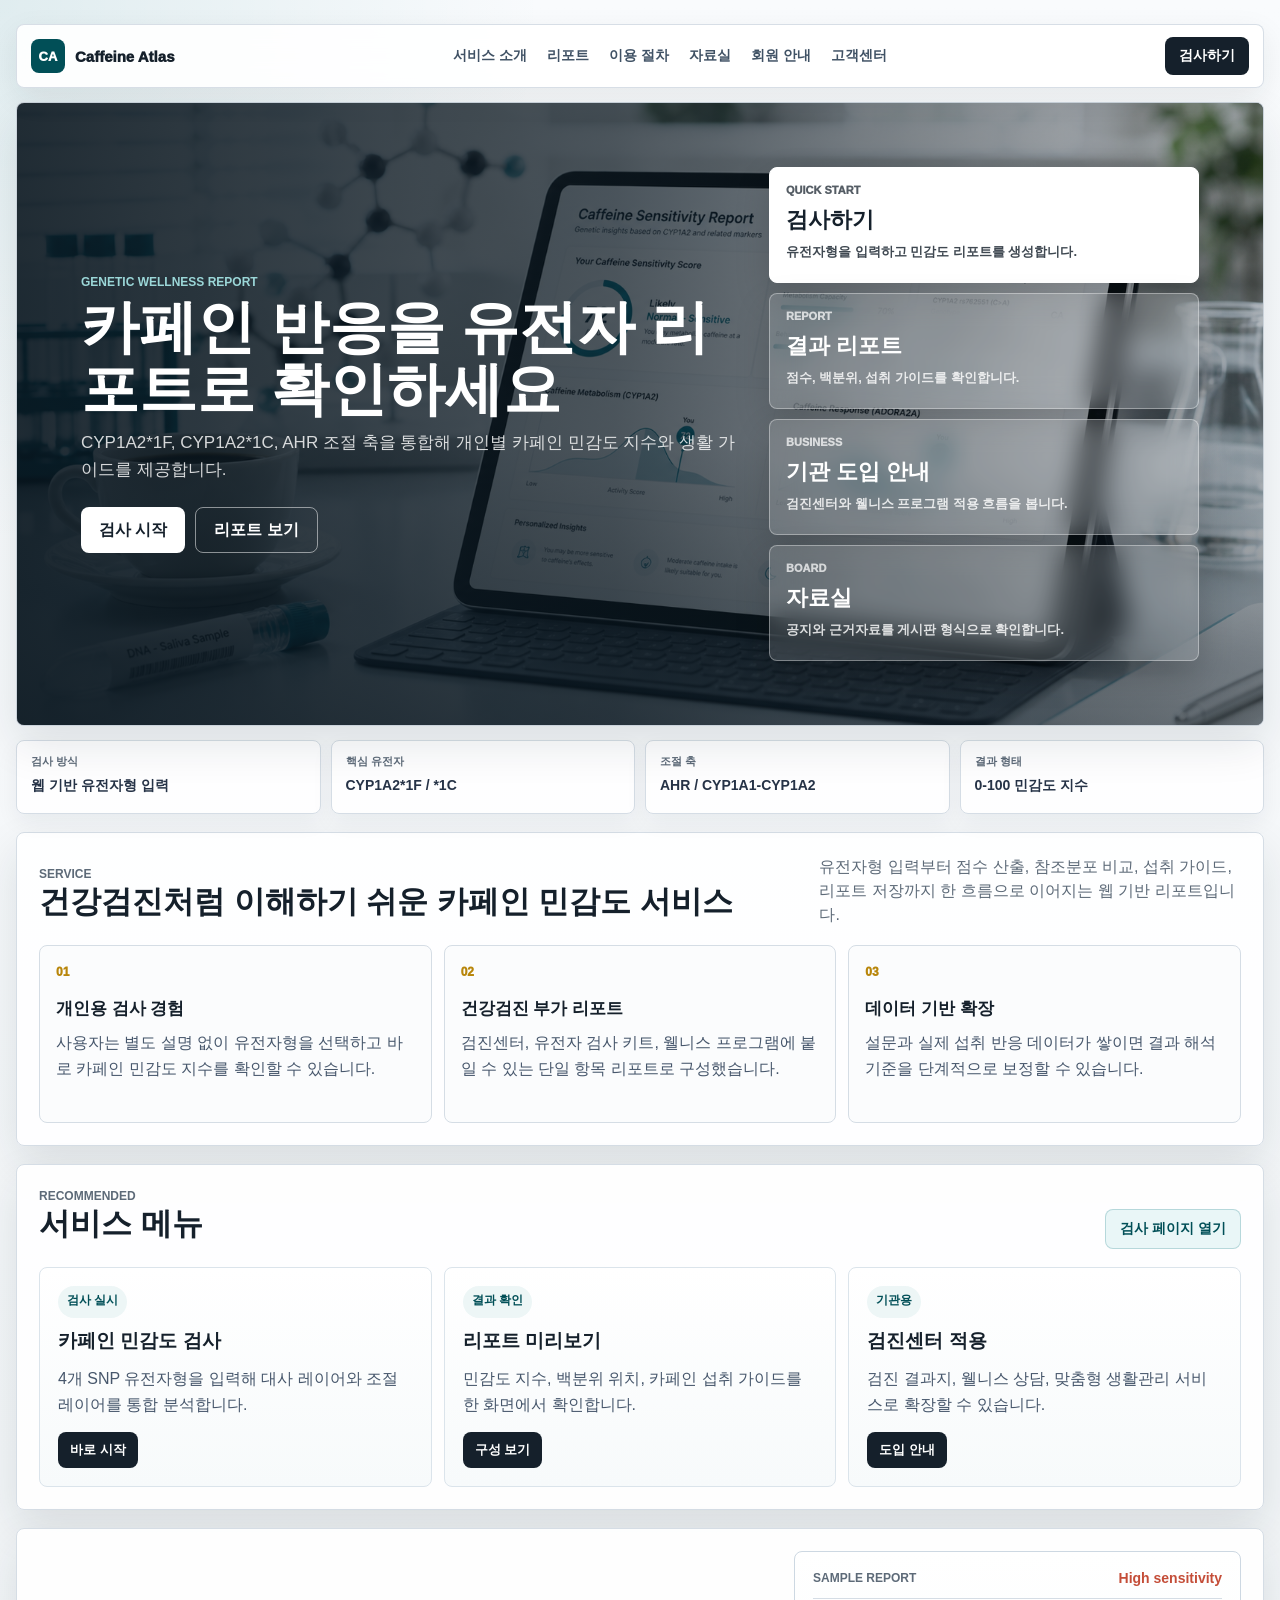
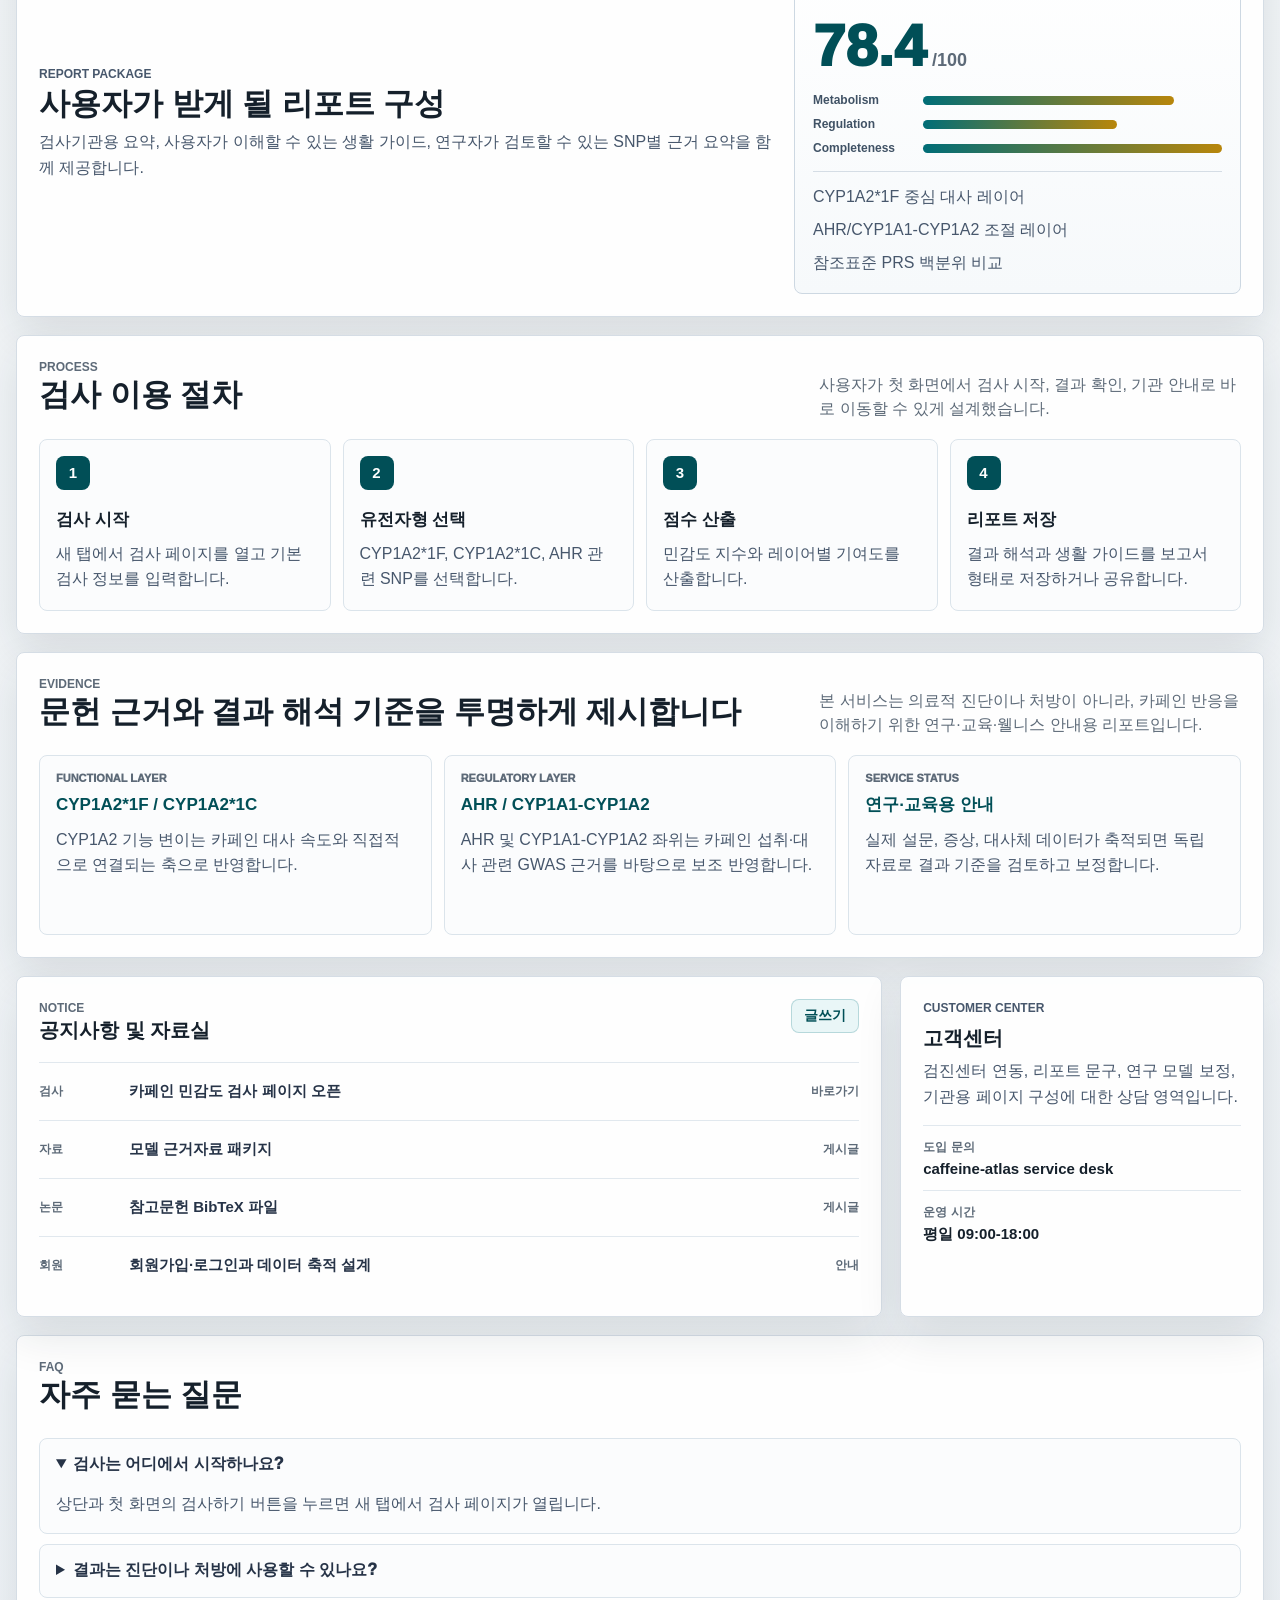
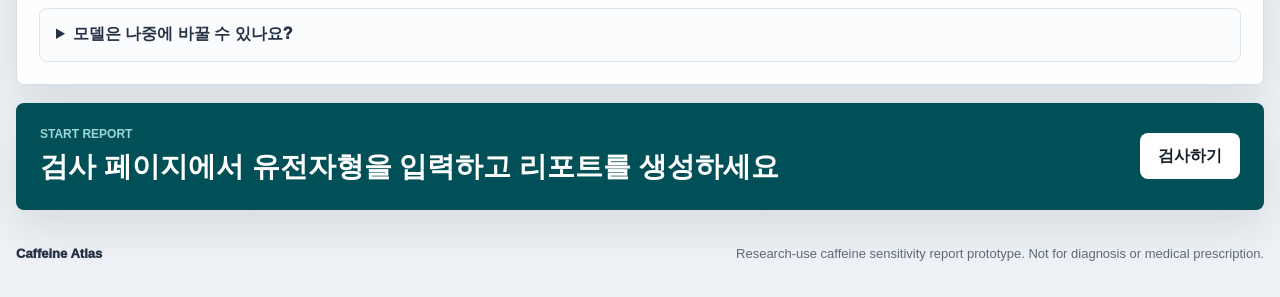
==== index.html @ bc9ca857 "Add files via upload" ====
<!doctype html>
<html lang="ko">
<head>
  <meta charset="utf-8">
  <meta name="viewport" content="width=device-width, initial-scale=1">
  <meta http-equiv="refresh" content="0; url=./caffeine-sensitivity-app/index.html">
  <title>Caffeine Atlas</title>
  <link rel="canonical" href="./caffeine-sensitivity-app/index.html">
  <style>
    body {
      margin: 0;
      display: grid;
      min-height: 100vh;
      place-items: center;
      background: #f2f5f7;
      color: #15202b;
      font-family: -apple-system, BlinkMacSystemFont, "Segoe UI", "Noto Sans KR", Arial, sans-serif;
    }

    a {
      color: #014f57;
      font-weight: 800;
    }
  </style>
</head>
<body>
  <main>
    <p>Caffeine Atlas 홈페이지로 이동 중입니다.</p>
    <p><a href="./caffeine-sensitivity-app/index.html">바로 열기</a></p>
  </main>
</body>
</html>
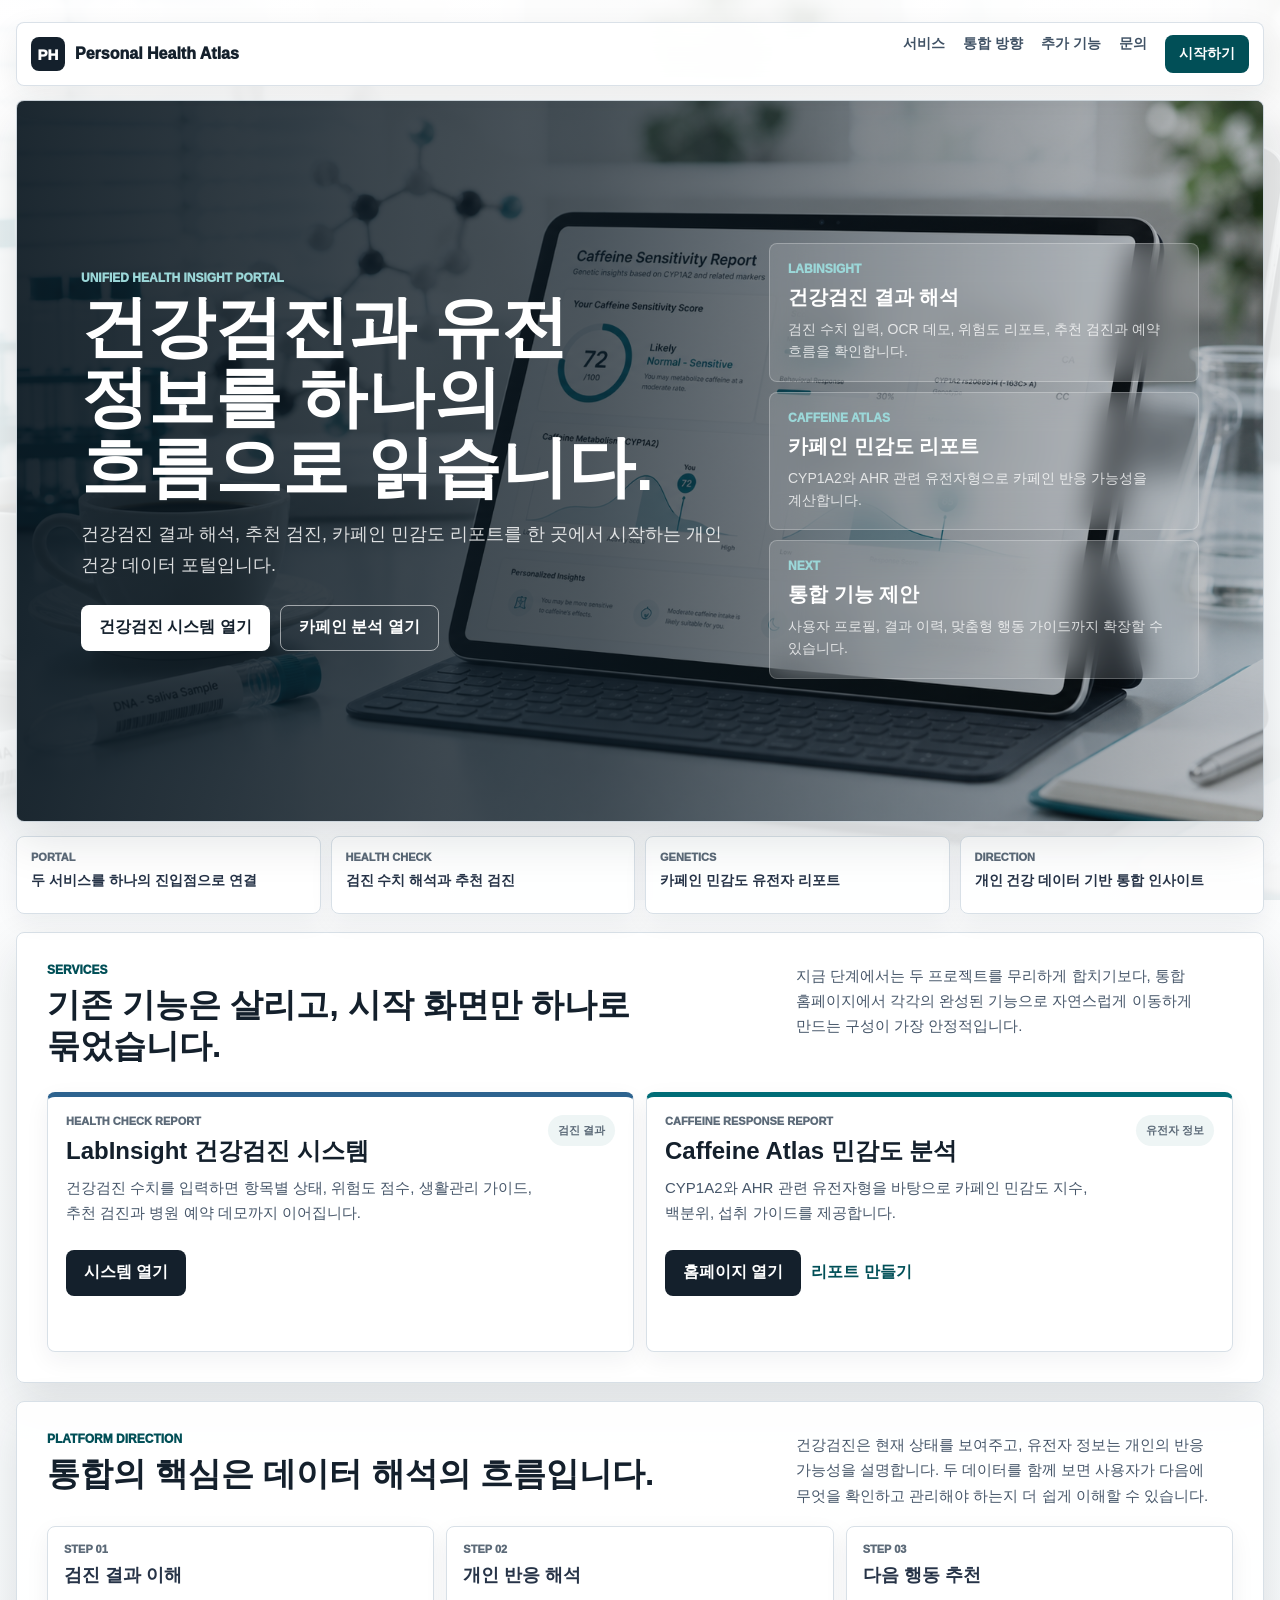
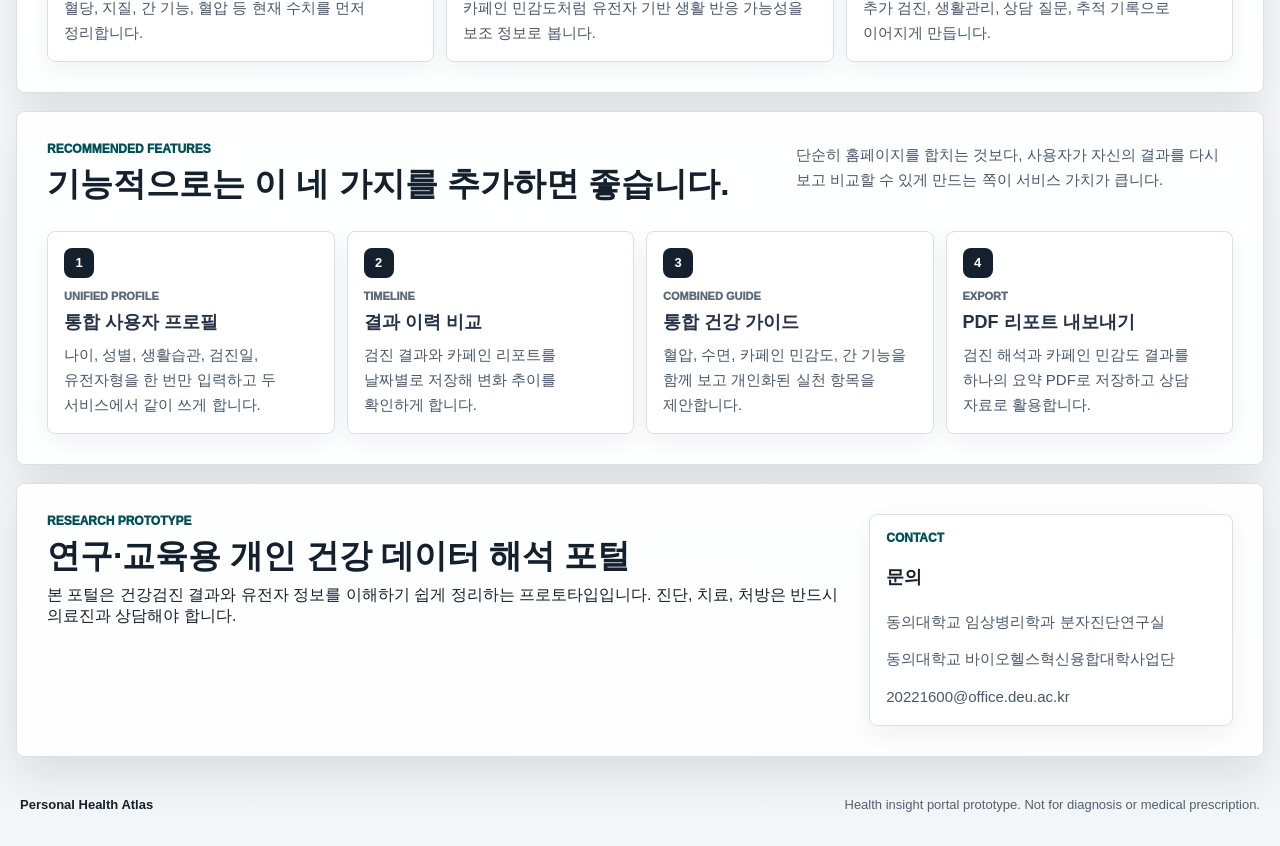
==== commit 98bdf7fd: "Add unified health portal homepage" ====
--- a/index.html
+++ b/index.html
@@ -3,30 +3,712 @@
 <head>
   <meta charset="utf-8">
   <meta name="viewport" content="width=device-width, initial-scale=1">
-  <meta http-equiv="refresh" content="0; url=./caffeine-sensitivity-app/index.html">
-  <title>Caffeine Atlas</title>
-  <link rel="canonical" href="./caffeine-sensitivity-app/index.html">
+  <title>Personal Health Atlas | 건강검진·카페인 민감도 통합 포털</title>
+  <meta name="description" content="Personal Health Atlas는 건강검진 결과 해석과 카페인 민감도 유전자 리포트를 하나로 연결하는 개인 건강 데이터 해석 포털입니다.">
+  <meta name="robots" content="index,follow">
+  <link rel="canonical" href="https://haru-today.github.io/caffeine-atlas/">
+  <meta property="og:type" content="website">
+  <meta property="og:site_name" content="Personal Health Atlas">
+  <meta property="og:title" content="Personal Health Atlas | 건강검진·카페인 민감도 통합 포털">
+  <meta property="og:description" content="건강검진 수치와 유전자 정보를 이해 가능한 다음 행동으로 바꾸는 통합 포털입니다.">
+  <meta property="og:url" content="https://haru-today.github.io/caffeine-atlas/">
+  <meta property="og:image" content="https://haru-today.github.io/caffeine-atlas/caffeine-sensitivity-app/assets/hero-caffeine-genetics.png">
+  <meta name="twitter:card" content="summary_large_image">
+  <meta name="twitter:title" content="Personal Health Atlas | 건강검진·카페인 민감도 통합 포털">
+  <meta name="twitter:description" content="건강검진 수치와 유전자 정보를 이해 가능한 다음 행동으로 바꾸는 통합 포털입니다.">
+  <meta name="twitter:image" content="https://haru-today.github.io/caffeine-atlas/caffeine-sensitivity-app/assets/hero-caffeine-genetics.png">
   <style>
+    :root {
+      --bg: #f3f6f8;
+      --surface: #ffffff;
+      --surface-soft: #eef5f5;
+      --ink: #14202c;
+      --muted: #5c6a78;
+      --line: #d8e0e7;
+      --teal: #006d77;
+      --teal-dark: #014f57;
+      --coral: #c44d38;
+      --amber: #b8860b;
+      --blue: #2d638f;
+      --shadow: 0 18px 48px rgba(20, 32, 44, 0.12);
+    }
+
+    * {
+      box-sizing: border-box;
+    }
+
+    html {
+      scroll-behavior: smooth;
+    }
+
     body {
       margin: 0;
-      display: grid;
-      min-height: 100vh;
+      background:
+        linear-gradient(180deg, rgba(255, 255, 255, 0.9), rgba(243, 246, 248, 0.96)),
+        url("./caffeine-sensitivity-app/assets/hero-caffeine-genetics.png") center top / cover fixed;
+      color: var(--ink);
+      font-family: -apple-system, BlinkMacSystemFont, "Segoe UI", "Noto Sans KR", Arial, sans-serif;
+      letter-spacing: 0;
+      word-break: keep-all;
+      overflow-wrap: break-word;
+    }
+
+    a {
+      color: inherit;
+      text-decoration: none;
+    }
+
+    h1,
+    h2,
+    h3,
+    p {
+      margin-top: 0;
+    }
+
+    h1 {
+      max-width: 880px;
+      margin-bottom: 16px;
+      font-size: clamp(34px, 5.2vw, 72px);
+      line-height: 1.05;
+    }
+
+    h2 {
+      margin-bottom: 8px;
+      font-size: clamp(24px, 2.6vw, 38px);
+      line-height: 1.22;
+    }
+
+    h3 {
+      margin-bottom: 8px;
+      font-size: 18px;
+    }
+
+    .page-shell {
+      width: min(1440px, calc(100% - 32px));
+      margin: 0 auto;
+      padding: 22px 0 34px;
+    }
+
+    .site-nav {
+      position: sticky;
+      z-index: 10;
+      top: 12px;
+      display: flex;
+      justify-content: space-between;
+      gap: 18px;
+      align-items: center;
+      margin-bottom: 14px;
+      padding: 12px 14px;
+      border: 1px solid rgba(216, 224, 231, 0.95);
+      border-radius: 8px;
+      background: rgba(255, 255, 255, 0.92);
+      box-shadow: 0 10px 30px rgba(20, 32, 44, 0.08);
+      backdrop-filter: blur(14px);
+    }
+
+    .brand {
+      display: inline-flex;
+      gap: 10px;
+      align-items: center;
+      font-weight: 950;
+    }
+
+    .brand-mark {
+      display: grid;
+      width: 34px;
+      height: 34px;
       place-items: center;
-      background: #f2f5f7;
-      color: #15202b;
-      font-family: -apple-system, BlinkMacSystemFont, "Segoe UI", "Noto Sans KR", Arial, sans-serif;
-    }
-
-    a {
-      color: #014f57;
-      font-weight: 800;
+      border-radius: 8px;
+      background: var(--ink);
+      color: #fff;
+      font-size: 15px;
+    }
+
+    .nav-links {
+      display: flex;
+      flex-wrap: wrap;
+      justify-content: flex-end;
+      gap: 18px;
+      color: #405265;
+      font-size: 14px;
+      font-weight: 850;
+    }
+
+    .nav-links a:hover {
+      color: var(--teal-dark);
+    }
+
+    .nav-cta {
+      display: inline-flex;
+      min-height: 38px;
+      padding: 0 14px;
+      align-items: center;
+      border-radius: 8px;
+      background: var(--teal-dark);
+      color: #fff;
+      font-weight: 950;
+    }
+
+    .hero {
+      position: relative;
+      min-height: min(720px, calc(100vh - 98px));
+      overflow: hidden;
+      margin-bottom: 14px;
+      border: 1px solid rgba(216, 224, 231, 0.95);
+      border-radius: 8px;
+      background: #14202c;
+      box-shadow: var(--shadow);
+    }
+
+    .hero::before {
+      position: absolute;
+      inset: 0;
+      content: "";
+      background:
+        linear-gradient(90deg, rgba(9, 22, 31, 0.92) 0%, rgba(9, 22, 31, 0.72) 46%, rgba(9, 22, 31, 0.24) 100%),
+        url("./caffeine-sensitivity-app/assets/hero-caffeine-genetics.png") center / cover;
+    }
+
+    .hero-inner {
+      position: relative;
+      z-index: 1;
+      display: grid;
+      grid-template-columns: minmax(0, 1fr) minmax(320px, 430px);
+      gap: 24px;
+      min-height: inherit;
+      align-items: center;
+      padding: clamp(26px, 5vw, 64px);
+      color: #fff;
+    }
+
+    .eyebrow {
+      margin-bottom: 8px;
+      color: var(--teal-dark);
+      font-size: 12px;
+      font-weight: 950;
+      text-transform: uppercase;
+    }
+
+    .hero .eyebrow {
+      color: #9bd7d8;
+    }
+
+    .hero-copy p:not(.eyebrow) {
+      max-width: 760px;
+      color: rgba(255, 255, 255, 0.84);
+      font-size: 18px;
+      line-height: 1.72;
+    }
+
+    .hero-actions,
+    .service-actions {
+      display: flex;
+      flex-wrap: wrap;
+      gap: 10px;
+      margin-top: 24px;
+    }
+
+    .button {
+      display: inline-flex;
+      min-height: 46px;
+      padding: 0 18px;
+      align-items: center;
+      justify-content: center;
+      border-radius: 8px;
+      font-weight: 950;
+    }
+
+    .button.primary {
+      background: #fff;
+      color: var(--ink);
+    }
+
+    .button.dark {
+      background: var(--ink);
+      color: #fff;
+    }
+
+    .button.outline {
+      border: 1px solid rgba(255, 255, 255, 0.55);
+      color: #fff;
+    }
+
+    .button.text {
+      min-height: auto;
+      padding: 0;
+      color: var(--teal-dark);
+    }
+
+    .platform-panel {
+      display: grid;
+      gap: 10px;
+    }
+
+    .quick-link {
+      display: grid;
+      gap: 8px;
+      min-height: 128px;
+      padding: 18px;
+      border: 1px solid rgba(255, 255, 255, 0.26);
+      border-radius: 8px;
+      background: rgba(255, 255, 255, 0.12);
+      backdrop-filter: blur(16px);
+    }
+
+    .quick-link span {
+      color: #9bd7d8;
+      font-size: 12px;
+      font-weight: 950;
+      text-transform: uppercase;
+    }
+
+    .quick-link strong {
+      font-size: 20px;
+    }
+
+    .quick-link small {
+      color: rgba(255, 255, 255, 0.78);
+      font-size: 14px;
+      line-height: 1.55;
+    }
+
+    .status-strip {
+      display: grid;
+      grid-template-columns: repeat(4, minmax(0, 1fr));
+      gap: 10px;
+      margin-bottom: 18px;
+    }
+
+    .status-card,
+    .service-card,
+    .feature-card,
+    .roadmap-item,
+    .support-card {
+      border: 1px solid var(--line);
+      border-radius: 8px;
+      background: rgba(255, 255, 255, 0.94);
+      box-shadow: 0 8px 24px rgba(20, 32, 44, 0.06);
+    }
+
+    .status-card {
+      min-height: 78px;
+      padding: 14px;
+    }
+
+    .status-card span,
+    .service-card span,
+    .feature-card span,
+    .roadmap-item span {
+      display: block;
+      margin-bottom: 8px;
+      color: var(--muted);
+      font-size: 11px;
+      font-weight: 950;
+      text-transform: uppercase;
+    }
+
+    .status-card strong {
+      color: #263347;
+      font-size: 14px;
+      line-height: 1.35;
+    }
+
+    .section {
+      margin-bottom: 18px;
+      padding: clamp(20px, 3vw, 30px);
+      border: 1px solid var(--line);
+      border-radius: 8px;
+      background: rgba(255, 255, 255, 0.94);
+      box-shadow: var(--shadow);
+    }
+
+    .section-head {
+      display: grid;
+      grid-template-columns: minmax(0, 1fr) minmax(300px, 0.6fr);
+      gap: 20px;
+      align-items: start;
+      margin-bottom: 18px;
+    }
+
+    .section-head p:not(.eyebrow),
+    .service-card p,
+    .feature-card p,
+    .roadmap-item p,
+    .support-card p {
+      margin-bottom: 0;
+      color: #47576a;
+      font-size: 15px;
+      line-height: 1.68;
+    }
+
+    .service-grid {
+      display: grid;
+      grid-template-columns: repeat(2, minmax(0, 1fr));
+      gap: 12px;
+    }
+
+    .service-card {
+      display: grid;
+      grid-template-columns: minmax(0, 1fr) auto;
+      gap: 16px;
+      min-height: 260px;
+      padding: 18px;
+    }
+
+    .service-card h3 {
+      font-size: 24px;
+    }
+
+    .service-card.health {
+      border-top: 5px solid var(--blue);
+    }
+
+    .service-card.caffeine {
+      border-top: 5px solid var(--teal);
+    }
+
+    .service-badge {
+      align-self: start;
+      padding: 8px 10px;
+      border-radius: 999px;
+      background: var(--surface-soft);
+      color: var(--teal-dark);
+      font-size: 12px;
+      font-weight: 950;
+    }
+
+    .feature-grid {
+      display: grid;
+      grid-template-columns: repeat(3, minmax(0, 1fr));
+      gap: 12px;
+    }
+
+    .feature-card,
+    .roadmap-item,
+    .support-card {
+      padding: 16px;
+    }
+
+    .feature-card h3,
+    .roadmap-item h3 {
+      color: #263347;
+    }
+
+    .roadmap {
+      display: grid;
+      grid-template-columns: repeat(4, minmax(0, 1fr));
+      gap: 12px;
+    }
+
+    .roadmap-item strong {
+      display: inline-flex;
+      width: 30px;
+      height: 30px;
+      align-items: center;
+      justify-content: center;
+      margin-bottom: 12px;
+      border-radius: 8px;
+      background: var(--ink);
+      color: #fff;
+      font-size: 13px;
+    }
+
+    .support-section {
+      display: grid;
+      grid-template-columns: minmax(0, 1fr) minmax(320px, 0.45fr);
+      gap: 14px;
+      align-items: stretch;
+    }
+
+    .support-card {
+      display: grid;
+      align-content: start;
+      gap: 12px;
+    }
+
+    .footer {
+      display: flex;
+      justify-content: space-between;
+      gap: 16px;
+      align-items: center;
+      padding: 22px 4px 0;
+      color: #52606f;
+      font-size: 13px;
+    }
+
+    .footer strong {
+      color: var(--ink);
+    }
+
+    @media (max-width: 1080px) {
+      .site-nav,
+      .section-head,
+      .hero-inner,
+      .support-section {
+        grid-template-columns: 1fr;
+      }
+
+      .site-nav {
+        display: grid;
+      }
+
+      .nav-links {
+        justify-content: flex-start;
+      }
+
+      .status-strip,
+      .roadmap {
+        grid-template-columns: repeat(2, minmax(0, 1fr));
+      }
+
+      .feature-grid {
+        grid-template-columns: repeat(2, minmax(0, 1fr));
+      }
+    }
+
+    @media (max-width: 760px) {
+      .page-shell {
+        width: min(100% - 20px, 1440px);
+        padding-top: 10px;
+      }
+
+      .site-nav {
+        position: static;
+      }
+
+      .nav-links {
+        gap: 10px;
+        font-size: 13px;
+      }
+
+      .hero-inner {
+        padding: 24px;
+      }
+
+      h1 {
+        font-size: clamp(31px, 12vw, 45px);
+      }
+
+      .hero-copy p:not(.eyebrow) {
+        font-size: 16px;
+      }
+
+      .status-strip,
+      .service-grid,
+      .feature-grid,
+      .roadmap {
+        grid-template-columns: 1fr;
+      }
+
+      .service-card {
+        grid-template-columns: 1fr;
+      }
+
+      .footer {
+        display: grid;
+      }
     }
   </style>
+  <script type="application/ld+json">
+    {
+      "@context": "https://schema.org",
+      "@type": "WebSite",
+      "name": "Personal Health Atlas",
+      "url": "https://haru-today.github.io/caffeine-atlas/",
+      "description": "건강검진 결과 해석과 카페인 민감도 유전자 리포트를 하나로 연결하는 개인 건강 데이터 해석 포털입니다."
+    }
+  </script>
 </head>
 <body>
-  <main>
-    <p>Caffeine Atlas 홈페이지로 이동 중입니다.</p>
-    <p><a href="./caffeine-sensitivity-app/index.html">바로 열기</a></p>
-  </main>
+  <div class="page-shell">
+    <nav class="site-nav" aria-label="주요 메뉴">
+      <a class="brand" href="#top" aria-label="Personal Health Atlas 홈">
+        <span class="brand-mark">PH</span>
+        <span>Personal Health Atlas</span>
+      </a>
+      <div class="nav-links">
+        <a href="#services">서비스</a>
+        <a href="#platform">통합 방향</a>
+        <a href="#features">추가 기능</a>
+        <a href="#support">문의</a>
+        <a class="nav-cta" href="#services">시작하기</a>
+      </div>
+    </nav>
+
+    <main id="top">
+      <header class="hero">
+        <div class="hero-inner">
+          <div class="hero-copy">
+            <p class="eyebrow">Unified health insight portal</p>
+            <h1>건강검진과 유전 정보를 하나의 흐름으로 읽습니다.</h1>
+            <p>건강검진 결과 해석, 추천 검진, 카페인 민감도 리포트를 한 곳에서 시작하는 개인 건강 데이터 포털입니다.</p>
+            <div class="hero-actions">
+              <a class="button primary" href="https://haru-today.github.io/labinsight/" target="_blank" rel="noopener">건강검진 시스템 열기</a>
+              <a class="button outline" href="./caffeine-sensitivity-app/index.html">카페인 분석 열기</a>
+            </div>
+          </div>
+
+          <div class="platform-panel" aria-label="빠른 실행">
+            <a class="quick-link" href="https://haru-today.github.io/labinsight/" target="_blank" rel="noopener">
+              <span>LabInsight</span>
+              <strong>건강검진 결과 해석</strong>
+              <small>검진 수치 입력, OCR 데모, 위험도 리포트, 추천 검진과 예약 흐름을 확인합니다.</small>
+            </a>
+            <a class="quick-link" href="./caffeine-sensitivity-app/analyzer.html">
+              <span>Caffeine Atlas</span>
+              <strong>카페인 민감도 리포트</strong>
+              <small>CYP1A2와 AHR 관련 유전자형으로 카페인 반응 가능성을 계산합니다.</small>
+            </a>
+            <a class="quick-link" href="#features">
+              <span>Next</span>
+              <strong>통합 기능 제안</strong>
+              <small>사용자 프로필, 결과 이력, 맞춤형 행동 가이드까지 확장할 수 있습니다.</small>
+            </a>
+          </div>
+        </div>
+      </header>
+
+      <section class="status-strip" aria-label="통합 포털 요약">
+        <div class="status-card">
+          <span>Portal</span>
+          <strong>두 서비스를 하나의 진입점으로 연결</strong>
+        </div>
+        <div class="status-card">
+          <span>Health check</span>
+          <strong>검진 수치 해석과 추천 검진</strong>
+        </div>
+        <div class="status-card">
+          <span>Genetics</span>
+          <strong>카페인 민감도 유전자 리포트</strong>
+        </div>
+        <div class="status-card">
+          <span>Direction</span>
+          <strong>개인 건강 데이터 기반 통합 인사이트</strong>
+        </div>
+      </section>
+
+      <section class="section" id="services">
+        <div class="section-head">
+          <div>
+            <p class="eyebrow">Services</p>
+            <h2>기존 기능은 살리고, 시작 화면만 하나로 묶었습니다.</h2>
+          </div>
+          <p>지금 단계에서는 두 프로젝트를 무리하게 합치기보다, 통합 홈페이지에서 각각의 완성된 기능으로 자연스럽게 이동하게 만드는 구성이 가장 안정적입니다.</p>
+        </div>
+
+        <div class="service-grid">
+          <article class="service-card health">
+            <div>
+              <span>Health check report</span>
+              <h3>LabInsight 건강검진 시스템</h3>
+              <p>건강검진 수치를 입력하면 항목별 상태, 위험도 점수, 생활관리 가이드, 추천 검진과 병원 예약 데모까지 이어집니다.</p>
+              <div class="service-actions">
+                <a class="button dark" href="https://haru-today.github.io/labinsight/" target="_blank" rel="noopener">시스템 열기</a>
+              </div>
+            </div>
+            <span class="service-badge">검진 결과</span>
+          </article>
+
+          <article class="service-card caffeine">
+            <div>
+              <span>Caffeine response report</span>
+              <h3>Caffeine Atlas 민감도 분석</h3>
+              <p>CYP1A2와 AHR 관련 유전자형을 바탕으로 카페인 민감도 지수, 백분위, 섭취 가이드를 제공합니다.</p>
+              <div class="service-actions">
+                <a class="button dark" href="./caffeine-sensitivity-app/index.html">홈페이지 열기</a>
+                <a class="button text" href="./caffeine-sensitivity-app/analyzer.html">리포트 만들기</a>
+              </div>
+            </div>
+            <span class="service-badge">유전자 정보</span>
+          </article>
+        </div>
+      </section>
+
+      <section class="section" id="platform">
+        <div class="section-head">
+          <div>
+            <p class="eyebrow">Platform direction</p>
+            <h2>통합의 핵심은 데이터 해석의 흐름입니다.</h2>
+          </div>
+          <p>건강검진은 현재 상태를 보여주고, 유전자 정보는 개인의 반응 가능성을 설명합니다. 두 데이터를 함께 보면 사용자가 다음에 무엇을 확인하고 관리해야 하는지 더 쉽게 이해할 수 있습니다.</p>
+        </div>
+
+        <div class="feature-grid">
+          <article class="feature-card">
+            <span>Step 01</span>
+            <h3>검진 결과 이해</h3>
+            <p>혈당, 지질, 간 기능, 혈압 등 현재 수치를 먼저 정리합니다.</p>
+          </article>
+          <article class="feature-card">
+            <span>Step 02</span>
+            <h3>개인 반응 해석</h3>
+            <p>카페인 민감도처럼 유전자 기반 생활 반응 가능성을 보조 정보로 봅니다.</p>
+          </article>
+          <article class="feature-card">
+            <span>Step 03</span>
+            <h3>다음 행동 추천</h3>
+            <p>추가 검진, 생활관리, 상담 질문, 추적 기록으로 이어지게 만듭니다.</p>
+          </article>
+        </div>
+      </section>
+
+      <section class="section" id="features">
+        <div class="section-head">
+          <div>
+            <p class="eyebrow">Recommended features</p>
+            <h2>기능적으로는 이 네 가지를 추가하면 좋습니다.</h2>
+          </div>
+          <p>단순히 홈페이지를 합치는 것보다, 사용자가 자신의 결과를 다시 보고 비교할 수 있게 만드는 쪽이 서비스 가치가 큽니다.</p>
+        </div>
+
+        <div class="roadmap">
+          <article class="roadmap-item">
+            <strong>1</strong>
+            <span>Unified profile</span>
+            <h3>통합 사용자 프로필</h3>
+            <p>나이, 성별, 생활습관, 검진일, 유전자형을 한 번만 입력하고 두 서비스에서 같이 쓰게 합니다.</p>
+          </article>
+          <article class="roadmap-item">
+            <strong>2</strong>
+            <span>Timeline</span>
+            <h3>결과 이력 비교</h3>
+            <p>검진 결과와 카페인 리포트를 날짜별로 저장해 변화 추이를 확인하게 합니다.</p>
+          </article>
+          <article class="roadmap-item">
+            <strong>3</strong>
+            <span>Combined guide</span>
+            <h3>통합 건강 가이드</h3>
+            <p>혈압, 수면, 카페인 민감도, 간 기능을 함께 보고 개인화된 실천 항목을 제안합니다.</p>
+          </article>
+          <article class="roadmap-item">
+            <strong>4</strong>
+            <span>Export</span>
+            <h3>PDF 리포트 내보내기</h3>
+            <p>검진 해석과 카페인 민감도 결과를 하나의 요약 PDF로 저장하고 상담 자료로 활용합니다.</p>
+          </article>
+        </div>
+      </section>
+
+      <section class="section support-section" id="support">
+        <div>
+          <p class="eyebrow">Research prototype</p>
+          <h2>연구·교육용 개인 건강 데이터 해석 포털</h2>
+          <p>본 포털은 건강검진 결과와 유전자 정보를 이해하기 쉽게 정리하는 프로토타입입니다. 진단, 치료, 처방은 반드시 의료진과 상담해야 합니다.</p>
+        </div>
+        <div class="support-card">
+          <span class="eyebrow">Contact</span>
+          <h3>문의</h3>
+          <p>동의대학교 임상병리학과 분자진단연구실</p>
+          <p>동의대학교 바이오헬스혁신융합대학사업단</p>
+          <p><a href="mailto:20221600@office.deu.ac.kr">20221600@office.deu.ac.kr</a></p>
+        </div>
+      </section>
+    </main>
+
+    <footer class="footer">
+      <strong>Personal Health Atlas</strong>
+      <span>Health insight portal prototype. Not for diagnosis or medical prescription.</span>
+    </footer>
+  </div>
 </body>
 </html>
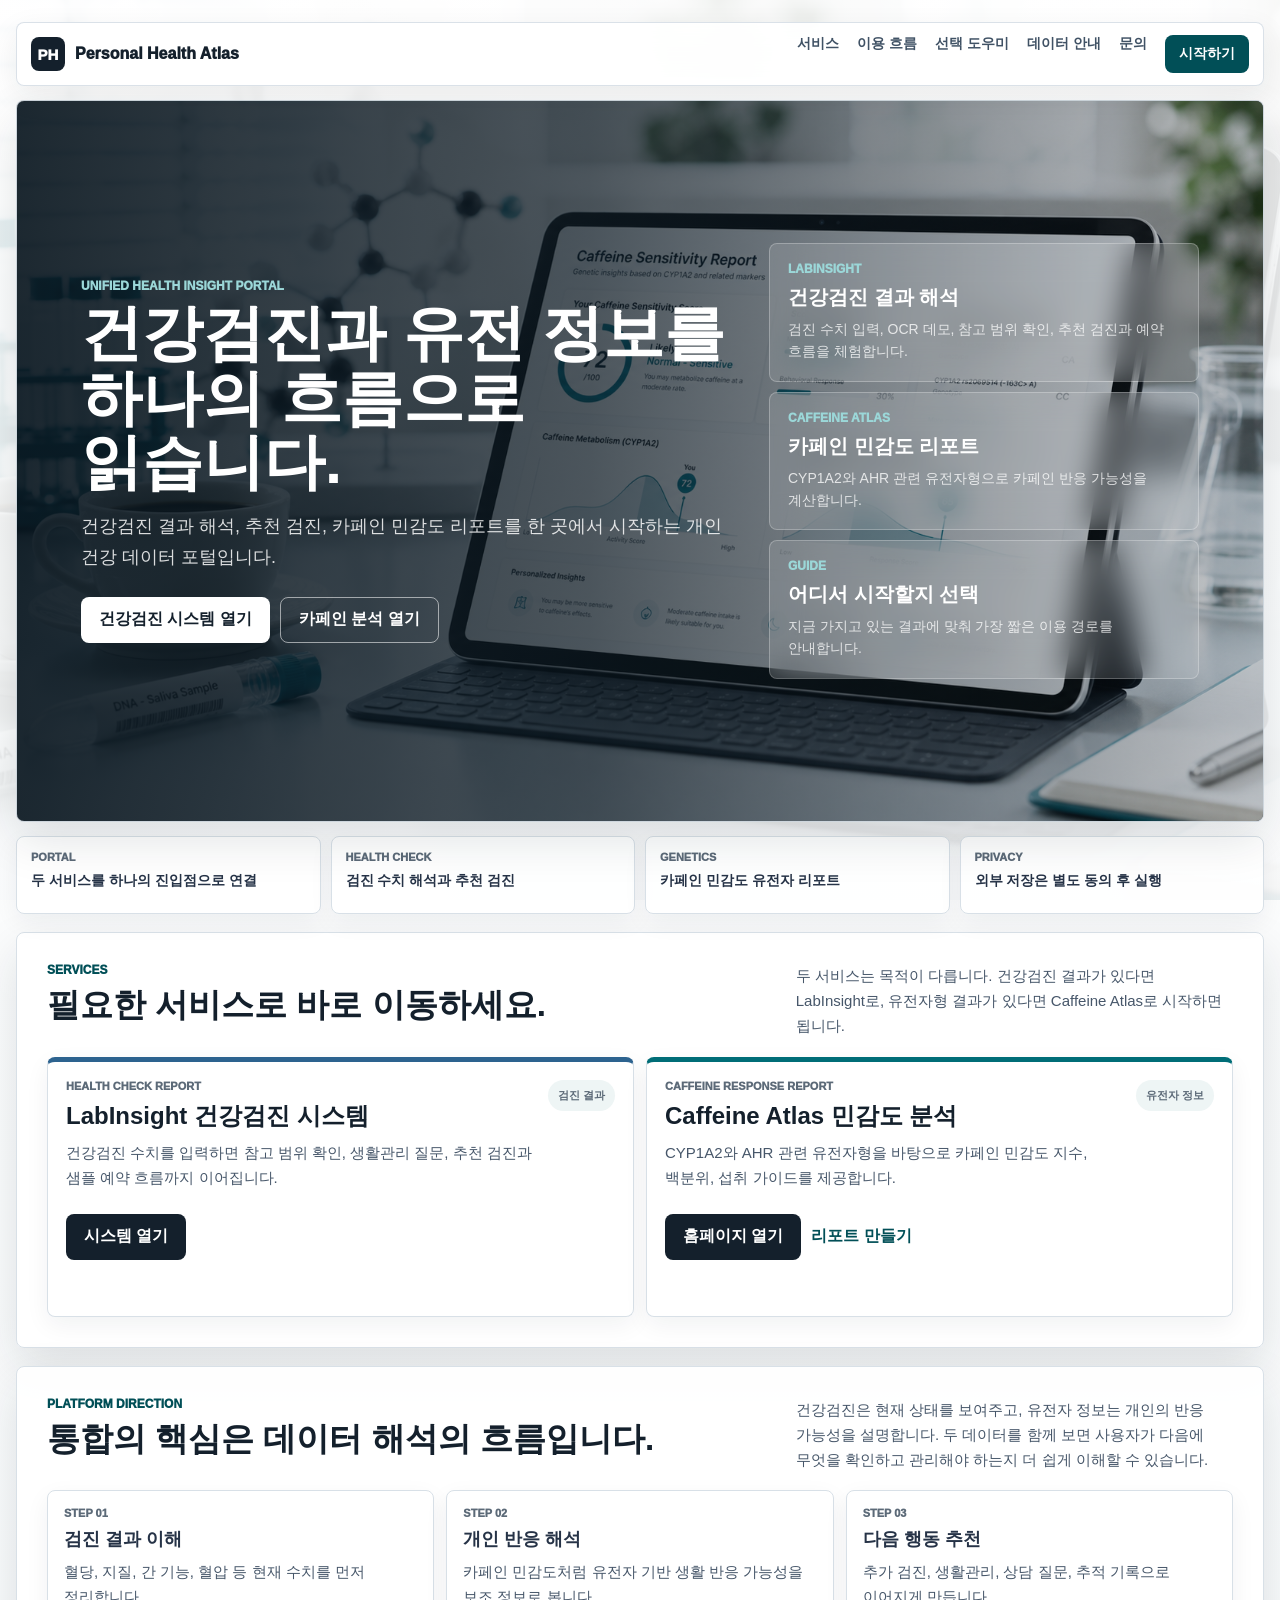
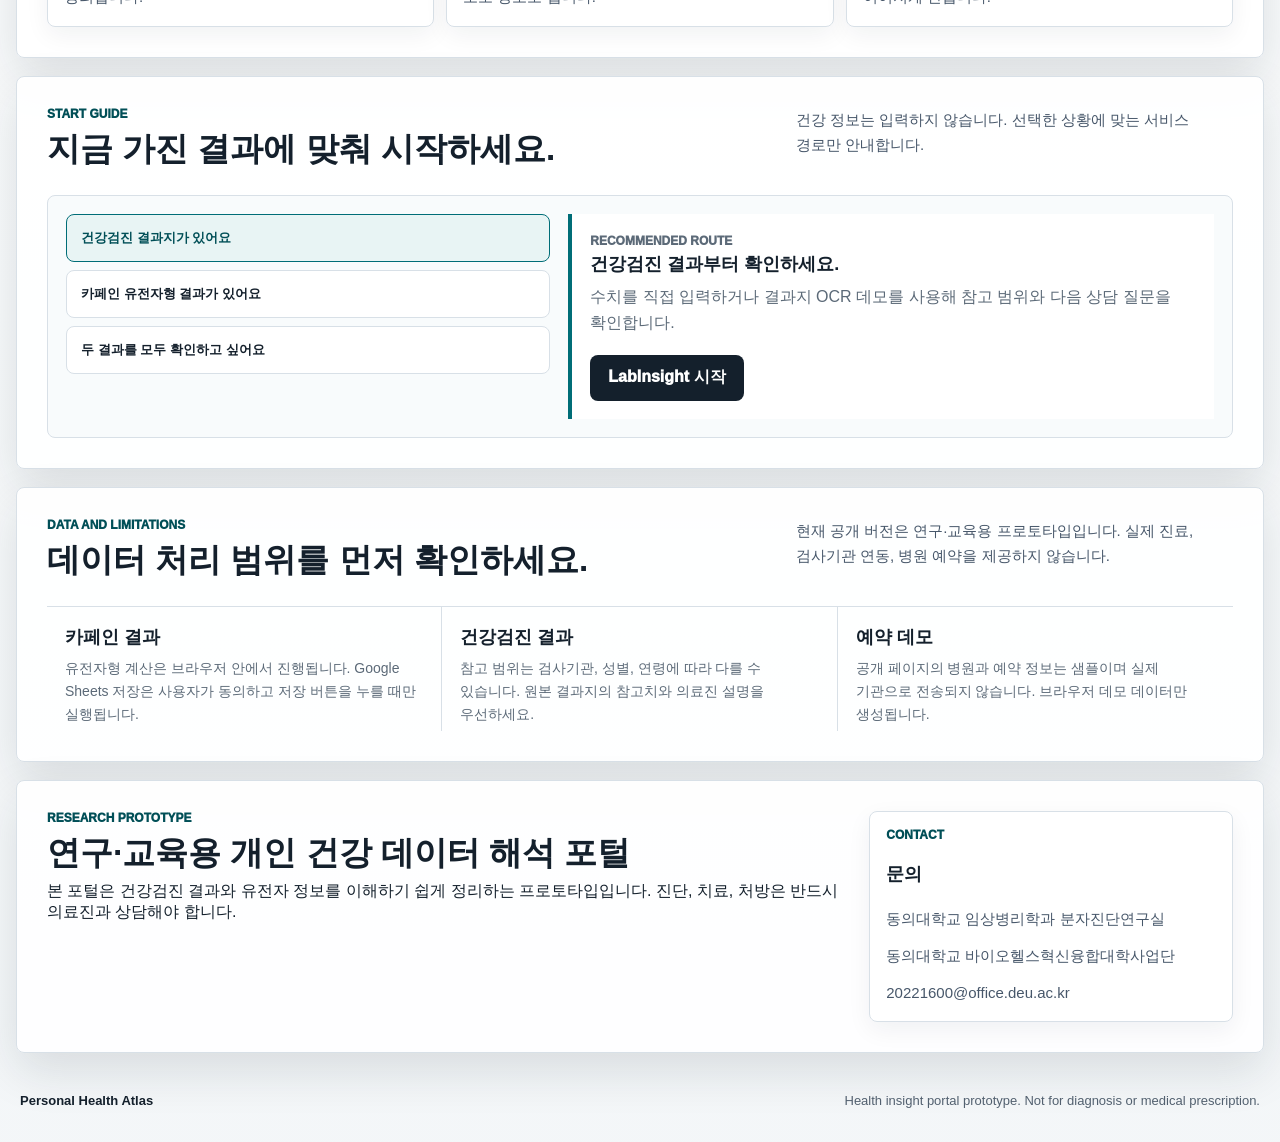
==== commit 1dea3d42: "Improve unified portal navigation and guidance" ====
--- a/index.html
+++ b/index.html
@@ -37,6 +37,10 @@
       box-sizing: border-box;
     }
 
+    [hidden] {
+      display: none !important;
+    }
+
     html {
       scroll-behavior: smooth;
     }
@@ -68,7 +72,7 @@
     h1 {
       max-width: 880px;
       margin-bottom: 16px;
-      font-size: clamp(34px, 5.2vw, 72px);
+      font-size: clamp(34px, 4.8vw, 64px);
       line-height: 1.05;
     }
 
@@ -134,6 +138,21 @@
       font-weight: 850;
     }
 
+    .nav-toggle {
+      display: none;
+      width: 40px;
+      height: 40px;
+      padding: 0;
+      align-items: center;
+      justify-content: center;
+      border: 1px solid var(--line);
+      border-radius: 8px;
+      background: #fff;
+      color: var(--ink);
+      cursor: pointer;
+      font-size: 20px;
+    }
+
     .nav-links a:hover {
       color: var(--teal-dark);
     }
@@ -394,23 +413,79 @@
       color: #263347;
     }
 
-    .roadmap {
-      display: grid;
-      grid-template-columns: repeat(4, minmax(0, 1fr));
-      gap: 12px;
-    }
-
-    .roadmap-item strong {
-      display: inline-flex;
-      width: 30px;
-      height: 30px;
-      align-items: center;
-      justify-content: center;
-      margin-bottom: 12px;
-      border-radius: 8px;
-      background: var(--ink);
-      color: #fff;
-      font-size: 13px;
+    .route-tool {
+      display: grid;
+      grid-template-columns: minmax(0, 0.75fr) minmax(320px, 1fr);
+      gap: 18px;
+      padding: 18px;
+      border: 1px solid var(--line);
+      border-radius: 8px;
+      background: #f8fbfc;
+    }
+
+    .route-options {
+      display: grid;
+      gap: 8px;
+      align-content: start;
+    }
+
+    .route-option {
+      min-height: 48px;
+      padding: 0 14px;
+      border: 1px solid var(--line);
+      border-radius: 8px;
+      background: #fff;
+      color: var(--ink);
+      cursor: pointer;
+      text-align: left;
+      font-weight: 850;
+    }
+
+    .route-option[aria-pressed="true"] {
+      border-color: var(--teal);
+      background: #e8f4f4;
+      color: var(--teal-dark);
+    }
+
+    .route-result {
+      display: grid;
+      align-content: center;
+      min-height: 190px;
+      padding: 18px;
+      border-left: 4px solid var(--teal);
+      background: #fff;
+    }
+
+    .route-result p {
+      margin-bottom: 0;
+      color: var(--muted);
+      line-height: 1.65;
+    }
+
+    .route-result .service-actions {
+      margin-top: 18px;
+    }
+
+    .privacy-grid {
+      display: grid;
+      grid-template-columns: repeat(3, minmax(0, 1fr));
+      border-top: 1px solid var(--line);
+    }
+
+    .privacy-item {
+      padding: 18px 18px 4px;
+      border-right: 1px solid var(--line);
+    }
+
+    .privacy-item:last-child {
+      border-right: 0;
+    }
+
+    .privacy-item p {
+      margin-bottom: 0;
+      color: var(--muted);
+      font-size: 14px;
+      line-height: 1.65;
     }
 
     .support-section {
@@ -441,23 +516,18 @@
     }
 
     @media (max-width: 1080px) {
-      .site-nav,
       .section-head,
       .hero-inner,
-      .support-section {
+      .support-section,
+      .route-tool {
         grid-template-columns: 1fr;
       }
 
-      .site-nav {
-        display: grid;
-      }
-
       .nav-links {
-        justify-content: flex-start;
-      }
-
-      .status-strip,
-      .roadmap {
+        gap: 12px;
+      }
+
+      .status-strip {
         grid-template-columns: repeat(2, minmax(0, 1fr));
       }
 
@@ -473,31 +543,82 @@
       }
 
       .site-nav {
-        position: static;
+        position: sticky;
+        top: 8px;
+        flex-wrap: wrap;
+      }
+
+      .nav-toggle {
+        display: inline-flex;
       }
 
       .nav-links {
-        gap: 10px;
+        display: none;
+        width: 100%;
+        order: 3;
+        flex-direction: column;
+        align-items: stretch;
+        gap: 4px;
+        padding-top: 8px;
+        border-top: 1px solid var(--line);
         font-size: 13px;
       }
 
+      .nav-links.open {
+        display: flex;
+      }
+
+      .nav-links a:not(.nav-cta) {
+        min-height: 40px;
+        display: flex;
+        align-items: center;
+      }
+
+      .nav-cta {
+        justify-content: center;
+      }
+
+      .hero {
+        min-height: 0;
+      }
+
       .hero-inner {
+        min-height: 610px;
         padding: 24px;
       }
 
       h1 {
-        font-size: clamp(31px, 12vw, 45px);
+        font-size: 40px;
+        line-height: 1.08;
       }
 
       .hero-copy p:not(.eyebrow) {
         font-size: 16px;
       }
 
-      .status-strip,
       .service-grid,
       .feature-grid,
-      .roadmap {
+      .privacy-grid {
         grid-template-columns: 1fr;
+      }
+
+      .platform-panel {
+        display: none;
+      }
+
+      .privacy-item {
+        padding: 16px 0;
+        border-right: 0;
+        border-bottom: 1px solid var(--line);
+      }
+
+      .privacy-item:last-child {
+        border-bottom: 0;
+      }
+
+      .route-result {
+        min-height: 0;
+        border-left-width: 3px;
       }
 
       .service-card {
@@ -506,6 +627,26 @@
 
       .footer {
         display: grid;
+      }
+    }
+
+    @media (max-width: 420px) {
+      h1 {
+        font-size: 36px;
+      }
+
+      .brand > span:last-child {
+        max-width: 210px;
+        font-size: 15px;
+      }
+
+      .hero-inner {
+        min-height: 580px;
+        padding: 20px;
+      }
+
+      .hero-actions .button {
+        width: 100%;
       }
     }
   </style>
@@ -526,10 +667,12 @@
         <span class="brand-mark">PH</span>
         <span>Personal Health Atlas</span>
       </a>
-      <div class="nav-links">
+      <button class="nav-toggle" id="navToggle" type="button" aria-expanded="false" aria-controls="navLinks" aria-label="메뉴 열기">☰</button>
+      <div class="nav-links" id="navLinks">
         <a href="#services">서비스</a>
-        <a href="#platform">통합 방향</a>
-        <a href="#features">추가 기능</a>
+        <a href="#platform">이용 흐름</a>
+        <a href="#guide">선택 도우미</a>
+        <a href="#privacy">데이터 안내</a>
         <a href="#support">문의</a>
         <a class="nav-cta" href="#services">시작하기</a>
       </div>
@@ -543,26 +686,26 @@
             <h1>건강검진과 유전 정보를 하나의 흐름으로 읽습니다.</h1>
             <p>건강검진 결과 해석, 추천 검진, 카페인 민감도 리포트를 한 곳에서 시작하는 개인 건강 데이터 포털입니다.</p>
             <div class="hero-actions">
-              <a class="button primary" href="https://haru-today.github.io/labinsight/" target="_blank" rel="noopener">건강검진 시스템 열기</a>
+              <a class="button primary" href="https://haru-today.github.io/labinsight/">건강검진 시스템 열기</a>
               <a class="button outline" href="./caffeine-sensitivity-app/index.html">카페인 분석 열기</a>
             </div>
           </div>
 
           <div class="platform-panel" aria-label="빠른 실행">
-            <a class="quick-link" href="https://haru-today.github.io/labinsight/" target="_blank" rel="noopener">
+            <a class="quick-link" href="https://haru-today.github.io/labinsight/">
               <span>LabInsight</span>
               <strong>건강검진 결과 해석</strong>
-              <small>검진 수치 입력, OCR 데모, 위험도 리포트, 추천 검진과 예약 흐름을 확인합니다.</small>
+              <small>검진 수치 입력, OCR 데모, 참고 범위 확인, 추천 검진과 예약 흐름을 체험합니다.</small>
             </a>
             <a class="quick-link" href="./caffeine-sensitivity-app/analyzer.html">
               <span>Caffeine Atlas</span>
               <strong>카페인 민감도 리포트</strong>
               <small>CYP1A2와 AHR 관련 유전자형으로 카페인 반응 가능성을 계산합니다.</small>
             </a>
-            <a class="quick-link" href="#features">
-              <span>Next</span>
-              <strong>통합 기능 제안</strong>
-              <small>사용자 프로필, 결과 이력, 맞춤형 행동 가이드까지 확장할 수 있습니다.</small>
+            <a class="quick-link" href="#guide">
+              <span>Guide</span>
+              <strong>어디서 시작할지 선택</strong>
+              <small>지금 가지고 있는 결과에 맞춰 가장 짧은 이용 경로를 안내합니다.</small>
             </a>
           </div>
         </div>
@@ -582,8 +725,8 @@
           <strong>카페인 민감도 유전자 리포트</strong>
         </div>
         <div class="status-card">
-          <span>Direction</span>
-          <strong>개인 건강 데이터 기반 통합 인사이트</strong>
+          <span>Privacy</span>
+          <strong>외부 저장은 별도 동의 후 실행</strong>
         </div>
       </section>
 
@@ -591,9 +734,9 @@
         <div class="section-head">
           <div>
             <p class="eyebrow">Services</p>
-            <h2>기존 기능은 살리고, 시작 화면만 하나로 묶었습니다.</h2>
+            <h2>필요한 서비스로 바로 이동하세요.</h2>
           </div>
-          <p>지금 단계에서는 두 프로젝트를 무리하게 합치기보다, 통합 홈페이지에서 각각의 완성된 기능으로 자연스럽게 이동하게 만드는 구성이 가장 안정적입니다.</p>
+          <p>두 서비스는 목적이 다릅니다. 건강검진 결과가 있다면 LabInsight로, 유전자형 결과가 있다면 Caffeine Atlas로 시작하면 됩니다.</p>
         </div>
 
         <div class="service-grid">
@@ -601,9 +744,9 @@
             <div>
               <span>Health check report</span>
               <h3>LabInsight 건강검진 시스템</h3>
-              <p>건강검진 수치를 입력하면 항목별 상태, 위험도 점수, 생활관리 가이드, 추천 검진과 병원 예약 데모까지 이어집니다.</p>
+              <p>건강검진 수치를 입력하면 참고 범위 확인, 생활관리 질문, 추천 검진과 샘플 예약 흐름까지 이어집니다.</p>
               <div class="service-actions">
-                <a class="button dark" href="https://haru-today.github.io/labinsight/" target="_blank" rel="noopener">시스템 열기</a>
+                <a class="button dark" href="https://haru-today.github.io/labinsight/">시스템 열기</a>
               </div>
             </div>
             <span class="service-badge">검진 결과</span>
@@ -652,39 +795,53 @@
         </div>
       </section>
 
-      <section class="section" id="features">
+      <section class="section" id="guide">
         <div class="section-head">
           <div>
-            <p class="eyebrow">Recommended features</p>
-            <h2>기능적으로는 이 네 가지를 추가하면 좋습니다.</h2>
+            <p class="eyebrow">Start guide</p>
+            <h2>지금 가진 결과에 맞춰 시작하세요.</h2>
           </div>
-          <p>단순히 홈페이지를 합치는 것보다, 사용자가 자신의 결과를 다시 보고 비교할 수 있게 만드는 쪽이 서비스 가치가 큽니다.</p>
-        </div>
-
-        <div class="roadmap">
-          <article class="roadmap-item">
-            <strong>1</strong>
-            <span>Unified profile</span>
-            <h3>통합 사용자 프로필</h3>
-            <p>나이, 성별, 생활습관, 검진일, 유전자형을 한 번만 입력하고 두 서비스에서 같이 쓰게 합니다.</p>
+          <p>건강 정보는 입력하지 않습니다. 선택한 상황에 맞는 서비스 경로만 안내합니다.</p>
+        </div>
+
+        <div class="route-tool">
+          <div class="route-options" aria-label="보유 결과 선택">
+            <button class="route-option" type="button" data-route="health" aria-pressed="true">건강검진 결과지가 있어요</button>
+            <button class="route-option" type="button" data-route="caffeine" aria-pressed="false">카페인 유전자형 결과가 있어요</button>
+            <button class="route-option" type="button" data-route="both" aria-pressed="false">두 결과를 모두 확인하고 싶어요</button>
+          </div>
+          <div class="route-result" aria-live="polite">
+            <p class="eyebrow">Recommended route</p>
+            <h3 id="routeTitle">건강검진 결과부터 확인하세요.</h3>
+            <p id="routeDescription">수치를 직접 입력하거나 결과지 OCR 데모를 사용해 참고 범위와 다음 상담 질문을 확인합니다.</p>
+            <div class="service-actions">
+              <a class="button dark" id="routePrimary" href="https://haru-today.github.io/labinsight/">LabInsight 시작</a>
+              <a class="button text" id="routeSecondary" href="./caffeine-sensitivity-app/analyzer.html" hidden>Caffeine Atlas 이어보기</a>
+            </div>
+          </div>
+        </div>
+      </section>
+
+      <section class="section" id="privacy">
+        <div class="section-head">
+          <div>
+            <p class="eyebrow">Data and limitations</p>
+            <h2>데이터 처리 범위를 먼저 확인하세요.</h2>
+          </div>
+          <p>현재 공개 버전은 연구·교육용 프로토타입입니다. 실제 진료, 검사기관 연동, 병원 예약을 제공하지 않습니다.</p>
+        </div>
+        <div class="privacy-grid">
+          <article class="privacy-item">
+            <h3>카페인 결과</h3>
+            <p>유전자형 계산은 브라우저 안에서 진행됩니다. Google Sheets 저장은 사용자가 동의하고 저장 버튼을 누를 때만 실행됩니다.</p>
           </article>
-          <article class="roadmap-item">
-            <strong>2</strong>
-            <span>Timeline</span>
-            <h3>결과 이력 비교</h3>
-            <p>검진 결과와 카페인 리포트를 날짜별로 저장해 변화 추이를 확인하게 합니다.</p>
+          <article class="privacy-item">
+            <h3>건강검진 결과</h3>
+            <p>참고 범위는 검사기관, 성별, 연령에 따라 다를 수 있습니다. 원본 결과지의 참고치와 의료진 설명을 우선하세요.</p>
           </article>
-          <article class="roadmap-item">
-            <strong>3</strong>
-            <span>Combined guide</span>
-            <h3>통합 건강 가이드</h3>
-            <p>혈압, 수면, 카페인 민감도, 간 기능을 함께 보고 개인화된 실천 항목을 제안합니다.</p>
-          </article>
-          <article class="roadmap-item">
-            <strong>4</strong>
-            <span>Export</span>
-            <h3>PDF 리포트 내보내기</h3>
-            <p>검진 해석과 카페인 민감도 결과를 하나의 요약 PDF로 저장하고 상담 자료로 활용합니다.</p>
+          <article class="privacy-item">
+            <h3>예약 데모</h3>
+            <p>공개 페이지의 병원과 예약 정보는 샘플이며 실제 기관으로 전송되지 않습니다. 브라우저 데모 데이터만 생성됩니다.</p>
           </article>
         </div>
       </section>
@@ -710,5 +867,67 @@
       <span>Health insight portal prototype. Not for diagnosis or medical prescription.</span>
     </footer>
   </div>
+  <script>
+    (function () {
+      var navToggle = document.getElementById("navToggle");
+      var navLinks = document.getElementById("navLinks");
+      var routeButtons = document.querySelectorAll("[data-route]");
+      var routeTitle = document.getElementById("routeTitle");
+      var routeDescription = document.getElementById("routeDescription");
+      var routePrimary = document.getElementById("routePrimary");
+      var routeSecondary = document.getElementById("routeSecondary");
+      var routes = {
+        health: {
+          title: "건강검진 결과부터 확인하세요.",
+          description: "수치를 직접 입력하거나 결과지 OCR 데모를 사용해 참고 범위와 다음 상담 질문을 확인합니다.",
+          primaryLabel: "LabInsight 시작",
+          primaryHref: "https://haru-today.github.io/labinsight/",
+          secondary: false
+        },
+        caffeine: {
+          title: "카페인 유전자형 리포트로 시작하세요.",
+          description: "CYP1A2와 AHR 관련 유전자형을 선택해 민감도 지수, 참조 분포 비교와 섭취 가이드를 확인합니다.",
+          primaryLabel: "Caffeine Atlas 시작",
+          primaryHref: "./caffeine-sensitivity-app/analyzer.html",
+          secondary: false
+        },
+        both: {
+          title: "현재 수치를 먼저 보고, 유전자 반응을 이어서 확인하세요.",
+          description: "LabInsight에서 건강검진 결과를 확인한 뒤 Caffeine Atlas에서 카페인 반응 가능성을 보조 정보로 살펴보는 순서가 좋습니다.",
+          primaryLabel: "LabInsight 시작",
+          primaryHref: "https://haru-today.github.io/labinsight/",
+          secondary: true
+        }
+      };
+
+      navToggle.addEventListener("click", function () {
+        var open = navLinks.classList.toggle("open");
+        navToggle.setAttribute("aria-expanded", String(open));
+        navToggle.setAttribute("aria-label", open ? "메뉴 닫기" : "메뉴 열기");
+      });
+
+      navLinks.addEventListener("click", function (event) {
+        if (event.target.tagName === "A") {
+          navLinks.classList.remove("open");
+          navToggle.setAttribute("aria-expanded", "false");
+          navToggle.setAttribute("aria-label", "메뉴 열기");
+        }
+      });
+
+      routeButtons.forEach(function (button) {
+        button.addEventListener("click", function () {
+          var route = routes[button.getAttribute("data-route")];
+          routeButtons.forEach(function (item) {
+            item.setAttribute("aria-pressed", String(item === button));
+          });
+          routeTitle.textContent = route.title;
+          routeDescription.textContent = route.description;
+          routePrimary.textContent = route.primaryLabel;
+          routePrimary.href = route.primaryHref;
+          routeSecondary.hidden = !route.secondary;
+        });
+      });
+    }());
+  </script>
 </body>
 </html>
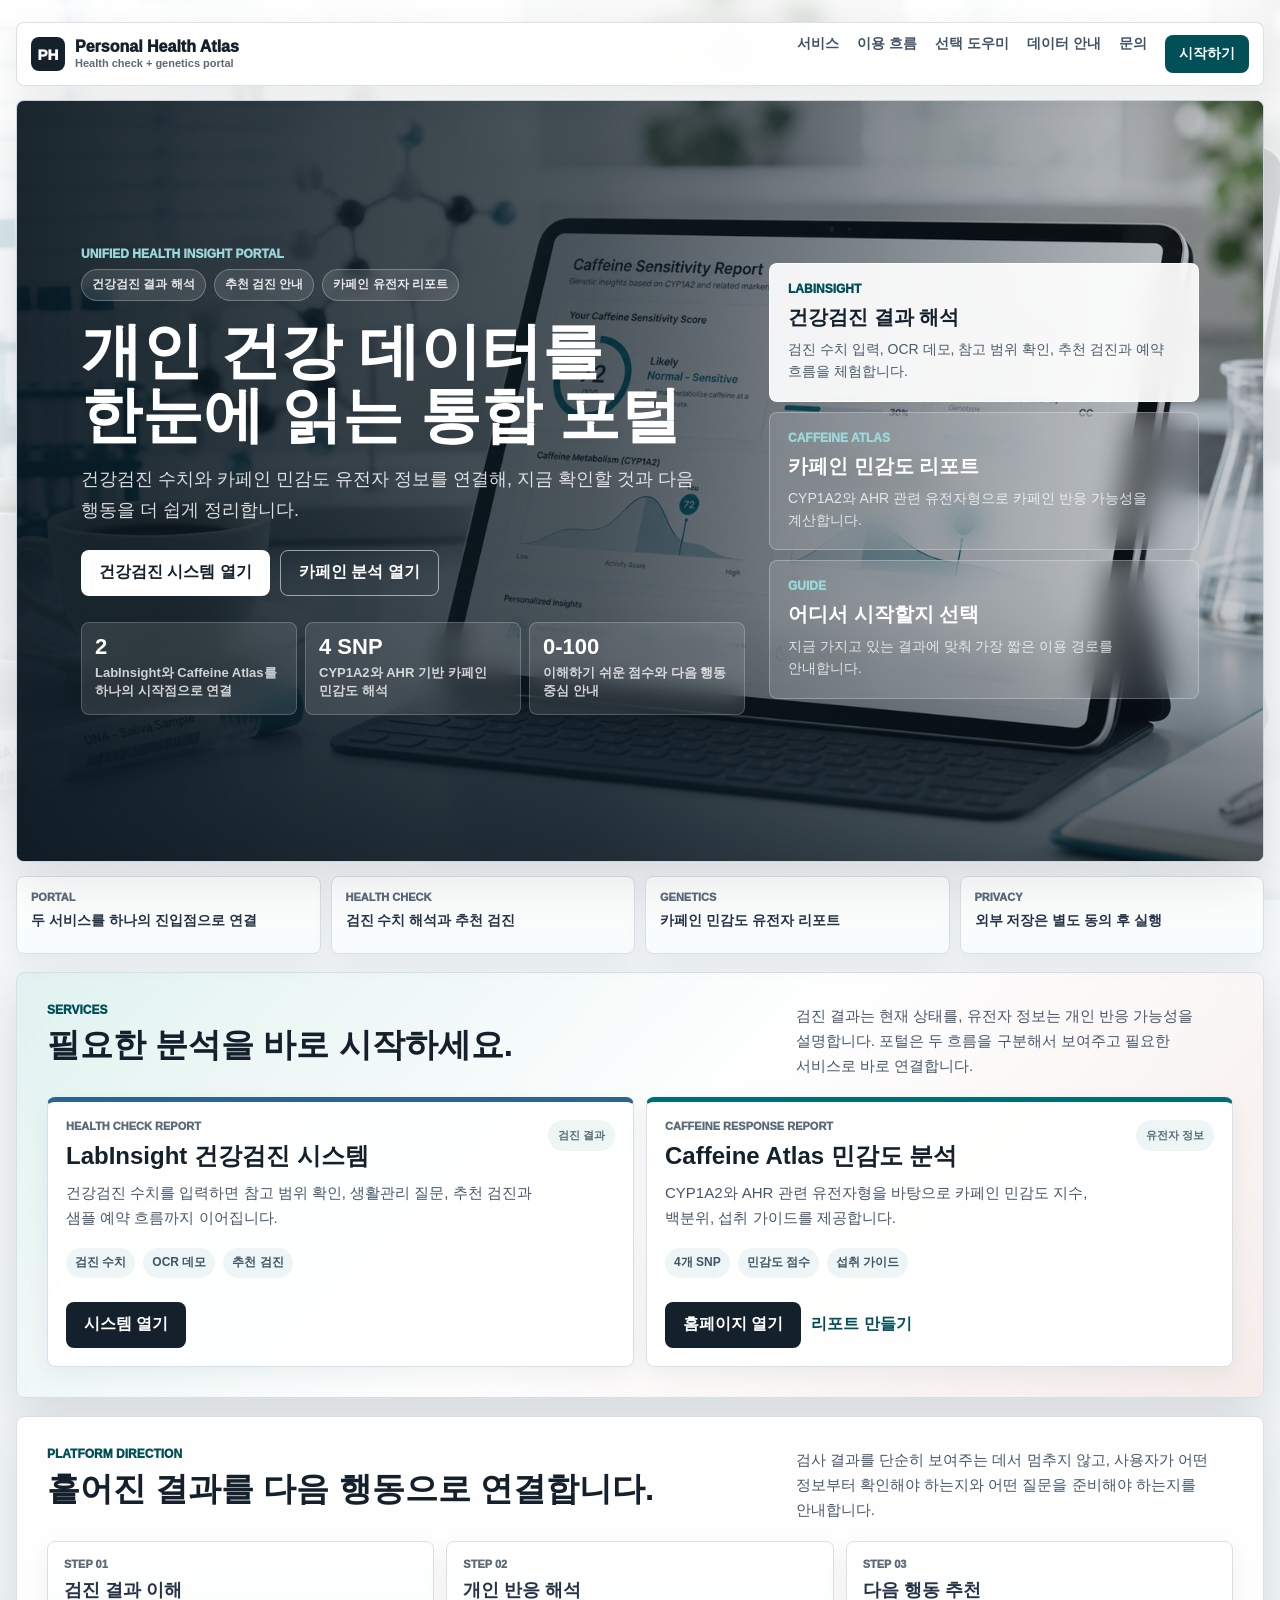
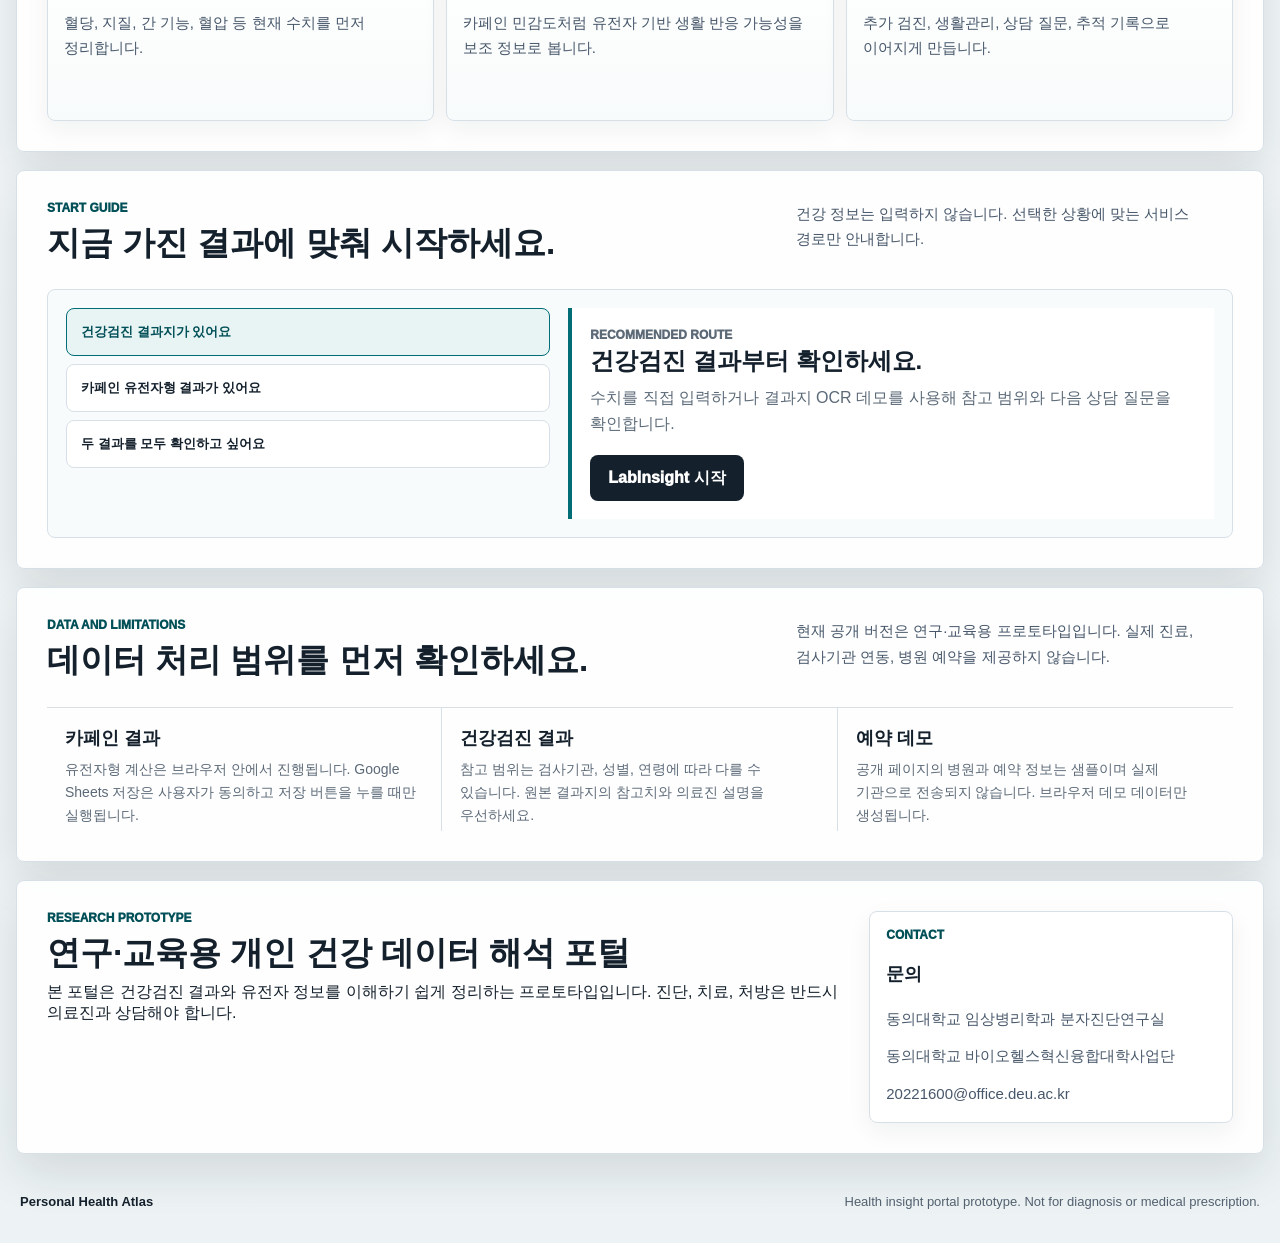
==== commit 0d2d06fe: "Polish unified health portal homepage" ====
--- a/index.html
+++ b/index.html
@@ -30,6 +30,8 @@
       --coral: #c44d38;
       --amber: #b8860b;
       --blue: #2d638f;
+      --mint: #dff2ef;
+      --rose: #f6e8e3;
       --shadow: 0 18px 48px rgba(20, 32, 44, 0.12);
     }
 
@@ -48,7 +50,7 @@
     body {
       margin: 0;
       background:
-        linear-gradient(180deg, rgba(255, 255, 255, 0.9), rgba(243, 246, 248, 0.96)),
+        linear-gradient(180deg, rgba(255, 255, 255, 0.82), rgba(243, 246, 248, 0.97) 34%, #edf3f4 100%),
         url("./caffeine-sensitivity-app/assets/hero-caffeine-genetics.png") center top / cover fixed;
       color: var(--ink);
       font-family: -apple-system, BlinkMacSystemFont, "Segoe UI", "Noto Sans KR", Arial, sans-serif;
@@ -74,6 +76,7 @@
       margin-bottom: 16px;
       font-size: clamp(34px, 4.8vw, 64px);
       line-height: 1.05;
+      text-wrap: balance;
     }
 
     h2 {
@@ -128,6 +131,18 @@
       font-size: 15px;
     }
 
+    .brand-text {
+      display: grid;
+      gap: 2px;
+      line-height: 1.05;
+    }
+
+    .brand-text small {
+      color: var(--muted);
+      font-size: 11px;
+      font-weight: 800;
+    }
+
     .nav-links {
       display: flex;
       flex-wrap: wrap;
@@ -168,9 +183,14 @@
       font-weight: 950;
     }
 
+    .nav-cta:hover {
+      color: #fff;
+      background: var(--ink);
+    }
+
     .hero {
       position: relative;
-      min-height: min(720px, calc(100vh - 98px));
+      min-height: min(760px, calc(100vh - 92px));
       overflow: hidden;
       margin-bottom: 14px;
       border: 1px solid rgba(216, 224, 231, 0.95);
@@ -184,8 +204,16 @@
       inset: 0;
       content: "";
       background:
-        linear-gradient(90deg, rgba(9, 22, 31, 0.92) 0%, rgba(9, 22, 31, 0.72) 46%, rgba(9, 22, 31, 0.24) 100%),
+        linear-gradient(90deg, rgba(9, 22, 31, 0.93) 0%, rgba(9, 22, 31, 0.72) 46%, rgba(9, 22, 31, 0.2) 100%),
         url("./caffeine-sensitivity-app/assets/hero-caffeine-genetics.png") center / cover;
+    }
+
+    .hero::after {
+      position: absolute;
+      inset: auto 0 0;
+      height: 34%;
+      content: "";
+      background: linear-gradient(0deg, rgba(9, 22, 31, 0.58), transparent);
     }
 
     .hero-inner {
@@ -200,6 +228,27 @@
       color: #fff;
     }
 
+    .hero-badges {
+      display: flex;
+      flex-wrap: wrap;
+      gap: 8px;
+      margin-bottom: 18px;
+    }
+
+    .hero-badges span {
+      display: inline-flex;
+      min-height: 32px;
+      padding: 0 10px;
+      align-items: center;
+      border: 1px solid rgba(255, 255, 255, 0.26);
+      border-radius: 999px;
+      background: rgba(255, 255, 255, 0.12);
+      color: rgba(255, 255, 255, 0.88);
+      font-size: 12px;
+      font-weight: 850;
+      backdrop-filter: blur(10px);
+    }
+
     .eyebrow {
       margin-bottom: 8px;
       color: var(--teal-dark);
@@ -217,6 +266,38 @@
       color: rgba(255, 255, 255, 0.84);
       font-size: 18px;
       line-height: 1.72;
+    }
+
+    .hero-stat-grid {
+      display: grid;
+      grid-template-columns: repeat(3, minmax(0, 1fr));
+      gap: 8px;
+      max-width: 700px;
+      margin-top: 26px;
+    }
+
+    .hero-stat {
+      min-height: 86px;
+      padding: 13px;
+      border: 1px solid rgba(255, 255, 255, 0.2);
+      border-radius: 8px;
+      background: rgba(255, 255, 255, 0.11);
+      backdrop-filter: blur(12px);
+    }
+
+    .hero-stat strong {
+      display: block;
+      margin-bottom: 6px;
+      font-size: 22px;
+      line-height: 1;
+    }
+
+    .hero-stat span {
+      display: block;
+      color: rgba(255, 255, 255, 0.78);
+      font-size: 13px;
+      font-weight: 750;
+      line-height: 1.45;
     }
 
     .hero-actions,
@@ -235,6 +316,11 @@
       justify-content: center;
       border-radius: 8px;
       font-weight: 950;
+      transition: transform 160ms ease, box-shadow 160ms ease, background 160ms ease, border-color 160ms ease;
+    }
+
+    .button:hover {
+      transform: translateY(-1px);
     }
 
     .button.primary {
@@ -245,6 +331,10 @@
     .button.dark {
       background: var(--ink);
       color: #fff;
+    }
+
+    .button.dark:hover {
+      box-shadow: 0 12px 24px rgba(20, 32, 44, 0.16);
     }
 
     .button.outline {
@@ -272,6 +362,19 @@
       border-radius: 8px;
       background: rgba(255, 255, 255, 0.12);
       backdrop-filter: blur(16px);
+      transition: transform 160ms ease, background 160ms ease, border-color 160ms ease;
+    }
+
+    .quick-link:hover {
+      transform: translateY(-2px);
+      border-color: rgba(255, 255, 255, 0.64);
+      background: rgba(255, 255, 255, 0.18);
+    }
+
+    .quick-link.featured {
+      border-color: rgba(255, 255, 255, 0.72);
+      background: rgba(255, 255, 255, 0.92);
+      color: var(--ink);
     }
 
     .quick-link span {
@@ -281,6 +384,10 @@
       text-transform: uppercase;
     }
 
+    .quick-link.featured span {
+      color: var(--teal-dark);
+    }
+
     .quick-link strong {
       font-size: 20px;
     }
@@ -289,6 +396,10 @@
       color: rgba(255, 255, 255, 0.78);
       font-size: 14px;
       line-height: 1.55;
+    }
+
+    .quick-link.featured small {
+      color: #4b5b68;
     }
 
     .status-strip {
@@ -312,6 +423,7 @@
     .status-card {
       min-height: 78px;
       padding: 14px;
+      background: linear-gradient(180deg, #fff, #f7fbfb);
     }
 
     .status-card span,
@@ -341,6 +453,11 @@
       box-shadow: var(--shadow);
     }
 
+    .section.featured-section {
+      background:
+        linear-gradient(135deg, rgba(223, 242, 239, 0.92), rgba(255, 255, 255, 0.94) 50%, rgba(246, 232, 227, 0.66));
+    }
+
     .section-head {
       display: grid;
       grid-template-columns: minmax(0, 1fr) minmax(300px, 0.6fr);
@@ -372,10 +489,36 @@
       gap: 16px;
       min-height: 260px;
       padding: 18px;
+      transition: transform 160ms ease, box-shadow 160ms ease;
+    }
+
+    .service-card:hover {
+      transform: translateY(-2px);
+      box-shadow: 0 18px 38px rgba(20, 32, 44, 0.11);
     }
 
     .service-card h3 {
       font-size: 24px;
+    }
+
+    .service-meta {
+      display: flex;
+      flex-wrap: wrap;
+      gap: 8px;
+      margin-top: 18px;
+    }
+
+    .service-meta i {
+      display: inline-flex;
+      min-height: 30px;
+      padding: 0 9px;
+      align-items: center;
+      border-radius: 999px;
+      background: #eef5f6;
+      color: #435466;
+      font-size: 12px;
+      font-style: normal;
+      font-weight: 850;
     }
 
     .service-card.health {
@@ -406,6 +549,11 @@
     .roadmap-item,
     .support-card {
       padding: 16px;
+    }
+
+    .feature-card {
+      min-height: 180px;
+      background: linear-gradient(180deg, #fff, #f8fbfb);
     }
 
     .feature-card h3,
@@ -441,6 +589,11 @@
       font-weight: 850;
     }
 
+    .route-option:hover {
+      border-color: rgba(0, 109, 119, 0.36);
+      background: #f3faf9;
+    }
+
     .route-option[aria-pressed="true"] {
       border-color: var(--teal);
       background: #e8f4f4;
@@ -454,6 +607,11 @@
       padding: 18px;
       border-left: 4px solid var(--teal);
       background: #fff;
+    }
+
+    .route-result h3 {
+      font-size: 24px;
+      line-height: 1.28;
     }
 
     .route-result p {
@@ -533,6 +691,10 @@
 
       .feature-grid {
         grid-template-columns: repeat(2, minmax(0, 1fr));
+      }
+
+      .hero-stat-grid {
+        grid-template-columns: repeat(3, minmax(0, 1fr));
       }
     }
 
@@ -583,17 +745,26 @@
       }
 
       .hero-inner {
-        min-height: 610px;
+        min-height: 0;
         padding: 24px;
       }
 
       h1 {
-        font-size: 40px;
+        font-size: 36px;
         line-height: 1.08;
       }
 
       .hero-copy p:not(.eyebrow) {
         font-size: 16px;
+      }
+
+      .hero-stat-grid {
+        grid-template-columns: 1fr;
+        margin-top: 18px;
+      }
+
+      .hero-stat {
+        min-height: 0;
       }
 
       .service-grid,
@@ -641,12 +812,16 @@
       }
 
       .hero-inner {
-        min-height: 580px;
+        min-height: 0;
         padding: 20px;
       }
 
       .hero-actions .button {
         width: 100%;
+      }
+
+      .hero-badges span {
+        min-height: 30px;
       }
     }
   </style>
@@ -665,7 +840,10 @@
     <nav class="site-nav" aria-label="주요 메뉴">
       <a class="brand" href="#top" aria-label="Personal Health Atlas 홈">
         <span class="brand-mark">PH</span>
-        <span>Personal Health Atlas</span>
+        <span class="brand-text">
+          <span>Personal Health Atlas</span>
+          <small>Health check + genetics portal</small>
+        </span>
       </a>
       <button class="nav-toggle" id="navToggle" type="button" aria-expanded="false" aria-controls="navLinks" aria-label="메뉴 열기">☰</button>
       <div class="nav-links" id="navLinks">
@@ -683,16 +861,35 @@
         <div class="hero-inner">
           <div class="hero-copy">
             <p class="eyebrow">Unified health insight portal</p>
-            <h1>건강검진과 유전 정보를 하나의 흐름으로 읽습니다.</h1>
-            <p>건강검진 결과 해석, 추천 검진, 카페인 민감도 리포트를 한 곳에서 시작하는 개인 건강 데이터 포털입니다.</p>
+            <div class="hero-badges" aria-label="포털 핵심 기능">
+              <span>건강검진 결과 해석</span>
+              <span>추천 검진 안내</span>
+              <span>카페인 유전자 리포트</span>
+            </div>
+            <h1>개인 건강 데이터를 한눈에 읽는 통합 포털</h1>
+            <p>건강검진 수치와 카페인 민감도 유전자 정보를 연결해, 지금 확인할 것과 다음 행동을 더 쉽게 정리합니다.</p>
             <div class="hero-actions">
               <a class="button primary" href="https://haru-today.github.io/labinsight/">건강검진 시스템 열기</a>
               <a class="button outline" href="./caffeine-sensitivity-app/index.html">카페인 분석 열기</a>
             </div>
+            <div class="hero-stat-grid" aria-label="포털 구성 요약">
+              <div class="hero-stat">
+                <strong>2</strong>
+                <span>LabInsight와 Caffeine Atlas를 하나의 시작점으로 연결</span>
+              </div>
+              <div class="hero-stat">
+                <strong>4 SNP</strong>
+                <span>CYP1A2와 AHR 기반 카페인 민감도 해석</span>
+              </div>
+              <div class="hero-stat">
+                <strong>0-100</strong>
+                <span>이해하기 쉬운 점수와 다음 행동 중심 안내</span>
+              </div>
+            </div>
           </div>
 
           <div class="platform-panel" aria-label="빠른 실행">
-            <a class="quick-link" href="https://haru-today.github.io/labinsight/">
+            <a class="quick-link featured" href="https://haru-today.github.io/labinsight/">
               <span>LabInsight</span>
               <strong>건강검진 결과 해석</strong>
               <small>검진 수치 입력, OCR 데모, 참고 범위 확인, 추천 검진과 예약 흐름을 체험합니다.</small>
@@ -730,13 +927,13 @@
         </div>
       </section>
 
-      <section class="section" id="services">
+      <section class="section featured-section" id="services">
         <div class="section-head">
           <div>
             <p class="eyebrow">Services</p>
-            <h2>필요한 서비스로 바로 이동하세요.</h2>
+            <h2>필요한 분석을 바로 시작하세요.</h2>
           </div>
-          <p>두 서비스는 목적이 다릅니다. 건강검진 결과가 있다면 LabInsight로, 유전자형 결과가 있다면 Caffeine Atlas로 시작하면 됩니다.</p>
+          <p>검진 결과는 현재 상태를, 유전자 정보는 개인 반응 가능성을 설명합니다. 포털은 두 흐름을 구분해서 보여주고 필요한 서비스로 바로 연결합니다.</p>
         </div>
 
         <div class="service-grid">
@@ -745,6 +942,11 @@
               <span>Health check report</span>
               <h3>LabInsight 건강검진 시스템</h3>
               <p>건강검진 수치를 입력하면 참고 범위 확인, 생활관리 질문, 추천 검진과 샘플 예약 흐름까지 이어집니다.</p>
+              <div class="service-meta" aria-label="LabInsight 주요 기능">
+                <i>검진 수치</i>
+                <i>OCR 데모</i>
+                <i>추천 검진</i>
+              </div>
               <div class="service-actions">
                 <a class="button dark" href="https://haru-today.github.io/labinsight/">시스템 열기</a>
               </div>
@@ -757,6 +959,11 @@
               <span>Caffeine response report</span>
               <h3>Caffeine Atlas 민감도 분석</h3>
               <p>CYP1A2와 AHR 관련 유전자형을 바탕으로 카페인 민감도 지수, 백분위, 섭취 가이드를 제공합니다.</p>
+              <div class="service-meta" aria-label="Caffeine Atlas 주요 기능">
+                <i>4개 SNP</i>
+                <i>민감도 점수</i>
+                <i>섭취 가이드</i>
+              </div>
               <div class="service-actions">
                 <a class="button dark" href="./caffeine-sensitivity-app/index.html">홈페이지 열기</a>
                 <a class="button text" href="./caffeine-sensitivity-app/analyzer.html">리포트 만들기</a>
@@ -771,9 +978,9 @@
         <div class="section-head">
           <div>
             <p class="eyebrow">Platform direction</p>
-            <h2>통합의 핵심은 데이터 해석의 흐름입니다.</h2>
+            <h2>흩어진 결과를 다음 행동으로 연결합니다.</h2>
           </div>
-          <p>건강검진은 현재 상태를 보여주고, 유전자 정보는 개인의 반응 가능성을 설명합니다. 두 데이터를 함께 보면 사용자가 다음에 무엇을 확인하고 관리해야 하는지 더 쉽게 이해할 수 있습니다.</p>
+          <p>검사 결과를 단순히 보여주는 데서 멈추지 않고, 사용자가 어떤 정보부터 확인해야 하는지와 어떤 질문을 준비해야 하는지를 안내합니다.</p>
         </div>
 
         <div class="feature-grid">
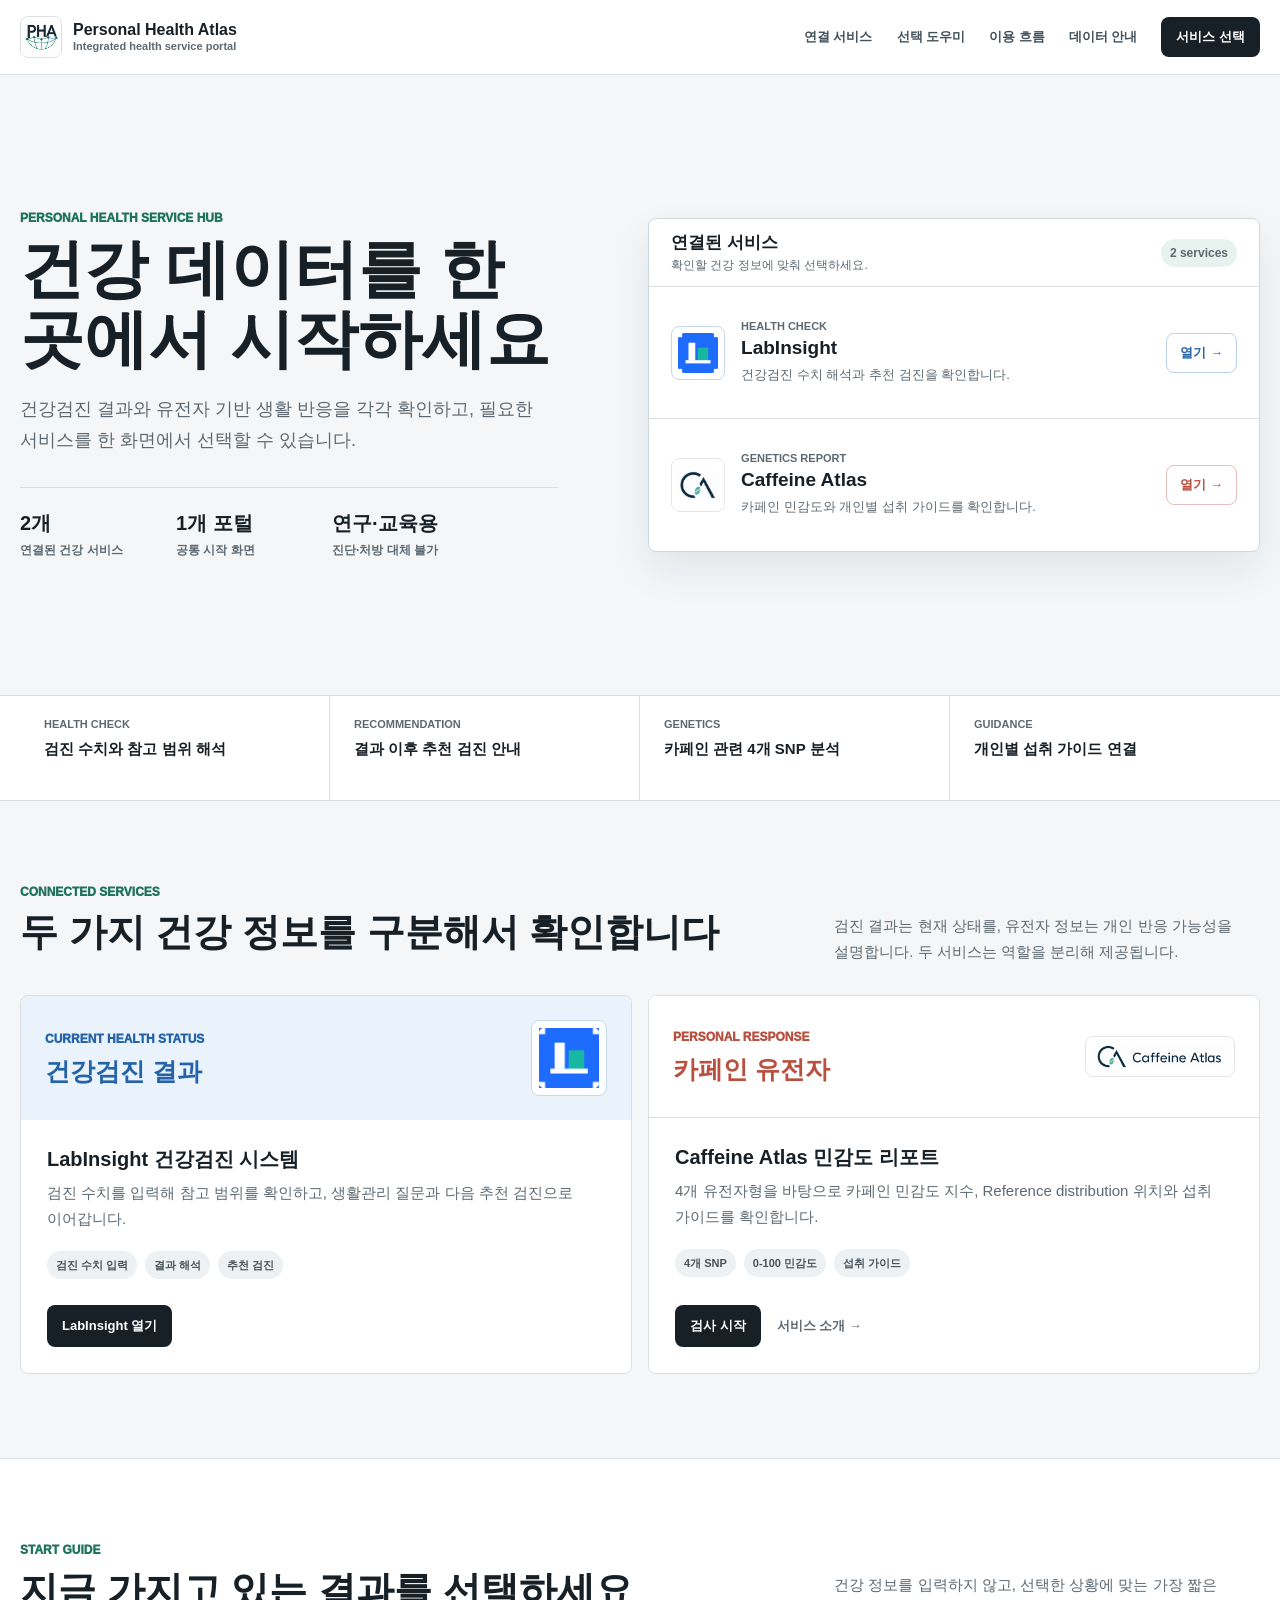
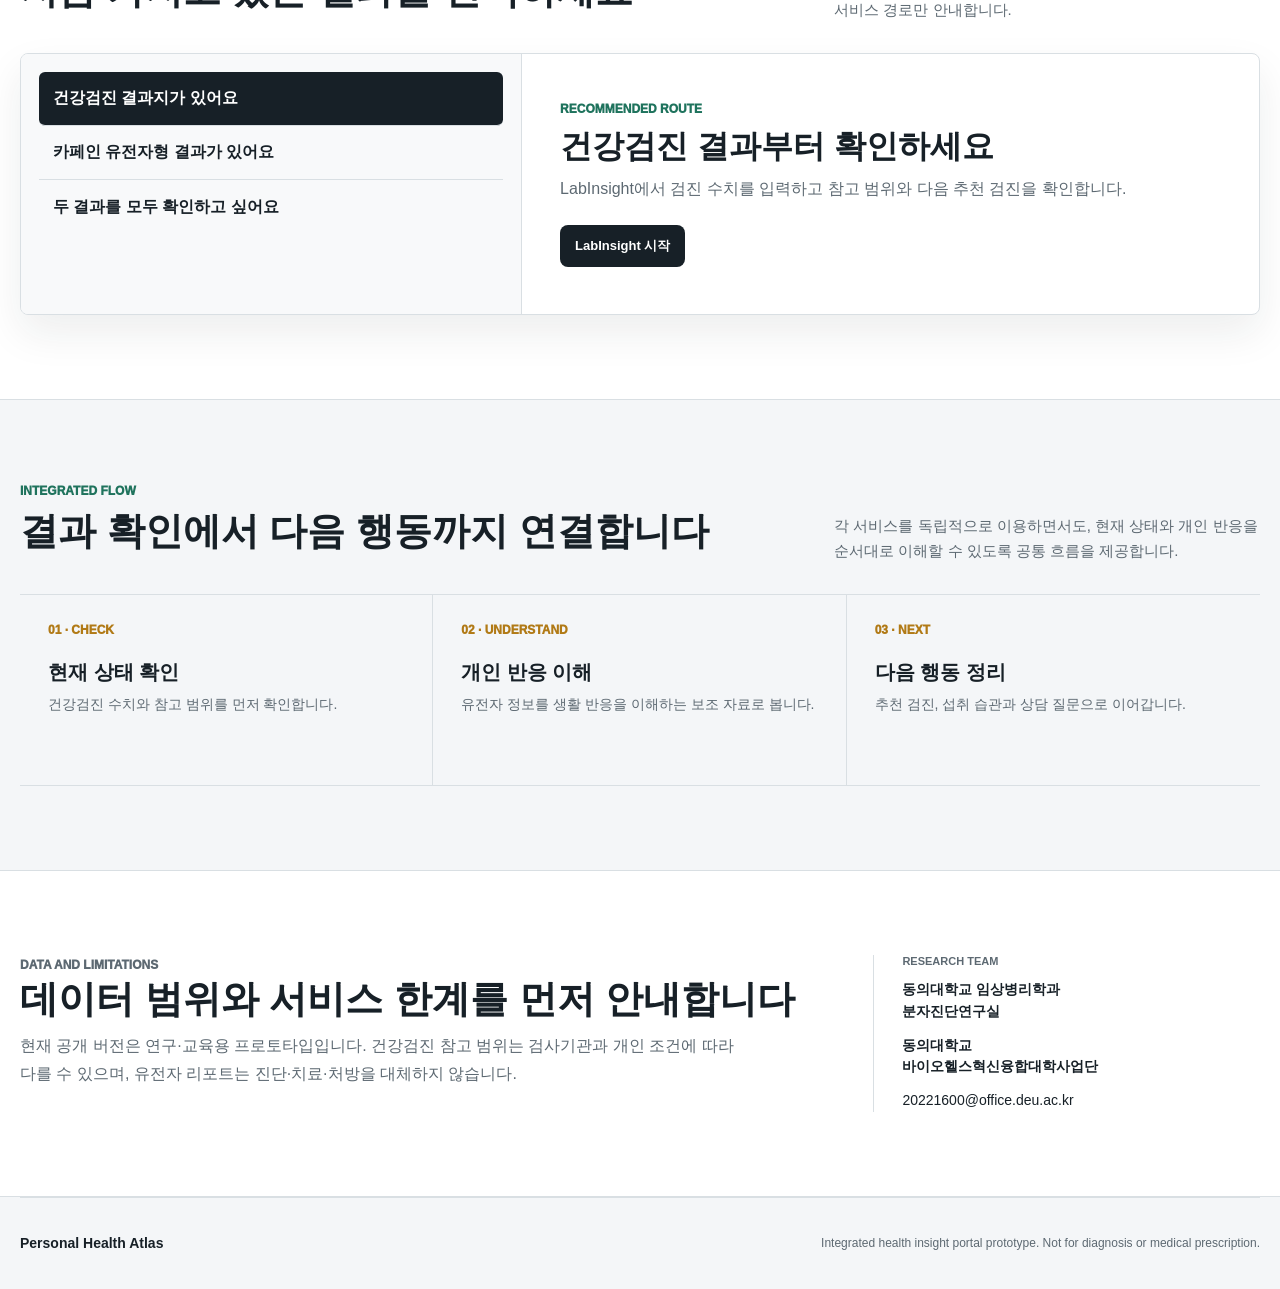
==== commit 1407a106: "Unify health portal and improve report handling" ====
--- a/index.html
+++ b/index.html
@@ -3,55 +3,47 @@
 <head>
   <meta charset="utf-8">
   <meta name="viewport" content="width=device-width, initial-scale=1">
-  <title>Personal Health Atlas | 건강검진·카페인 민감도 통합 포털</title>
-  <meta name="description" content="Personal Health Atlas는 건강검진 결과 해석과 카페인 민감도 유전자 리포트를 하나로 연결하는 개인 건강 데이터 해석 포털입니다.">
+  <title>Personal Health Atlas | 개인 건강 통합 포털</title>
+  <meta name="description" content="건강검진 결과 해석과 카페인 민감도 유전자 리포트를 한 곳에서 선택하고 연결하는 개인 건강 통합 포털입니다.">
   <meta name="robots" content="index,follow">
   <link rel="canonical" href="https://haru-today.github.io/caffeine-atlas/">
   <meta property="og:type" content="website">
   <meta property="og:site_name" content="Personal Health Atlas">
-  <meta property="og:title" content="Personal Health Atlas | 건강검진·카페인 민감도 통합 포털">
-  <meta property="og:description" content="건강검진 수치와 유전자 정보를 이해 가능한 다음 행동으로 바꾸는 통합 포털입니다.">
+  <meta property="og:title" content="Personal Health Atlas | 개인 건강 통합 포털">
+  <meta property="og:description" content="건강검진과 카페인 유전자 리포트를 한 곳에서 선택하고 연결하세요.">
   <meta property="og:url" content="https://haru-today.github.io/caffeine-atlas/">
-  <meta property="og:image" content="https://haru-today.github.io/caffeine-atlas/caffeine-sensitivity-app/assets/hero-caffeine-genetics.png">
-  <meta name="twitter:card" content="summary_large_image">
-  <meta name="twitter:title" content="Personal Health Atlas | 건강검진·카페인 민감도 통합 포털">
-  <meta name="twitter:description" content="건강검진 수치와 유전자 정보를 이해 가능한 다음 행동으로 바꾸는 통합 포털입니다.">
-  <meta name="twitter:image" content="https://haru-today.github.io/caffeine-atlas/caffeine-sensitivity-app/assets/hero-caffeine-genetics.png">
+  <meta name="twitter:card" content="summary">
+  <meta name="twitter:title" content="Personal Health Atlas | 개인 건강 통합 포털">
+  <meta name="twitter:description" content="건강검진과 카페인 유전자 리포트를 한 곳에서 선택하고 연결하세요.">
   <style>
     :root {
-      --bg: #f3f6f8;
+      --bg: #f4f6f8;
       --surface: #ffffff;
-      --surface-soft: #eef5f5;
-      --ink: #14202c;
-      --muted: #5c6a78;
-      --line: #d8e0e7;
-      --teal: #006d77;
-      --teal-dark: #014f57;
-      --coral: #c44d38;
-      --amber: #b8860b;
-      --blue: #2d638f;
-      --mint: #dff2ef;
-      --rose: #f6e8e3;
-      --shadow: 0 18px 48px rgba(20, 32, 44, 0.12);
+      --surface-soft: #eef1f3;
+      --ink: #172027;
+      --muted: #5d6972;
+      --line: #d9dfe3;
+      --health: #2563a9;
+      --health-soft: #eaf2fb;
+      --caffeine: #b94f3e;
+      --caffeine-soft: #faeee9;
+      --green: #1f735d;
+      --green-soft: #e8f3ef;
+      --yellow: #b17a16;
+      --shadow: 0 18px 42px rgba(23, 32, 39, 0.08);
     }
 
     * {
       box-sizing: border-box;
     }
 
-    [hidden] {
-      display: none !important;
-    }
-
     html {
       scroll-behavior: smooth;
     }
 
     body {
       margin: 0;
-      background:
-        linear-gradient(180deg, rgba(255, 255, 255, 0.82), rgba(243, 246, 248, 0.97) 34%, #edf3f4 100%),
-        url("./caffeine-sensitivity-app/assets/hero-caffeine-genetics.png") center top / cover fixed;
+      background: var(--bg);
       color: var(--ink);
       font-family: -apple-system, BlinkMacSystemFont, "Segoe UI", "Noto Sans KR", Arial, sans-serif;
       letter-spacing: 0;
@@ -64,6 +56,15 @@
       text-decoration: none;
     }
 
+    button {
+      font: inherit;
+    }
+
+    img {
+      display: block;
+      max-width: 100%;
+    }
+
     h1,
     h2,
     h3,
@@ -72,667 +73,712 @@
     }
 
     h1 {
-      max-width: 880px;
-      margin-bottom: 16px;
-      font-size: clamp(34px, 4.8vw, 64px);
-      line-height: 1.05;
+      max-width: 700px;
+      margin-bottom: 20px;
+      font-size: clamp(38px, 5vw, 66px);
+      line-height: 1.08;
       text-wrap: balance;
     }
 
     h2 {
-      margin-bottom: 8px;
-      font-size: clamp(24px, 2.6vw, 38px);
-      line-height: 1.22;
+      margin-bottom: 10px;
+      font-size: clamp(27px, 3vw, 40px);
+      line-height: 1.2;
     }
 
     h3 {
       margin-bottom: 8px;
-      font-size: 18px;
-    }
-
-    .page-shell {
-      width: min(1440px, calc(100% - 32px));
+      font-size: 20px;
+      line-height: 1.3;
+    }
+
+    .shell {
+      width: min(1240px, calc(100% - 40px));
       margin: 0 auto;
-      padding: 22px 0 34px;
+    }
+
+    .site-header {
+      position: sticky;
+      z-index: 30;
+      top: 0;
+      border-bottom: 1px solid rgba(217, 223, 227, 0.9);
+      background: rgba(255, 255, 255, 0.96);
+      backdrop-filter: blur(14px);
     }
 
     .site-nav {
-      position: sticky;
-      z-index: 10;
-      top: 12px;
       display: flex;
+      min-height: 74px;
       justify-content: space-between;
-      gap: 18px;
-      align-items: center;
-      margin-bottom: 14px;
-      padding: 12px 14px;
-      border: 1px solid rgba(216, 224, 231, 0.95);
-      border-radius: 8px;
-      background: rgba(255, 255, 255, 0.92);
-      box-shadow: 0 10px 30px rgba(20, 32, 44, 0.08);
-      backdrop-filter: blur(14px);
+      gap: 24px;
+      align-items: center;
     }
 
     .brand {
       display: inline-flex;
-      gap: 10px;
-      align-items: center;
-      font-weight: 950;
-    }
-
-    .brand-mark {
-      display: grid;
-      width: 34px;
-      height: 34px;
-      place-items: center;
+      min-width: 0;
+      gap: 11px;
+      align-items: center;
+    }
+
+    .brand-logo {
+      width: 42px;
+      height: 42px;
+      flex: 0 0 auto;
+      border: 1px solid var(--line);
+      border-radius: 8px;
+      background: #fff;
+      object-fit: cover;
+    }
+
+    .brand-copy {
+      display: grid;
+      gap: 3px;
+      min-width: 0;
+      line-height: 1.08;
+    }
+
+    .brand-copy strong {
+      font-size: 16px;
+    }
+
+    .brand-copy small {
+      color: var(--muted);
+      font-size: 11px;
+      font-weight: 750;
+    }
+
+    .nav-links {
+      display: flex;
+      gap: 24px;
+      align-items: center;
+      color: #43515b;
+      font-size: 13px;
+      font-weight: 850;
+    }
+
+    .nav-links a:hover {
+      color: var(--ink);
+    }
+
+    .nav-cta {
+      display: inline-flex;
+      min-height: 40px;
+      padding: 0 15px;
+      align-items: center;
       border-radius: 8px;
       background: var(--ink);
       color: #fff;
-      font-size: 15px;
-    }
-
-    .brand-text {
-      display: grid;
-      gap: 2px;
-      line-height: 1.05;
-    }
-
-    .brand-text small {
-      color: var(--muted);
-      font-size: 11px;
-      font-weight: 800;
-    }
-
-    .nav-links {
-      display: flex;
-      flex-wrap: wrap;
-      justify-content: flex-end;
-      gap: 18px;
-      color: #405265;
-      font-size: 14px;
-      font-weight: 850;
-    }
-
-    .nav-toggle {
+    }
+
+    .nav-menu {
       display: none;
       width: 40px;
       height: 40px;
       padding: 0;
-      align-items: center;
-      justify-content: center;
       border: 1px solid var(--line);
       border-radius: 8px;
       background: #fff;
       color: var(--ink);
       cursor: pointer;
+      font-size: 18px;
+    }
+
+    .portal-intro {
+      display: grid;
+      grid-template-columns: minmax(0, 0.88fr) minmax(440px, 1fr);
+      gap: clamp(44px, 7vw, 92px);
+      min-height: 620px;
+      align-items: center;
+      padding: 64px 0;
+    }
+
+    .eyebrow {
+      margin-bottom: 10px;
+      color: var(--green);
+      font-size: 12px;
+      font-weight: 950;
+      text-transform: uppercase;
+    }
+
+    .intro-copy > p:not(.eyebrow) {
+      max-width: 640px;
+      margin-bottom: 0;
+      color: var(--muted);
+      font-size: 18px;
+      line-height: 1.75;
+    }
+
+    .portal-status {
+      display: flex;
+      flex-wrap: wrap;
+      gap: 18px;
+      margin-top: 30px;
+      padding-top: 22px;
+      border-top: 1px solid var(--line);
+    }
+
+    .portal-status div {
+      display: grid;
+      gap: 5px;
+      min-width: 138px;
+    }
+
+    .portal-status strong {
       font-size: 20px;
     }
 
-    .nav-links a:hover {
-      color: var(--teal-dark);
-    }
-
-    .nav-cta {
+    .portal-status span {
+      color: var(--muted);
+      font-size: 12px;
+      font-weight: 750;
+    }
+
+    .service-launcher {
+      overflow: hidden;
+      border: 1px solid #cfd7dc;
+      border-radius: 8px;
+      background: var(--surface);
+      box-shadow: var(--shadow);
+    }
+
+    .launcher-head {
+      display: flex;
+      min-height: 68px;
+      justify-content: space-between;
+      gap: 16px;
+      align-items: center;
+      padding: 0 22px;
+      border-bottom: 1px solid var(--line);
+    }
+
+    .launcher-head div {
+      display: grid;
+      gap: 3px;
+    }
+
+    .launcher-head strong {
+      font-size: 17px;
+    }
+
+    .launcher-head span {
+      color: var(--muted);
+      font-size: 12px;
+    }
+
+    .connected {
       display: inline-flex;
-      min-height: 38px;
-      padding: 0 14px;
-      align-items: center;
+      min-height: 28px;
+      padding: 0 9px;
+      align-items: center;
+      border-radius: 999px;
+      background: var(--green-soft);
+      color: var(--green);
+      font-size: 11px;
+      font-weight: 900;
+    }
+
+    .launcher-item {
+      display: grid;
+      grid-template-columns: 54px minmax(0, 1fr) auto;
+      gap: 16px;
+      align-items: center;
+      min-height: 132px;
+      padding: 22px;
+      border-bottom: 1px solid var(--line);
+      transition: background 160ms ease;
+    }
+
+    .launcher-item:last-child {
+      border-bottom: 0;
+    }
+
+    .launcher-item:hover {
+      background: #fafbfc;
+    }
+
+    .service-icon {
+      display: grid;
+      width: 54px;
+      height: 54px;
+      overflow: hidden;
+      place-items: center;
       border-radius: 8px;
-      background: var(--teal-dark);
-      color: #fff;
+    }
+
+    .service-icon.health {
+      border: 1px solid #c9d8e9;
+      background: #fff;
+    }
+
+    .service-icon.caffeine {
+      border: 1px solid #e4e7e9;
+      background: #fff;
+    }
+
+    .service-icon img {
+      width: 40px;
+      height: 40px;
+      border-radius: 6px;
+      object-fit: contain;
+    }
+
+    .service-icon.caffeine img {
+      width: 44px;
+      height: 28px;
+      object-fit: cover;
+      object-position: left center;
+    }
+
+    .launcher-copy {
+      min-width: 0;
+    }
+
+    .launcher-copy span {
+      display: block;
+      margin-bottom: 5px;
+      color: var(--muted);
+      font-size: 11px;
+      font-weight: 900;
+      text-transform: uppercase;
+    }
+
+    .launcher-copy strong {
+      display: block;
+      margin-bottom: 6px;
+      font-size: 19px;
+    }
+
+    .launcher-copy p {
+      margin-bottom: 0;
+      color: var(--muted);
+      font-size: 13px;
+      line-height: 1.55;
+    }
+
+    .launch-button {
+      display: inline-flex;
+      min-height: 40px;
+      padding: 0 13px;
+      align-items: center;
+      justify-content: center;
+      border: 1px solid var(--line);
+      border-radius: 8px;
+      background: #fff;
+      font-size: 13px;
+      font-weight: 900;
+      white-space: nowrap;
+    }
+
+    .launcher-item.health .launch-button {
+      border-color: #bdd0e8;
+      color: var(--health);
+    }
+
+    .launcher-item.caffeine .launch-button {
+      border-color: #e5c0b8;
+      color: var(--caffeine);
+    }
+
+    .overview-band {
+      border-top: 1px solid var(--line);
+      border-bottom: 1px solid var(--line);
+      background: var(--surface);
+    }
+
+    .overview-grid {
+      display: grid;
+      grid-template-columns: repeat(4, minmax(0, 1fr));
+    }
+
+    .overview-item {
+      min-height: 104px;
+      padding: 22px 24px;
+      border-right: 1px solid var(--line);
+    }
+
+    .overview-item:last-child {
+      border-right: 0;
+    }
+
+    .overview-item span {
+      display: block;
+      margin-bottom: 8px;
+      color: var(--muted);
+      font-size: 11px;
+      font-weight: 900;
+      text-transform: uppercase;
+    }
+
+    .overview-item strong {
+      display: block;
+      font-size: 15px;
+      line-height: 1.45;
+    }
+
+    .section-band {
+      padding: 84px 0;
+    }
+
+    .section-band.alt {
+      border-top: 1px solid var(--line);
+      border-bottom: 1px solid var(--line);
+      background: var(--surface);
+    }
+
+    .section-head {
+      display: grid;
+      grid-template-columns: minmax(0, 1fr) minmax(300px, 0.55fr);
+      gap: 40px;
+      align-items: end;
+      margin-bottom: 30px;
+    }
+
+    .section-head p:not(.eyebrow) {
+      margin-bottom: 0;
+      color: var(--muted);
+      font-size: 15px;
+      line-height: 1.72;
+    }
+
+    .service-grid {
+      display: grid;
+      grid-template-columns: repeat(2, minmax(0, 1fr));
+      gap: 16px;
+    }
+
+    .service-card {
+      display: grid;
+      min-height: 370px;
+      overflow: hidden;
+      border: 1px solid var(--line);
+      border-radius: 8px;
+      background: var(--surface);
+    }
+
+    .service-visual {
+      display: flex;
+      min-height: 120px;
+      justify-content: space-between;
+      gap: 24px;
+      align-items: center;
+      padding: 24px;
+    }
+
+    .service-card.health .service-visual {
+      background: var(--health-soft);
+      color: var(--health);
+    }
+
+    .service-card.caffeine .service-visual {
+      border-bottom: 1px solid var(--line);
+      background: #fff;
+      color: var(--caffeine);
+    }
+
+    .service-visual span {
+      font-size: 12px;
       font-weight: 950;
-    }
-
-    .nav-cta:hover {
-      color: #fff;
-      background: var(--ink);
-    }
-
-    .hero {
-      position: relative;
-      min-height: min(760px, calc(100vh - 92px));
-      overflow: hidden;
-      margin-bottom: 14px;
-      border: 1px solid rgba(216, 224, 231, 0.95);
+      text-transform: uppercase;
+    }
+
+    .service-visual strong {
+      display: block;
+      margin-top: 8px;
+      font-size: 25px;
+    }
+
+    .service-visual img {
+      width: 76px;
+      height: 76px;
       border-radius: 8px;
-      background: #14202c;
-      box-shadow: var(--shadow);
-    }
-
-    .hero::before {
-      position: absolute;
-      inset: 0;
-      content: "";
-      background:
-        linear-gradient(90deg, rgba(9, 22, 31, 0.93) 0%, rgba(9, 22, 31, 0.72) 46%, rgba(9, 22, 31, 0.2) 100%),
-        url("./caffeine-sensitivity-app/assets/hero-caffeine-genetics.png") center / cover;
-    }
-
-    .hero::after {
-      position: absolute;
-      inset: auto 0 0;
-      height: 34%;
-      content: "";
-      background: linear-gradient(0deg, rgba(9, 22, 31, 0.58), transparent);
-    }
-
-    .hero-inner {
-      position: relative;
-      z-index: 1;
-      display: grid;
-      grid-template-columns: minmax(0, 1fr) minmax(320px, 430px);
-      gap: 24px;
-      min-height: inherit;
-      align-items: center;
-      padding: clamp(26px, 5vw, 64px);
-      color: #fff;
-    }
-
-    .hero-badges {
+      background: #fff;
+      object-fit: contain;
+    }
+
+    .service-card.health .service-visual img {
+      padding: 7px;
+      border: 1px solid #c9d8e9;
+    }
+
+    .service-card.caffeine .service-visual img {
+      width: 150px;
+      height: auto;
+      padding: 8px;
+      border: 1px solid #e4e7e9;
+    }
+
+    .service-body {
+      display: flex;
+      flex-direction: column;
+      padding: 26px;
+    }
+
+    .service-body p {
+      margin-bottom: 0;
+      color: var(--muted);
+      font-size: 15px;
+      line-height: 1.7;
+    }
+
+    .tag-list {
       display: flex;
       flex-wrap: wrap;
       gap: 8px;
-      margin-bottom: 18px;
-    }
-
-    .hero-badges span {
+      margin-top: 20px;
+    }
+
+    .tag-list span {
       display: inline-flex;
-      min-height: 32px;
-      padding: 0 10px;
-      align-items: center;
-      border: 1px solid rgba(255, 255, 255, 0.26);
+      min-height: 28px;
+      padding: 0 9px;
+      align-items: center;
       border-radius: 999px;
-      background: rgba(255, 255, 255, 0.12);
-      color: rgba(255, 255, 255, 0.88);
-      font-size: 12px;
+      background: var(--surface-soft);
+      color: #46535d;
+      font-size: 11px;
       font-weight: 850;
-      backdrop-filter: blur(10px);
-    }
-
-    .eyebrow {
-      margin-bottom: 8px;
-      color: var(--teal-dark);
-      font-size: 12px;
-      font-weight: 950;
-      text-transform: uppercase;
-    }
-
-    .hero .eyebrow {
-      color: #9bd7d8;
-    }
-
-    .hero-copy p:not(.eyebrow) {
-      max-width: 760px;
-      color: rgba(255, 255, 255, 0.84);
-      font-size: 18px;
-      line-height: 1.72;
-    }
-
-    .hero-stat-grid {
-      display: grid;
-      grid-template-columns: repeat(3, minmax(0, 1fr));
-      gap: 8px;
-      max-width: 700px;
-      margin-top: 26px;
-    }
-
-    .hero-stat {
-      min-height: 86px;
-      padding: 13px;
-      border: 1px solid rgba(255, 255, 255, 0.2);
-      border-radius: 8px;
-      background: rgba(255, 255, 255, 0.11);
-      backdrop-filter: blur(12px);
-    }
-
-    .hero-stat strong {
-      display: block;
-      margin-bottom: 6px;
-      font-size: 22px;
-      line-height: 1;
-    }
-
-    .hero-stat span {
-      display: block;
-      color: rgba(255, 255, 255, 0.78);
-      font-size: 13px;
-      font-weight: 750;
-      line-height: 1.45;
-    }
-
-    .hero-actions,
+    }
+
     .service-actions {
       display: flex;
       flex-wrap: wrap;
-      gap: 10px;
-      margin-top: 24px;
-    }
-
-    .button {
+      gap: 16px;
+      align-items: center;
+      margin-top: auto;
+      padding-top: 26px;
+    }
+
+    .primary-action {
       display: inline-flex;
-      min-height: 46px;
-      padding: 0 18px;
-      align-items: center;
-      justify-content: center;
+      min-height: 42px;
+      padding: 0 15px;
+      align-items: center;
       border-radius: 8px;
-      font-weight: 950;
-      transition: transform 160ms ease, box-shadow 160ms ease, background 160ms ease, border-color 160ms ease;
-    }
-
-    .button:hover {
-      transform: translateY(-1px);
-    }
-
-    .button.primary {
-      background: #fff;
-      color: var(--ink);
-    }
-
-    .button.dark {
       background: var(--ink);
       color: #fff;
-    }
-
-    .button.dark:hover {
-      box-shadow: 0 12px 24px rgba(20, 32, 44, 0.16);
-    }
-
-    .button.outline {
-      border: 1px solid rgba(255, 255, 255, 0.55);
-      color: #fff;
-    }
-
-    .button.text {
-      min-height: auto;
-      padding: 0;
-      color: var(--teal-dark);
-    }
-
-    .platform-panel {
-      display: grid;
-      gap: 10px;
-    }
-
-    .quick-link {
-      display: grid;
-      gap: 8px;
-      min-height: 128px;
-      padding: 18px;
-      border: 1px solid rgba(255, 255, 255, 0.26);
-      border-radius: 8px;
-      background: rgba(255, 255, 255, 0.12);
-      backdrop-filter: blur(16px);
-      transition: transform 160ms ease, background 160ms ease, border-color 160ms ease;
-    }
-
-    .quick-link:hover {
-      transform: translateY(-2px);
-      border-color: rgba(255, 255, 255, 0.64);
-      background: rgba(255, 255, 255, 0.18);
-    }
-
-    .quick-link.featured {
-      border-color: rgba(255, 255, 255, 0.72);
-      background: rgba(255, 255, 255, 0.92);
-      color: var(--ink);
-    }
-
-    .quick-link span {
-      color: #9bd7d8;
-      font-size: 12px;
-      font-weight: 950;
-      text-transform: uppercase;
-    }
-
-    .quick-link.featured span {
-      color: var(--teal-dark);
-    }
-
-    .quick-link strong {
-      font-size: 20px;
-    }
-
-    .quick-link small {
-      color: rgba(255, 255, 255, 0.78);
-      font-size: 14px;
-      line-height: 1.55;
-    }
-
-    .quick-link.featured small {
-      color: #4b5b68;
-    }
-
-    .status-strip {
-      display: grid;
-      grid-template-columns: repeat(4, minmax(0, 1fr));
-      gap: 10px;
-      margin-bottom: 18px;
-    }
-
-    .status-card,
-    .service-card,
-    .feature-card,
-    .roadmap-item,
-    .support-card {
+      font-size: 13px;
+      font-weight: 900;
+    }
+
+    .text-action {
+      color: var(--muted);
+      font-size: 13px;
+      font-weight: 850;
+    }
+
+    .route-tool {
+      display: grid;
+      grid-template-columns: minmax(0, 0.68fr) minmax(360px, 1fr);
+      overflow: hidden;
       border: 1px solid var(--line);
       border-radius: 8px;
-      background: rgba(255, 255, 255, 0.94);
-      box-shadow: 0 8px 24px rgba(20, 32, 44, 0.06);
-    }
-
-    .status-card {
-      min-height: 78px;
-      padding: 14px;
-      background: linear-gradient(180deg, #fff, #f7fbfb);
-    }
-
-    .status-card span,
-    .service-card span,
-    .feature-card span,
-    .roadmap-item span {
-      display: block;
-      margin-bottom: 8px;
-      color: var(--muted);
-      font-size: 11px;
-      font-weight: 950;
-      text-transform: uppercase;
-    }
-
-    .status-card strong {
-      color: #263347;
-      font-size: 14px;
-      line-height: 1.35;
-    }
-
-    .section {
-      margin-bottom: 18px;
-      padding: clamp(20px, 3vw, 30px);
-      border: 1px solid var(--line);
-      border-radius: 8px;
-      background: rgba(255, 255, 255, 0.94);
+      background: var(--surface);
       box-shadow: var(--shadow);
     }
 
-    .section.featured-section {
-      background:
-        linear-gradient(135deg, rgba(223, 242, 239, 0.92), rgba(255, 255, 255, 0.94) 50%, rgba(246, 232, 227, 0.66));
-    }
-
-    .section-head {
-      display: grid;
-      grid-template-columns: minmax(0, 1fr) minmax(300px, 0.6fr);
-      gap: 20px;
-      align-items: start;
-      margin-bottom: 18px;
-    }
-
-    .section-head p:not(.eyebrow),
-    .service-card p,
-    .feature-card p,
-    .roadmap-item p,
-    .support-card p {
-      margin-bottom: 0;
-      color: #47576a;
-      font-size: 15px;
-      line-height: 1.68;
-    }
-
-    .service-grid {
-      display: grid;
-      grid-template-columns: repeat(2, minmax(0, 1fr));
-      gap: 12px;
-    }
-
-    .service-card {
-      display: grid;
-      grid-template-columns: minmax(0, 1fr) auto;
-      gap: 16px;
-      min-height: 260px;
+    .route-options {
+      display: grid;
+      align-content: start;
       padding: 18px;
-      transition: transform 160ms ease, box-shadow 160ms ease;
-    }
-
-    .service-card:hover {
-      transform: translateY(-2px);
-      box-shadow: 0 18px 38px rgba(20, 32, 44, 0.11);
-    }
-
-    .service-card h3 {
-      font-size: 24px;
-    }
-
-    .service-meta {
-      display: flex;
-      flex-wrap: wrap;
-      gap: 8px;
-      margin-top: 18px;
-    }
-
-    .service-meta i {
-      display: inline-flex;
-      min-height: 30px;
-      padding: 0 9px;
-      align-items: center;
-      border-radius: 999px;
-      background: #eef5f6;
-      color: #435466;
-      font-size: 12px;
-      font-style: normal;
-      font-weight: 850;
-    }
-
-    .service-card.health {
-      border-top: 5px solid var(--blue);
-    }
-
-    .service-card.caffeine {
-      border-top: 5px solid var(--teal);
-    }
-
-    .service-badge {
-      align-self: start;
-      padding: 8px 10px;
-      border-radius: 999px;
-      background: var(--surface-soft);
-      color: var(--teal-dark);
-      font-size: 12px;
-      font-weight: 950;
-    }
-
-    .feature-grid {
-      display: grid;
-      grid-template-columns: repeat(3, minmax(0, 1fr));
-      gap: 12px;
-    }
-
-    .feature-card,
-    .roadmap-item,
-    .support-card {
-      padding: 16px;
-    }
-
-    .feature-card {
-      min-height: 180px;
-      background: linear-gradient(180deg, #fff, #f8fbfb);
-    }
-
-    .feature-card h3,
-    .roadmap-item h3 {
-      color: #263347;
-    }
-
-    .route-tool {
-      display: grid;
-      grid-template-columns: minmax(0, 0.75fr) minmax(320px, 1fr);
-      gap: 18px;
-      padding: 18px;
-      border: 1px solid var(--line);
-      border-radius: 8px;
-      background: #f8fbfc;
-    }
-
-    .route-options {
-      display: grid;
-      gap: 8px;
-      align-content: start;
+      border-right: 1px solid var(--line);
+      background: #f8f9fa;
     }
 
     .route-option {
-      min-height: 48px;
+      min-height: 54px;
       padding: 0 14px;
-      border: 1px solid var(--line);
-      border-radius: 8px;
-      background: #fff;
+      border: 0;
+      border-bottom: 1px solid var(--line);
+      background: transparent;
       color: var(--ink);
       cursor: pointer;
       text-align: left;
       font-weight: 850;
     }
 
-    .route-option:hover {
-      border-color: rgba(0, 109, 119, 0.36);
-      background: #f3faf9;
+    .route-option:last-child {
+      border-bottom: 0;
     }
 
     .route-option[aria-pressed="true"] {
-      border-color: var(--teal);
-      background: #e8f4f4;
-      color: var(--teal-dark);
+      border-radius: 6px;
+      background: var(--ink);
+      color: #fff;
     }
 
     .route-result {
-      display: grid;
-      align-content: center;
-      min-height: 190px;
-      padding: 18px;
-      border-left: 4px solid var(--teal);
-      background: #fff;
+      display: flex;
+      min-height: 260px;
+      flex-direction: column;
+      justify-content: center;
+      padding: 38px;
     }
 
     .route-result h3 {
-      font-size: 24px;
-      line-height: 1.28;
-    }
-
-    .route-result p {
+      max-width: 640px;
+      font-size: clamp(23px, 2.5vw, 32px);
+    }
+
+    .route-result > p:not(.eyebrow) {
+      max-width: 680px;
       margin-bottom: 0;
       color: var(--muted);
-      line-height: 1.65;
+      line-height: 1.7;
     }
 
     .route-result .service-actions {
-      margin-top: 18px;
-    }
-
-    .privacy-grid {
+      margin-top: 22px;
+      padding-top: 0;
+    }
+
+    [hidden] {
+      display: none !important;
+    }
+
+    .flow-list {
       display: grid;
       grid-template-columns: repeat(3, minmax(0, 1fr));
       border-top: 1px solid var(--line);
-    }
-
-    .privacy-item {
-      padding: 18px 18px 4px;
+      border-bottom: 1px solid var(--line);
+    }
+
+    .flow-item {
+      min-height: 190px;
+      padding: 28px;
       border-right: 1px solid var(--line);
     }
 
-    .privacy-item:last-child {
+    .flow-item:last-child {
       border-right: 0;
     }
 
-    .privacy-item p {
+    .flow-item > span {
+      display: block;
+      margin-bottom: 22px;
+      color: var(--yellow);
+      font-size: 12px;
+      font-weight: 950;
+    }
+
+    .flow-item p {
       margin-bottom: 0;
       color: var(--muted);
       font-size: 14px;
       line-height: 1.65;
     }
 
-    .support-section {
-      display: grid;
-      grid-template-columns: minmax(0, 1fr) minmax(320px, 0.45fr);
-      gap: 14px;
-      align-items: stretch;
-    }
-
-    .support-card {
-      display: grid;
-      align-content: start;
+    .notice-grid {
+      display: grid;
+      grid-template-columns: minmax(0, 1fr) minmax(330px, 0.48fr);
+      gap: 48px;
+      align-items: start;
+    }
+
+    .notice-copy p {
+      max-width: 720px;
+      margin-bottom: 0;
+      color: var(--muted);
+      line-height: 1.75;
+    }
+
+    .contact-list {
+      display: grid;
       gap: 12px;
+      padding-left: 28px;
+      border-left: 1px solid var(--line);
+    }
+
+    .contact-list span {
+      color: var(--muted);
+      font-size: 11px;
+      font-weight: 900;
+      text-transform: uppercase;
+    }
+
+    .contact-list strong,
+    .contact-list a {
+      font-size: 14px;
+      line-height: 1.55;
     }
 
     .footer {
       display: flex;
+      min-height: 92px;
       justify-content: space-between;
-      gap: 16px;
-      align-items: center;
-      padding: 22px 4px 0;
-      color: #52606f;
-      font-size: 13px;
+      gap: 20px;
+      align-items: center;
+      border-top: 1px solid var(--line);
+      color: var(--muted);
+      font-size: 12px;
     }
 
     .footer strong {
       color: var(--ink);
-    }
-
-    @media (max-width: 1080px) {
+      font-size: 14px;
+    }
+
+    @media (max-width: 980px) {
+      .portal-intro,
       .section-head,
-      .hero-inner,
-      .support-section,
-      .route-tool {
+      .notice-grid {
         grid-template-columns: 1fr;
       }
 
-      .nav-links {
-        gap: 12px;
-      }
-
-      .status-strip {
+      .portal-intro {
+        gap: 40px;
+        min-height: 0;
+      }
+
+      .overview-grid {
         grid-template-columns: repeat(2, minmax(0, 1fr));
       }
 
-      .feature-grid {
-        grid-template-columns: repeat(2, minmax(0, 1fr));
-      }
-
-      .hero-stat-grid {
-        grid-template-columns: repeat(3, minmax(0, 1fr));
+      .overview-item:nth-child(2) {
+        border-right: 0;
+      }
+
+      .overview-item:nth-child(-n+2) {
+        border-bottom: 1px solid var(--line);
+      }
+
+      .contact-list {
+        padding-left: 0;
+        border-left: 0;
       }
     }
 
     @media (max-width: 760px) {
-      .page-shell {
-        width: min(100% - 20px, 1440px);
-        padding-top: 10px;
+      .shell {
+        width: min(100% - 24px, 1240px);
       }
 
       .site-nav {
-        position: sticky;
-        top: 8px;
+        min-height: 66px;
         flex-wrap: wrap;
       }
 
-      .nav-toggle {
-        display: inline-flex;
+      .nav-menu {
+        display: inline-grid;
+        place-items: center;
       }
 
       .nav-links {
         display: none;
         width: 100%;
         order: 3;
-        flex-direction: column;
-        align-items: stretch;
-        gap: 4px;
-        padding-top: 8px;
+        gap: 0;
+        padding: 8px 0 14px;
         border-top: 1px solid var(--line);
-        font-size: 13px;
       }
 
       .nav-links.open {
+        display: grid;
+      }
+
+      .nav-links a {
         display: flex;
-      }
-
-      .nav-links a:not(.nav-cta) {
-        min-height: 40px;
-        display: flex;
+        min-height: 42px;
         align-items: center;
       }
 
@@ -740,88 +786,99 @@
         justify-content: center;
       }
 
-      .hero {
-        min-height: 0;
-      }
-
-      .hero-inner {
-        min-height: 0;
-        padding: 24px;
+      .portal-intro {
+        padding: 48px 0;
       }
 
       h1 {
-        font-size: 36px;
-        line-height: 1.08;
-      }
-
-      .hero-copy p:not(.eyebrow) {
+        font-size: clamp(36px, 11vw, 48px);
+      }
+
+      .intro-copy > p:not(.eyebrow) {
         font-size: 16px;
       }
 
-      .hero-stat-grid {
+      .portal-status {
+        gap: 14px;
+      }
+
+      .launcher-item {
+        grid-template-columns: 46px minmax(0, 1fr);
+        padding: 18px;
+      }
+
+      .service-icon {
+        width: 46px;
+        height: 46px;
+      }
+
+      .launch-button {
+        grid-column: 1 / -1;
+        width: 100%;
+      }
+
+      .overview-grid,
+      .service-grid,
+      .flow-list {
         grid-template-columns: 1fr;
-        margin-top: 18px;
-      }
-
-      .hero-stat {
-        min-height: 0;
-      }
-
-      .service-grid,
-      .feature-grid,
-      .privacy-grid {
-        grid-template-columns: 1fr;
-      }
-
-      .platform-panel {
-        display: none;
-      }
-
-      .privacy-item {
-        padding: 16px 0;
+      }
+
+      .overview-item,
+      .overview-item:nth-child(2),
+      .flow-item {
         border-right: 0;
         border-bottom: 1px solid var(--line);
       }
 
-      .privacy-item:last-child {
+      .overview-item:last-child,
+      .flow-item:last-child {
         border-bottom: 0;
+      }
+
+      .section-band {
+        padding: 60px 0;
+      }
+
+      .route-tool {
+        grid-template-columns: 1fr;
+      }
+
+      .route-options {
+        border-right: 0;
+        border-bottom: 1px solid var(--line);
       }
 
       .route-result {
         min-height: 0;
-        border-left-width: 3px;
-      }
-
-      .service-card {
-        grid-template-columns: 1fr;
+        padding: 28px 22px;
       }
 
       .footer {
         display: grid;
-      }
-    }
-
-    @media (max-width: 420px) {
-      h1 {
-        font-size: 36px;
-      }
-
-      .brand > span:last-child {
-        max-width: 210px;
-        font-size: 15px;
-      }
-
-      .hero-inner {
-        min-height: 0;
-        padding: 20px;
-      }
-
-      .hero-actions .button {
-        width: 100%;
-      }
-
-      .hero-badges span {
-        min-height: 30px;
+        align-content: center;
+      }
+    }
+
+    @media (max-width: 430px) {
+      .brand-copy small {
+        display: none;
+      }
+
+      .brand-copy strong {
+        font-size: 14px;
+      }
+
+      .portal-status div {
+        width: calc(50% - 7px);
+        min-width: 0;
+      }
+
+      .service-visual {
+        align-items: flex-start;
+      }
+
+      .service-card.caffeine .service-visual img {
+        width: 112px;
       }
     }
   </style>
@@ -831,184 +888,172 @@
       "@type": "WebSite",
       "name": "Personal Health Atlas",
       "url": "https://haru-today.github.io/caffeine-atlas/",
-      "description": "건강검진 결과 해석과 카페인 민감도 유전자 리포트를 하나로 연결하는 개인 건강 데이터 해석 포털입니다."
+      "description": "건강검진 결과 해석과 카페인 민감도 유전자 리포트를 한 곳에서 선택하고 연결하는 개인 건강 통합 포털입니다."
     }
   </script>
 </head>
 <body>
-  <div class="page-shell">
-    <nav class="site-nav" aria-label="주요 메뉴">
+  <header class="site-header">
+    <nav class="site-nav shell" aria-label="주요 메뉴">
       <a class="brand" href="#top" aria-label="Personal Health Atlas 홈">
-        <span class="brand-mark">PH</span>
-        <span class="brand-text">
-          <span>Personal Health Atlas</span>
-          <small>Health check + genetics portal</small>
+        <img class="brand-logo" src="./caffeine-sensitivity-app/assets/personal-health-atlas-logo.png" alt="Personal Health Atlas">
+        <span class="brand-copy">
+          <strong>Personal Health Atlas</strong>
+          <small>Integrated health service portal</small>
         </span>
       </a>
-      <button class="nav-toggle" id="navToggle" type="button" aria-expanded="false" aria-controls="navLinks" aria-label="메뉴 열기">☰</button>
+      <button class="nav-menu" id="navMenu" type="button" aria-expanded="false" aria-controls="navLinks" aria-label="메뉴 열기">☰</button>
       <div class="nav-links" id="navLinks">
-        <a href="#services">서비스</a>
-        <a href="#platform">이용 흐름</a>
+        <a href="#services">연결 서비스</a>
         <a href="#guide">선택 도우미</a>
-        <a href="#privacy">데이터 안내</a>
-        <a href="#support">문의</a>
-        <a class="nav-cta" href="#services">시작하기</a>
+        <a href="#flow">이용 흐름</a>
+        <a href="#notice">데이터 안내</a>
+        <a class="nav-cta" href="#services">서비스 선택</a>
       </div>
     </nav>
-
-    <main id="top">
-      <header class="hero">
-        <div class="hero-inner">
-          <div class="hero-copy">
-            <p class="eyebrow">Unified health insight portal</p>
-            <div class="hero-badges" aria-label="포털 핵심 기능">
-              <span>건강검진 결과 해석</span>
-              <span>추천 검진 안내</span>
-              <span>카페인 유전자 리포트</span>
+  </header>
+
+  <main id="top">
+    <section class="portal-intro shell" aria-labelledby="portal-title">
+      <div class="intro-copy">
+        <p class="eyebrow">Personal health service hub</p>
+        <h1 id="portal-title">건강 데이터를 한 곳에서 시작하세요</h1>
+        <p>건강검진 결과와 유전자 기반 생활 반응을 각각 확인하고, 필요한 서비스를 한 화면에서 선택할 수 있습니다.</p>
+        <div class="portal-status" aria-label="포털 현황">
+          <div>
+            <strong>2개</strong>
+            <span>연결된 건강 서비스</span>
+          </div>
+          <div>
+            <strong>1개 포털</strong>
+            <span>공통 시작 화면</span>
+          </div>
+          <div>
+            <strong>연구·교육용</strong>
+            <span>진단·처방 대체 불가</span>
+          </div>
+        </div>
+      </div>
+
+      <div class="service-launcher" aria-label="연결된 서비스">
+        <div class="launcher-head">
+          <div>
+            <strong>연결된 서비스</strong>
+            <span>확인할 건강 정보에 맞춰 선택하세요.</span>
+          </div>
+          <span class="connected">2 services</span>
+        </div>
+        <a class="launcher-item health" href="https://haru-today.github.io/labinsight/">
+          <span class="service-icon health">
+            <img src="./caffeine-sensitivity-app/assets/labinsight-icon.png" alt="">
+          </span>
+          <span class="launcher-copy">
+            <span>Health check</span>
+            <strong>LabInsight</strong>
+            <p>건강검진 수치 해석과 추천 검진을 확인합니다.</p>
+          </span>
+          <span class="launch-button">열기 →</span>
+        </a>
+        <a class="launcher-item caffeine" href="./caffeine-sensitivity-app/index.html">
+          <span class="service-icon caffeine">
+            <img src="./caffeine-sensitivity-app/assets/caffeine-atlas-logo-wordmark.png" alt="">
+          </span>
+          <span class="launcher-copy">
+            <span>Genetics report</span>
+            <strong>Caffeine Atlas</strong>
+            <p>카페인 민감도와 개인별 섭취 가이드를 확인합니다.</p>
+          </span>
+          <span class="launch-button">열기 →</span>
+        </a>
+      </div>
+    </section>
+
+    <div class="overview-band">
+      <div class="overview-grid shell" aria-label="통합 포털 주요 기능">
+        <div class="overview-item">
+          <span>Health check</span>
+          <strong>검진 수치와 참고 범위 해석</strong>
+        </div>
+        <div class="overview-item">
+          <span>Recommendation</span>
+          <strong>결과 이후 추천 검진 안내</strong>
+        </div>
+        <div class="overview-item">
+          <span>Genetics</span>
+          <strong>카페인 관련 4개 SNP 분석</strong>
+        </div>
+        <div class="overview-item">
+          <span>Guidance</span>
+          <strong>개인별 섭취 가이드 연결</strong>
+        </div>
+      </div>
+    </div>
+
+    <section class="section-band shell" id="services">
+      <div class="section-head">
+        <div>
+          <p class="eyebrow">Connected services</p>
+          <h2>두 가지 건강 정보를 구분해서 확인합니다</h2>
+        </div>
+        <p>검진 결과는 현재 상태를, 유전자 정보는 개인 반응 가능성을 설명합니다. 두 서비스는 역할을 분리해 제공됩니다.</p>
+      </div>
+
+      <div class="service-grid">
+        <article class="service-card health">
+          <div class="service-visual">
+            <div>
+              <span>Current health status</span>
+              <strong>건강검진 결과</strong>
             </div>
-            <h1>개인 건강 데이터를 한눈에 읽는 통합 포털</h1>
-            <p>건강검진 수치와 카페인 민감도 유전자 정보를 연결해, 지금 확인할 것과 다음 행동을 더 쉽게 정리합니다.</p>
-            <div class="hero-actions">
-              <a class="button primary" href="https://haru-today.github.io/labinsight/">건강검진 시스템 열기</a>
-              <a class="button outline" href="./caffeine-sensitivity-app/index.html">카페인 분석 열기</a>
+            <img src="./caffeine-sensitivity-app/assets/labinsight-icon.png" alt="LabInsight">
+          </div>
+          <div class="service-body">
+            <h3>LabInsight 건강검진 시스템</h3>
+            <p>검진 수치를 입력해 참고 범위를 확인하고, 생활관리 질문과 다음 추천 검진으로 이어갑니다.</p>
+            <div class="tag-list" aria-label="LabInsight 기능">
+              <span>검진 수치 입력</span>
+              <span>결과 해석</span>
+              <span>추천 검진</span>
             </div>
-            <div class="hero-stat-grid" aria-label="포털 구성 요약">
-              <div class="hero-stat">
-                <strong>2</strong>
-                <span>LabInsight와 Caffeine Atlas를 하나의 시작점으로 연결</span>
-              </div>
-              <div class="hero-stat">
-                <strong>4 SNP</strong>
-                <span>CYP1A2와 AHR 기반 카페인 민감도 해석</span>
-              </div>
-              <div class="hero-stat">
-                <strong>0-100</strong>
-                <span>이해하기 쉬운 점수와 다음 행동 중심 안내</span>
-              </div>
+            <div class="service-actions">
+              <a class="primary-action" href="https://haru-today.github.io/labinsight/">LabInsight 열기</a>
             </div>
           </div>
-
-          <div class="platform-panel" aria-label="빠른 실행">
-            <a class="quick-link featured" href="https://haru-today.github.io/labinsight/">
-              <span>LabInsight</span>
-              <strong>건강검진 결과 해석</strong>
-              <small>검진 수치 입력, OCR 데모, 참고 범위 확인, 추천 검진과 예약 흐름을 체험합니다.</small>
-            </a>
-            <a class="quick-link" href="./caffeine-sensitivity-app/analyzer.html">
-              <span>Caffeine Atlas</span>
-              <strong>카페인 민감도 리포트</strong>
-              <small>CYP1A2와 AHR 관련 유전자형으로 카페인 반응 가능성을 계산합니다.</small>
-            </a>
-            <a class="quick-link" href="#guide">
-              <span>Guide</span>
-              <strong>어디서 시작할지 선택</strong>
-              <small>지금 가지고 있는 결과에 맞춰 가장 짧은 이용 경로를 안내합니다.</small>
-            </a>
+        </article>
+
+        <article class="service-card caffeine">
+          <div class="service-visual">
+            <div>
+              <span>Personal response</span>
+              <strong>카페인 유전자</strong>
+            </div>
+            <img src="./caffeine-sensitivity-app/assets/caffeine-atlas-logo-wordmark.png" alt="Caffeine Atlas">
           </div>
-        </div>
-      </header>
-
-      <section class="status-strip" aria-label="통합 포털 요약">
-        <div class="status-card">
-          <span>Portal</span>
-          <strong>두 서비스를 하나의 진입점으로 연결</strong>
-        </div>
-        <div class="status-card">
-          <span>Health check</span>
-          <strong>검진 수치 해석과 추천 검진</strong>
-        </div>
-        <div class="status-card">
-          <span>Genetics</span>
-          <strong>카페인 민감도 유전자 리포트</strong>
-        </div>
-        <div class="status-card">
-          <span>Privacy</span>
-          <strong>외부 저장은 별도 동의 후 실행</strong>
-        </div>
-      </section>
-
-      <section class="section featured-section" id="services">
-        <div class="section-head">
-          <div>
-            <p class="eyebrow">Services</p>
-            <h2>필요한 분석을 바로 시작하세요.</h2>
+          <div class="service-body">
+            <h3>Caffeine Atlas 민감도 리포트</h3>
+            <p>4개 유전자형을 바탕으로 카페인 민감도 지수, Reference distribution 위치와 섭취 가이드를 확인합니다.</p>
+            <div class="tag-list" aria-label="Caffeine Atlas 기능">
+              <span>4개 SNP</span>
+              <span>0-100 민감도</span>
+              <span>섭취 가이드</span>
+            </div>
+            <div class="service-actions">
+              <a class="primary-action" href="./caffeine-sensitivity-app/analyzer.html">검사 시작</a>
+              <a class="text-action" href="./caffeine-sensitivity-app/index.html">서비스 소개 →</a>
+            </div>
           </div>
-          <p>검진 결과는 현재 상태를, 유전자 정보는 개인 반응 가능성을 설명합니다. 포털은 두 흐름을 구분해서 보여주고 필요한 서비스로 바로 연결합니다.</p>
-        </div>
-
-        <div class="service-grid">
-          <article class="service-card health">
-            <div>
-              <span>Health check report</span>
-              <h3>LabInsight 건강검진 시스템</h3>
-              <p>건강검진 수치를 입력하면 참고 범위 확인, 생활관리 질문, 추천 검진과 샘플 예약 흐름까지 이어집니다.</p>
-              <div class="service-meta" aria-label="LabInsight 주요 기능">
-                <i>검진 수치</i>
-                <i>OCR 데모</i>
-                <i>추천 검진</i>
-              </div>
-              <div class="service-actions">
-                <a class="button dark" href="https://haru-today.github.io/labinsight/">시스템 열기</a>
-              </div>
-            </div>
-            <span class="service-badge">검진 결과</span>
-          </article>
-
-          <article class="service-card caffeine">
-            <div>
-              <span>Caffeine response report</span>
-              <h3>Caffeine Atlas 민감도 분석</h3>
-              <p>CYP1A2와 AHR 관련 유전자형을 바탕으로 카페인 민감도 지수, 백분위, 섭취 가이드를 제공합니다.</p>
-              <div class="service-meta" aria-label="Caffeine Atlas 주요 기능">
-                <i>4개 SNP</i>
-                <i>민감도 점수</i>
-                <i>섭취 가이드</i>
-              </div>
-              <div class="service-actions">
-                <a class="button dark" href="./caffeine-sensitivity-app/index.html">홈페이지 열기</a>
-                <a class="button text" href="./caffeine-sensitivity-app/analyzer.html">리포트 만들기</a>
-              </div>
-            </div>
-            <span class="service-badge">유전자 정보</span>
-          </article>
-        </div>
-      </section>
-
-      <section class="section" id="platform">
-        <div class="section-head">
-          <div>
-            <p class="eyebrow">Platform direction</p>
-            <h2>흩어진 결과를 다음 행동으로 연결합니다.</h2>
-          </div>
-          <p>검사 결과를 단순히 보여주는 데서 멈추지 않고, 사용자가 어떤 정보부터 확인해야 하는지와 어떤 질문을 준비해야 하는지를 안내합니다.</p>
-        </div>
-
-        <div class="feature-grid">
-          <article class="feature-card">
-            <span>Step 01</span>
-            <h3>검진 결과 이해</h3>
-            <p>혈당, 지질, 간 기능, 혈압 등 현재 수치를 먼저 정리합니다.</p>
-          </article>
-          <article class="feature-card">
-            <span>Step 02</span>
-            <h3>개인 반응 해석</h3>
-            <p>카페인 민감도처럼 유전자 기반 생활 반응 가능성을 보조 정보로 봅니다.</p>
-          </article>
-          <article class="feature-card">
-            <span>Step 03</span>
-            <h3>다음 행동 추천</h3>
-            <p>추가 검진, 생활관리, 상담 질문, 추적 기록으로 이어지게 만듭니다.</p>
-          </article>
-        </div>
-      </section>
-
-      <section class="section" id="guide">
+        </article>
+      </div>
+    </section>
+
+    <section class="section-band alt" id="guide">
+      <div class="shell">
         <div class="section-head">
           <div>
             <p class="eyebrow">Start guide</p>
-            <h2>지금 가진 결과에 맞춰 시작하세요.</h2>
+            <h2>지금 가지고 있는 결과를 선택하세요</h2>
           </div>
-          <p>건강 정보는 입력하지 않습니다. 선택한 상황에 맞는 서비스 경로만 안내합니다.</p>
+          <p>건강 정보를 입력하지 않고, 선택한 상황에 맞는 가장 짧은 서비스 경로만 안내합니다.</p>
         </div>
 
         <div class="route-tool">
@@ -1019,64 +1064,69 @@
           </div>
           <div class="route-result" aria-live="polite">
             <p class="eyebrow">Recommended route</p>
-            <h3 id="routeTitle">건강검진 결과부터 확인하세요.</h3>
-            <p id="routeDescription">수치를 직접 입력하거나 결과지 OCR 데모를 사용해 참고 범위와 다음 상담 질문을 확인합니다.</p>
+            <h3 id="routeTitle">건강검진 결과부터 확인하세요</h3>
+            <p id="routeDescription">LabInsight에서 검진 수치를 입력하고 참고 범위와 다음 추천 검진을 확인합니다.</p>
             <div class="service-actions">
-              <a class="button dark" id="routePrimary" href="https://haru-today.github.io/labinsight/">LabInsight 시작</a>
-              <a class="button text" id="routeSecondary" href="./caffeine-sensitivity-app/analyzer.html" hidden>Caffeine Atlas 이어보기</a>
+              <a class="primary-action" id="routePrimary" href="https://haru-today.github.io/labinsight/">LabInsight 시작</a>
+              <a class="text-action" id="routeSecondary" href="./caffeine-sensitivity-app/analyzer.html" hidden>Caffeine Atlas 이어보기 →</a>
             </div>
           </div>
         </div>
-      </section>
-
-      <section class="section" id="privacy">
-        <div class="section-head">
-          <div>
-            <p class="eyebrow">Data and limitations</p>
-            <h2>데이터 처리 범위를 먼저 확인하세요.</h2>
-          </div>
-          <p>현재 공개 버전은 연구·교육용 프로토타입입니다. 실제 진료, 검사기관 연동, 병원 예약을 제공하지 않습니다.</p>
+      </div>
+    </section>
+
+    <section class="section-band shell" id="flow">
+      <div class="section-head">
+        <div>
+          <p class="eyebrow">Integrated flow</p>
+          <h2>결과 확인에서 다음 행동까지 연결합니다</h2>
         </div>
-        <div class="privacy-grid">
-          <article class="privacy-item">
-            <h3>카페인 결과</h3>
-            <p>유전자형 계산은 브라우저 안에서 진행됩니다. Google Sheets 저장은 사용자가 동의하고 저장 버튼을 누를 때만 실행됩니다.</p>
-          </article>
-          <article class="privacy-item">
-            <h3>건강검진 결과</h3>
-            <p>참고 범위는 검사기관, 성별, 연령에 따라 다를 수 있습니다. 원본 결과지의 참고치와 의료진 설명을 우선하세요.</p>
-          </article>
-          <article class="privacy-item">
-            <h3>예약 데모</h3>
-            <p>공개 페이지의 병원과 예약 정보는 샘플이며 실제 기관으로 전송되지 않습니다. 브라우저 데모 데이터만 생성됩니다.</p>
-          </article>
+        <p>각 서비스를 독립적으로 이용하면서도, 현재 상태와 개인 반응을 순서대로 이해할 수 있도록 공통 흐름을 제공합니다.</p>
+      </div>
+      <div class="flow-list">
+        <article class="flow-item">
+          <span>01 · CHECK</span>
+          <h3>현재 상태 확인</h3>
+          <p>건강검진 수치와 참고 범위를 먼저 확인합니다.</p>
+        </article>
+        <article class="flow-item">
+          <span>02 · UNDERSTAND</span>
+          <h3>개인 반응 이해</h3>
+          <p>유전자 정보를 생활 반응을 이해하는 보조 자료로 봅니다.</p>
+        </article>
+        <article class="flow-item">
+          <span>03 · NEXT</span>
+          <h3>다음 행동 정리</h3>
+          <p>추천 검진, 섭취 습관과 상담 질문으로 이어갑니다.</p>
+        </article>
+      </div>
+    </section>
+
+    <section class="section-band alt" id="notice">
+      <div class="notice-grid shell">
+        <div class="notice-copy">
+          <p class="eyebrow">Data and limitations</p>
+          <h2>데이터 범위와 서비스 한계를 먼저 안내합니다</h2>
+          <p>현재 공개 버전은 연구·교육용 프로토타입입니다. 건강검진 참고 범위는 검사기관과 개인 조건에 따라 다를 수 있으며, 유전자 리포트는 진단·치료·처방을 대체하지 않습니다.</p>
         </div>
-      </section>
-
-      <section class="section support-section" id="support">
-        <div>
-          <p class="eyebrow">Research prototype</p>
-          <h2>연구·교육용 개인 건강 데이터 해석 포털</h2>
-          <p>본 포털은 건강검진 결과와 유전자 정보를 이해하기 쉽게 정리하는 프로토타입입니다. 진단, 치료, 처방은 반드시 의료진과 상담해야 합니다.</p>
+        <div class="contact-list">
+          <span>Research team</span>
+          <strong>동의대학교 임상병리학과<br>분자진단연구실</strong>
+          <strong>동의대학교<br>바이오헬스혁신융합대학사업단</strong>
+          <a href="mailto:20221600@office.deu.ac.kr">20221600@office.deu.ac.kr</a>
         </div>
-        <div class="support-card">
-          <span class="eyebrow">Contact</span>
-          <h3>문의</h3>
-          <p>동의대학교 임상병리학과 분자진단연구실</p>
-          <p>동의대학교 바이오헬스혁신융합대학사업단</p>
-          <p><a href="mailto:20221600@office.deu.ac.kr">20221600@office.deu.ac.kr</a></p>
-        </div>
-      </section>
-    </main>
-
-    <footer class="footer">
-      <strong>Personal Health Atlas</strong>
-      <span>Health insight portal prototype. Not for diagnosis or medical prescription.</span>
-    </footer>
-  </div>
+      </div>
+    </section>
+  </main>
+
+  <footer class="footer shell">
+    <strong>Personal Health Atlas</strong>
+    <span>Integrated health insight portal prototype. Not for diagnosis or medical prescription.</span>
+  </footer>
+
   <script>
     (function () {
-      var navToggle = document.getElementById("navToggle");
+      var navMenu = document.getElementById("navMenu");
       var navLinks = document.getElementById("navLinks");
       var routeButtons = document.querySelectorAll("[data-route]");
       var routeTitle = document.getElementById("routeTitle");
@@ -1085,39 +1135,39 @@
       var routeSecondary = document.getElementById("routeSecondary");
       var routes = {
         health: {
-          title: "건강검진 결과부터 확인하세요.",
-          description: "수치를 직접 입력하거나 결과지 OCR 데모를 사용해 참고 범위와 다음 상담 질문을 확인합니다.",
+          title: "건강검진 결과부터 확인하세요",
+          description: "LabInsight에서 검진 수치를 입력하고 참고 범위와 다음 추천 검진을 확인합니다.",
           primaryLabel: "LabInsight 시작",
           primaryHref: "https://haru-today.github.io/labinsight/",
           secondary: false
         },
         caffeine: {
-          title: "카페인 유전자형 리포트로 시작하세요.",
-          description: "CYP1A2와 AHR 관련 유전자형을 선택해 민감도 지수, 참조 분포 비교와 섭취 가이드를 확인합니다.",
+          title: "카페인 유전자형 리포트로 시작하세요",
+          description: "CYP1A2와 AHR 관련 유전자형을 선택해 민감도 지수, Reference distribution 위치와 섭취 가이드를 확인합니다.",
           primaryLabel: "Caffeine Atlas 시작",
           primaryHref: "./caffeine-sensitivity-app/analyzer.html",
           secondary: false
         },
         both: {
-          title: "현재 수치를 먼저 보고, 유전자 반응을 이어서 확인하세요.",
-          description: "LabInsight에서 건강검진 결과를 확인한 뒤 Caffeine Atlas에서 카페인 반응 가능성을 보조 정보로 살펴보는 순서가 좋습니다.",
+          title: "현재 상태를 먼저 보고 개인 반응을 이어서 확인하세요",
+          description: "LabInsight에서 건강검진 결과를 확인한 뒤 Caffeine Atlas에서 카페인 반응 가능성을 보조 정보로 살펴봅니다.",
           primaryLabel: "LabInsight 시작",
           primaryHref: "https://haru-today.github.io/labinsight/",
           secondary: true
         }
       };
 
-      navToggle.addEventListener("click", function () {
+      navMenu.addEventListener("click", function () {
         var open = navLinks.classList.toggle("open");
-        navToggle.setAttribute("aria-expanded", String(open));
-        navToggle.setAttribute("aria-label", open ? "메뉴 닫기" : "메뉴 열기");
+        navMenu.setAttribute("aria-expanded", String(open));
+        navMenu.setAttribute("aria-label", open ? "메뉴 닫기" : "메뉴 열기");
       });
 
       navLinks.addEventListener("click", function (event) {
         if (event.target.tagName === "A") {
           navLinks.classList.remove("open");
-          navToggle.setAttribute("aria-expanded", "false");
-          navToggle.setAttribute("aria-label", "메뉴 열기");
+          navMenu.setAttribute("aria-expanded", "false");
+          navMenu.setAttribute("aria-label", "메뉴 열기");
         }
       });
 
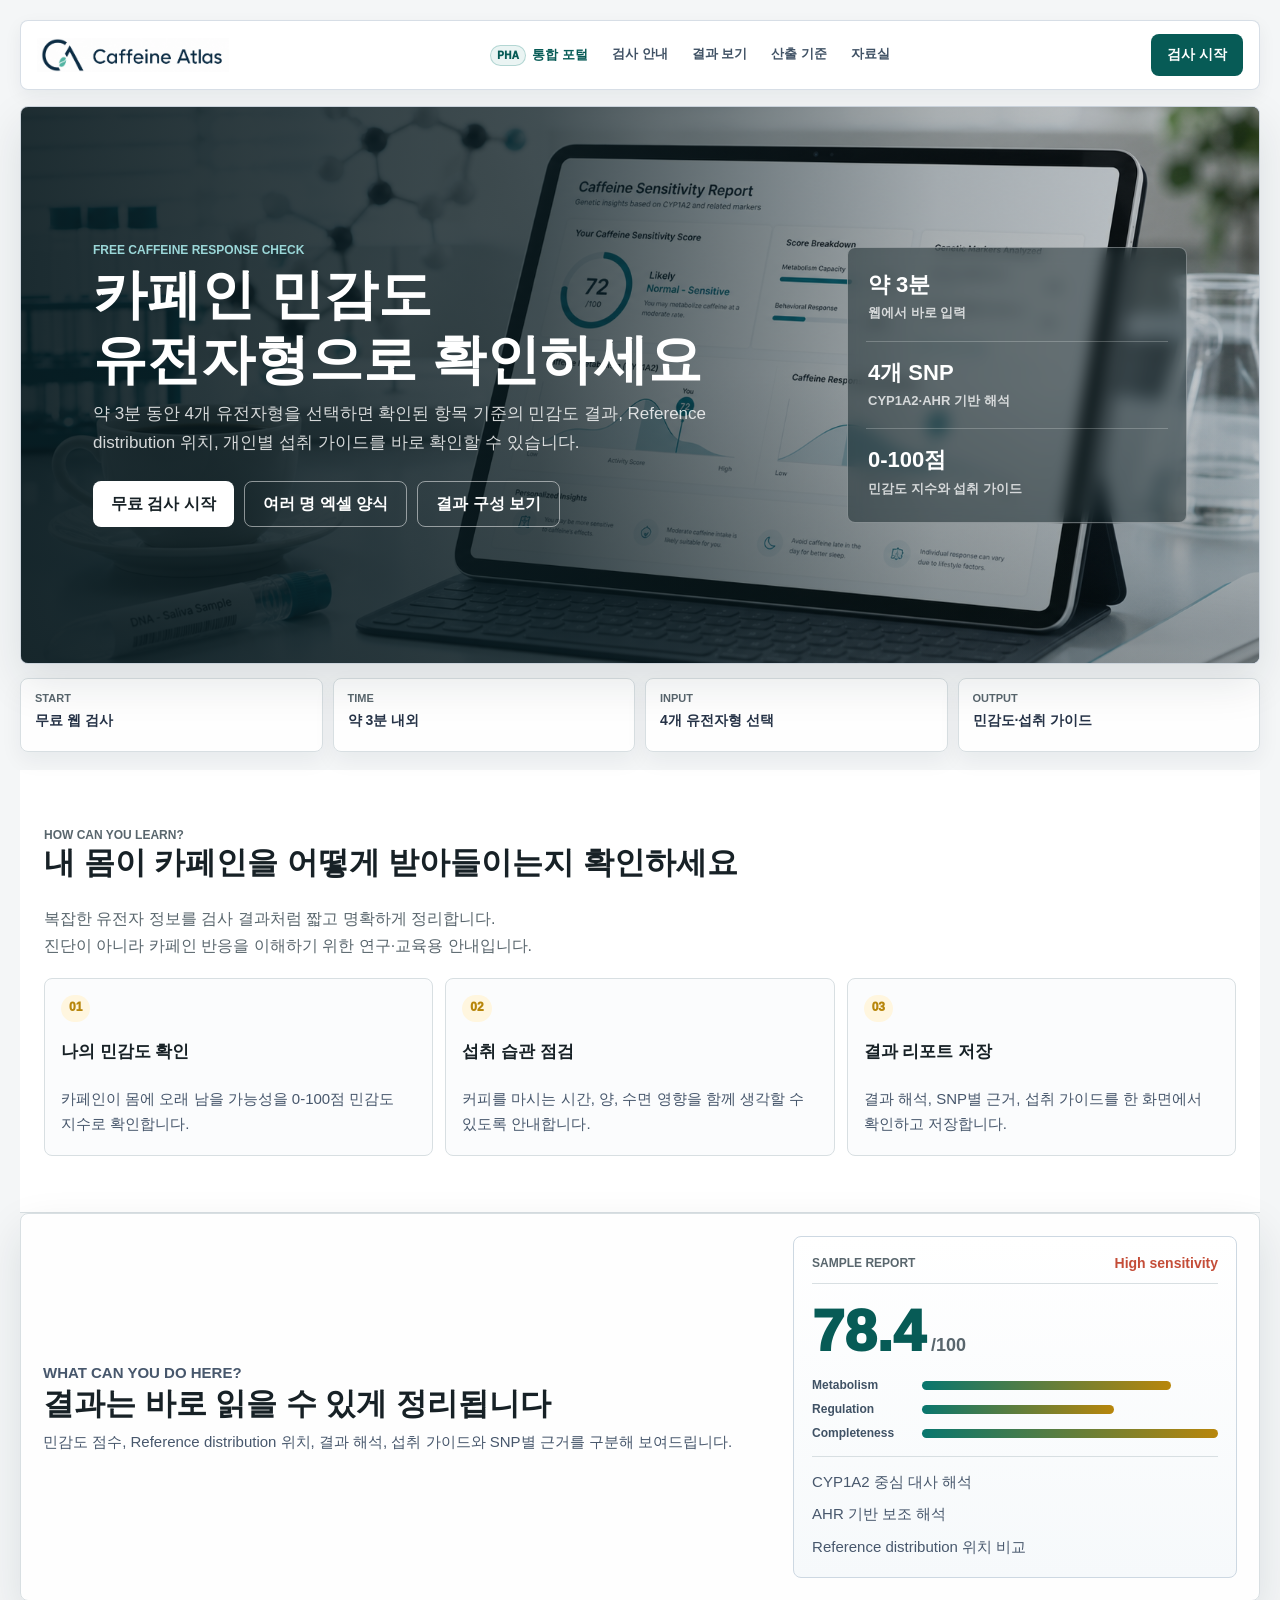
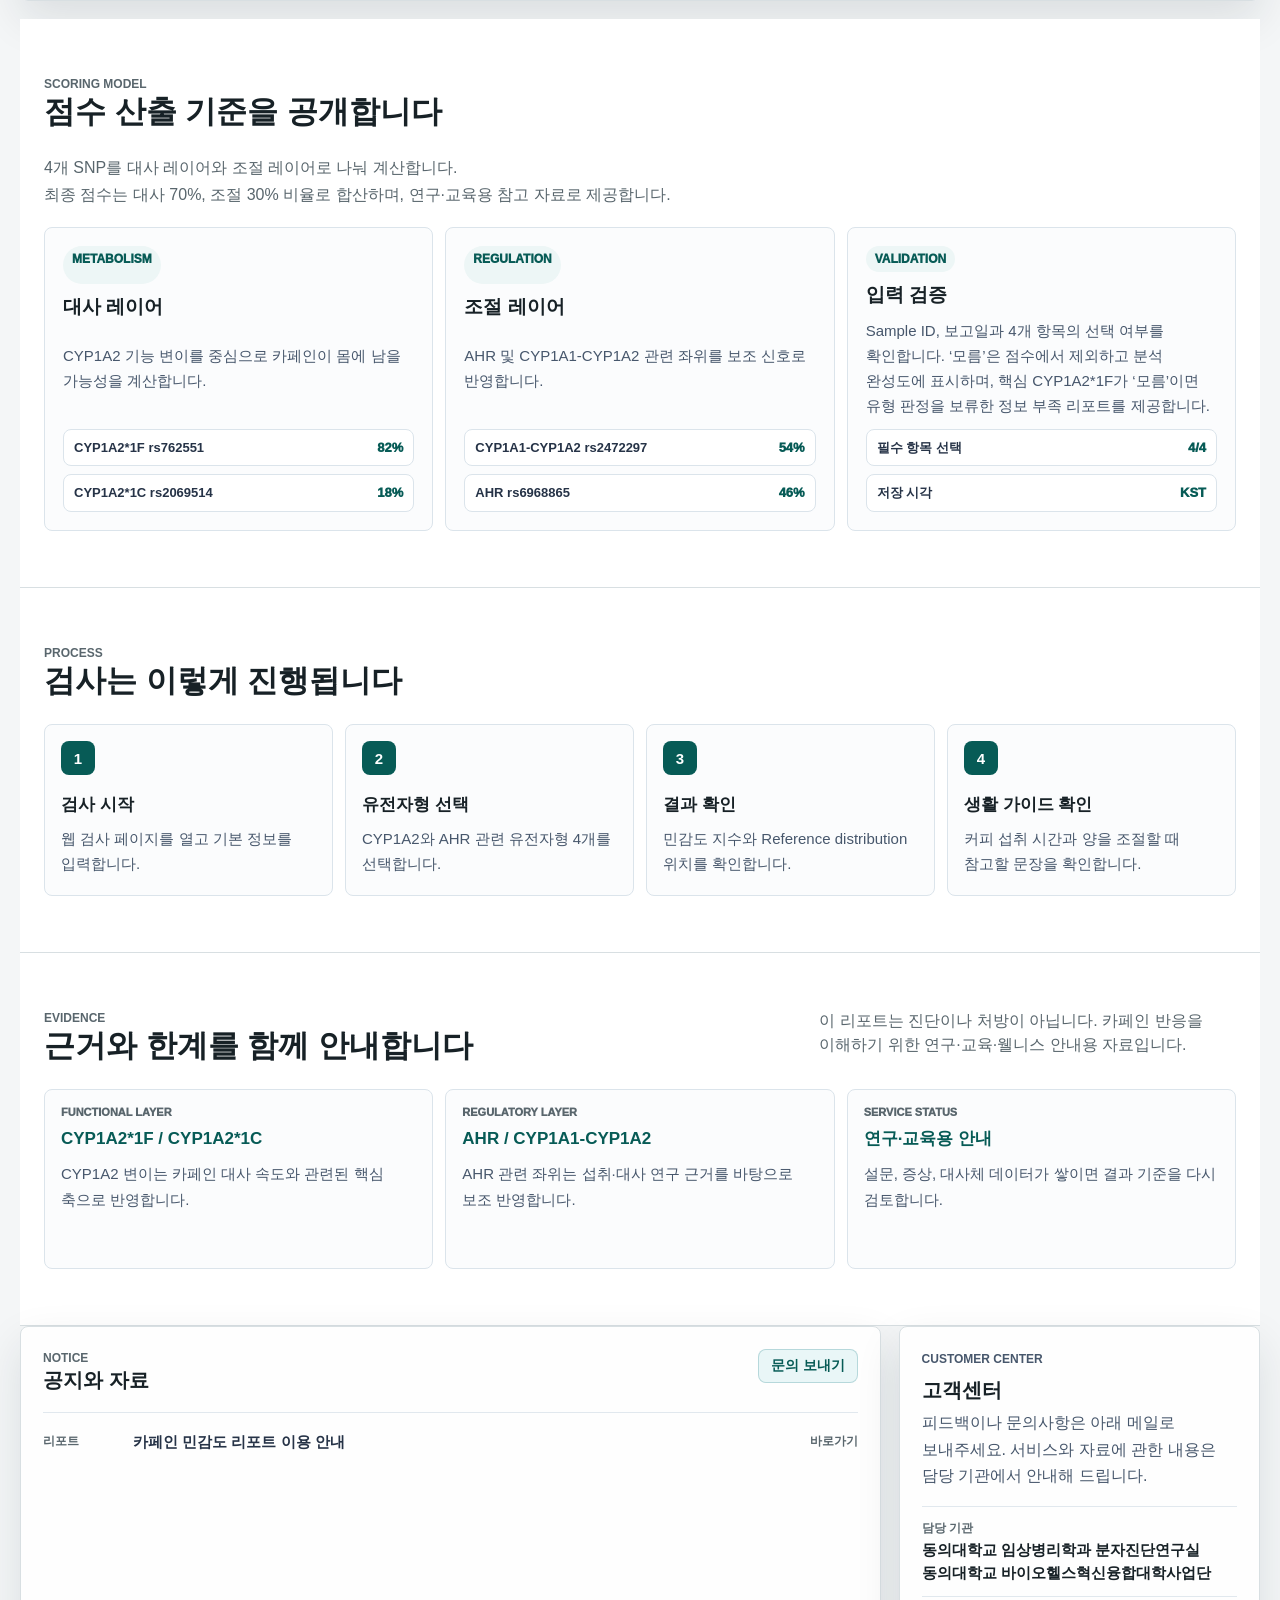
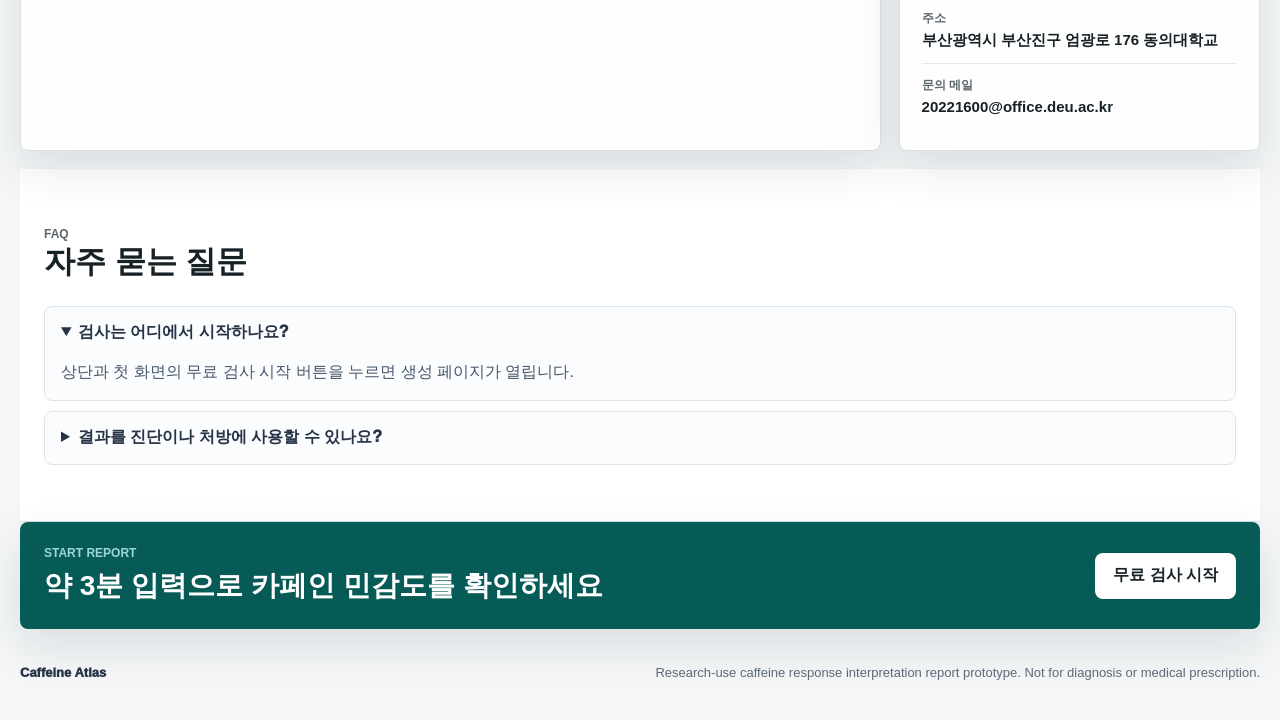
==== commit b33de5db: "Retire duplicate Personal Health Atlas portal; point Caffeine Atlas root to its service" ====
--- a/index.html
+++ b/index.html
@@ -3,1188 +3,34 @@
 <head>
   <meta charset="utf-8">
   <meta name="viewport" content="width=device-width, initial-scale=1">
-  <title>Personal Health Atlas | 개인 건강 통합 포털</title>
-  <meta name="description" content="건강검진 결과 해석과 카페인 민감도 유전자 리포트를 한 곳에서 선택하고 연결하는 개인 건강 통합 포털입니다.">
-  <meta name="robots" content="index,follow">
-  <link rel="canonical" href="https://haru-today.github.io/caffeine-atlas/">
-  <meta property="og:type" content="website">
-  <meta property="og:site_name" content="Personal Health Atlas">
-  <meta property="og:title" content="Personal Health Atlas | 개인 건강 통합 포털">
-  <meta property="og:description" content="건강검진과 카페인 유전자 리포트를 한 곳에서 선택하고 연결하세요.">
-  <meta property="og:url" content="https://haru-today.github.io/caffeine-atlas/">
-  <meta name="twitter:card" content="summary">
-  <meta name="twitter:title" content="Personal Health Atlas | 개인 건강 통합 포털">
-  <meta name="twitter:description" content="건강검진과 카페인 유전자 리포트를 한 곳에서 선택하고 연결하세요.">
+  <meta name="referrer" content="no-referrer">
+  <title>Caffeine Atlas | 카페인 유전자 정보·리포트</title>
+  <meta name="description" content="Caffeine Atlas의 카페인 관련 유전자 정보와 연구·교육용 리포트를 살펴보세요. 통합 포털은 LABDAM입니다.">
+  <meta name="robots" content="noindex,follow">
+  <link rel="canonical" href="https://haru-today.github.io/caffeine-atlas/caffeine-sensitivity-app/index.html">
+  <meta http-equiv="refresh" content="0; url=./caffeine-sensitivity-app/index.html">
   <style>
-    :root {
-      --bg: #f4f6f8;
-      --surface: #ffffff;
-      --surface-soft: #eef1f3;
-      --ink: #172027;
-      --muted: #5d6972;
-      --line: #d9dfe3;
-      --health: #2563a9;
-      --health-soft: #eaf2fb;
-      --caffeine: #b94f3e;
-      --caffeine-soft: #faeee9;
-      --green: #1f735d;
-      --green-soft: #e8f3ef;
-      --yellow: #b17a16;
-      --shadow: 0 18px 42px rgba(23, 32, 39, 0.08);
-    }
-
-    * {
-      box-sizing: border-box;
-    }
-
-    html {
-      scroll-behavior: smooth;
-    }
-
-    body {
-      margin: 0;
-      background: var(--bg);
-      color: var(--ink);
-      font-family: -apple-system, BlinkMacSystemFont, "Segoe UI", "Noto Sans KR", Arial, sans-serif;
-      letter-spacing: 0;
-      word-break: keep-all;
-      overflow-wrap: break-word;
-    }
-
-    a {
-      color: inherit;
-      text-decoration: none;
-    }
-
-    button {
-      font: inherit;
-    }
-
-    img {
-      display: block;
-      max-width: 100%;
-    }
-
-    h1,
-    h2,
-    h3,
-    p {
-      margin-top: 0;
-    }
-
-    h1 {
-      max-width: 700px;
-      margin-bottom: 20px;
-      font-size: clamp(38px, 5vw, 66px);
-      line-height: 1.08;
-      text-wrap: balance;
-    }
-
-    h2 {
-      margin-bottom: 10px;
-      font-size: clamp(27px, 3vw, 40px);
-      line-height: 1.2;
-    }
-
-    h3 {
-      margin-bottom: 8px;
-      font-size: 20px;
-      line-height: 1.3;
-    }
-
-    .shell {
-      width: min(1240px, calc(100% - 40px));
-      margin: 0 auto;
-    }
-
-    .site-header {
-      position: sticky;
-      z-index: 30;
-      top: 0;
-      border-bottom: 1px solid rgba(217, 223, 227, 0.9);
-      background: rgba(255, 255, 255, 0.96);
-      backdrop-filter: blur(14px);
-    }
-
-    .site-nav {
-      display: flex;
-      min-height: 74px;
-      justify-content: space-between;
-      gap: 24px;
-      align-items: center;
-    }
-
-    .brand {
-      display: inline-flex;
-      min-width: 0;
-      gap: 11px;
-      align-items: center;
-    }
-
-    .brand-logo {
-      width: 42px;
-      height: 42px;
-      flex: 0 0 auto;
-      border: 1px solid var(--line);
-      border-radius: 8px;
-      background: #fff;
-      object-fit: cover;
-    }
-
-    .brand-copy {
-      display: grid;
-      gap: 3px;
-      min-width: 0;
-      line-height: 1.08;
-    }
-
-    .brand-copy strong {
-      font-size: 16px;
-    }
-
-    .brand-copy small {
-      color: var(--muted);
-      font-size: 11px;
-      font-weight: 750;
-    }
-
-    .nav-links {
-      display: flex;
-      gap: 24px;
-      align-items: center;
-      color: #43515b;
-      font-size: 13px;
-      font-weight: 850;
-    }
-
-    .nav-links a:hover {
-      color: var(--ink);
-    }
-
-    .nav-cta {
-      display: inline-flex;
-      min-height: 40px;
-      padding: 0 15px;
-      align-items: center;
-      border-radius: 8px;
-      background: var(--ink);
-      color: #fff;
-    }
-
-    .nav-menu {
-      display: none;
-      width: 40px;
-      height: 40px;
-      padding: 0;
-      border: 1px solid var(--line);
-      border-radius: 8px;
-      background: #fff;
-      color: var(--ink);
-      cursor: pointer;
-      font-size: 18px;
-    }
-
-    .portal-intro {
-      display: grid;
-      grid-template-columns: minmax(0, 0.88fr) minmax(440px, 1fr);
-      gap: clamp(44px, 7vw, 92px);
-      min-height: 620px;
-      align-items: center;
-      padding: 64px 0;
-    }
-
-    .eyebrow {
-      margin-bottom: 10px;
-      color: var(--green);
-      font-size: 12px;
-      font-weight: 950;
-      text-transform: uppercase;
-    }
-
-    .intro-copy > p:not(.eyebrow) {
-      max-width: 640px;
-      margin-bottom: 0;
-      color: var(--muted);
-      font-size: 18px;
-      line-height: 1.75;
-    }
-
-    .portal-status {
-      display: flex;
-      flex-wrap: wrap;
-      gap: 18px;
-      margin-top: 30px;
-      padding-top: 22px;
-      border-top: 1px solid var(--line);
-    }
-
-    .portal-status div {
-      display: grid;
-      gap: 5px;
-      min-width: 138px;
-    }
-
-    .portal-status strong {
-      font-size: 20px;
-    }
-
-    .portal-status span {
-      color: var(--muted);
-      font-size: 12px;
-      font-weight: 750;
-    }
-
-    .service-launcher {
-      overflow: hidden;
-      border: 1px solid #cfd7dc;
-      border-radius: 8px;
-      background: var(--surface);
-      box-shadow: var(--shadow);
-    }
-
-    .launcher-head {
-      display: flex;
-      min-height: 68px;
-      justify-content: space-between;
-      gap: 16px;
-      align-items: center;
-      padding: 0 22px;
-      border-bottom: 1px solid var(--line);
-    }
-
-    .launcher-head div {
-      display: grid;
-      gap: 3px;
-    }
-
-    .launcher-head strong {
-      font-size: 17px;
-    }
-
-    .launcher-head span {
-      color: var(--muted);
-      font-size: 12px;
-    }
-
-    .connected {
-      display: inline-flex;
-      min-height: 28px;
-      padding: 0 9px;
-      align-items: center;
-      border-radius: 999px;
-      background: var(--green-soft);
-      color: var(--green);
-      font-size: 11px;
-      font-weight: 900;
-    }
-
-    .launcher-item {
-      display: grid;
-      grid-template-columns: 54px minmax(0, 1fr) auto;
-      gap: 16px;
-      align-items: center;
-      min-height: 132px;
-      padding: 22px;
-      border-bottom: 1px solid var(--line);
-      transition: background 160ms ease;
-    }
-
-    .launcher-item:last-child {
-      border-bottom: 0;
-    }
-
-    .launcher-item:hover {
-      background: #fafbfc;
-    }
-
-    .service-icon {
-      display: grid;
-      width: 54px;
-      height: 54px;
-      overflow: hidden;
-      place-items: center;
-      border-radius: 8px;
-    }
-
-    .service-icon.health {
-      border: 1px solid #c9d8e9;
-      background: #fff;
-    }
-
-    .service-icon.caffeine {
-      border: 1px solid #e4e7e9;
-      background: #fff;
-    }
-
-    .service-icon img {
-      width: 40px;
-      height: 40px;
-      border-radius: 6px;
-      object-fit: contain;
-    }
-
-    .service-icon.caffeine img {
-      width: 44px;
-      height: 28px;
-      object-fit: cover;
-      object-position: left center;
-    }
-
-    .launcher-copy {
-      min-width: 0;
-    }
-
-    .launcher-copy span {
-      display: block;
-      margin-bottom: 5px;
-      color: var(--muted);
-      font-size: 11px;
-      font-weight: 900;
-      text-transform: uppercase;
-    }
-
-    .launcher-copy strong {
-      display: block;
-      margin-bottom: 6px;
-      font-size: 19px;
-    }
-
-    .launcher-copy p {
-      margin-bottom: 0;
-      color: var(--muted);
-      font-size: 13px;
-      line-height: 1.55;
-    }
-
-    .launch-button {
-      display: inline-flex;
-      min-height: 40px;
-      padding: 0 13px;
-      align-items: center;
-      justify-content: center;
-      border: 1px solid var(--line);
-      border-radius: 8px;
-      background: #fff;
-      font-size: 13px;
-      font-weight: 900;
-      white-space: nowrap;
-    }
-
-    .launcher-item.health .launch-button {
-      border-color: #bdd0e8;
-      color: var(--health);
-    }
-
-    .launcher-item.caffeine .launch-button {
-      border-color: #e5c0b8;
-      color: var(--caffeine);
-    }
-
-    .overview-band {
-      border-top: 1px solid var(--line);
-      border-bottom: 1px solid var(--line);
-      background: var(--surface);
-    }
-
-    .overview-grid {
-      display: grid;
-      grid-template-columns: repeat(4, minmax(0, 1fr));
-    }
-
-    .overview-item {
-      min-height: 104px;
-      padding: 22px 24px;
-      border-right: 1px solid var(--line);
-    }
-
-    .overview-item:last-child {
-      border-right: 0;
-    }
-
-    .overview-item span {
-      display: block;
-      margin-bottom: 8px;
-      color: var(--muted);
-      font-size: 11px;
-      font-weight: 900;
-      text-transform: uppercase;
-    }
-
-    .overview-item strong {
-      display: block;
-      font-size: 15px;
-      line-height: 1.45;
-    }
-
-    .section-band {
-      padding: 84px 0;
-    }
-
-    .section-band.alt {
-      border-top: 1px solid var(--line);
-      border-bottom: 1px solid var(--line);
-      background: var(--surface);
-    }
-
-    .section-head {
-      display: grid;
-      grid-template-columns: minmax(0, 1fr) minmax(300px, 0.55fr);
-      gap: 40px;
-      align-items: end;
-      margin-bottom: 30px;
-    }
-
-    .section-head p:not(.eyebrow) {
-      margin-bottom: 0;
-      color: var(--muted);
-      font-size: 15px;
-      line-height: 1.72;
-    }
-
-    .service-grid {
-      display: grid;
-      grid-template-columns: repeat(2, minmax(0, 1fr));
-      gap: 16px;
-    }
-
-    .service-card {
-      display: grid;
-      min-height: 370px;
-      overflow: hidden;
-      border: 1px solid var(--line);
-      border-radius: 8px;
-      background: var(--surface);
-    }
-
-    .service-visual {
-      display: flex;
-      min-height: 120px;
-      justify-content: space-between;
-      gap: 24px;
-      align-items: center;
-      padding: 24px;
-    }
-
-    .service-card.health .service-visual {
-      background: var(--health-soft);
-      color: var(--health);
-    }
-
-    .service-card.caffeine .service-visual {
-      border-bottom: 1px solid var(--line);
-      background: #fff;
-      color: var(--caffeine);
-    }
-
-    .service-visual span {
-      font-size: 12px;
-      font-weight: 950;
-      text-transform: uppercase;
-    }
-
-    .service-visual strong {
-      display: block;
-      margin-top: 8px;
-      font-size: 25px;
-    }
-
-    .service-visual img {
-      width: 76px;
-      height: 76px;
-      border-radius: 8px;
-      background: #fff;
-      object-fit: contain;
-    }
-
-    .service-card.health .service-visual img {
-      padding: 7px;
-      border: 1px solid #c9d8e9;
-    }
-
-    .service-card.caffeine .service-visual img {
-      width: 150px;
-      height: auto;
-      padding: 8px;
-      border: 1px solid #e4e7e9;
-    }
-
-    .service-body {
-      display: flex;
-      flex-direction: column;
-      padding: 26px;
-    }
-
-    .service-body p {
-      margin-bottom: 0;
-      color: var(--muted);
-      font-size: 15px;
-      line-height: 1.7;
-    }
-
-    .tag-list {
-      display: flex;
-      flex-wrap: wrap;
-      gap: 8px;
-      margin-top: 20px;
-    }
-
-    .tag-list span {
-      display: inline-flex;
-      min-height: 28px;
-      padding: 0 9px;
-      align-items: center;
-      border-radius: 999px;
-      background: var(--surface-soft);
-      color: #46535d;
-      font-size: 11px;
-      font-weight: 850;
-    }
-
-    .service-actions {
-      display: flex;
-      flex-wrap: wrap;
-      gap: 16px;
-      align-items: center;
-      margin-top: auto;
-      padding-top: 26px;
-    }
-
-    .primary-action {
-      display: inline-flex;
-      min-height: 42px;
-      padding: 0 15px;
-      align-items: center;
-      border-radius: 8px;
-      background: var(--ink);
-      color: #fff;
-      font-size: 13px;
-      font-weight: 900;
-    }
-
-    .text-action {
-      color: var(--muted);
-      font-size: 13px;
-      font-weight: 850;
-    }
-
-    .route-tool {
-      display: grid;
-      grid-template-columns: minmax(0, 0.68fr) minmax(360px, 1fr);
-      overflow: hidden;
-      border: 1px solid var(--line);
-      border-radius: 8px;
-      background: var(--surface);
-      box-shadow: var(--shadow);
-    }
-
-    .route-options {
-      display: grid;
-      align-content: start;
-      padding: 18px;
-      border-right: 1px solid var(--line);
-      background: #f8f9fa;
-    }
-
-    .route-option {
-      min-height: 54px;
-      padding: 0 14px;
-      border: 0;
-      border-bottom: 1px solid var(--line);
-      background: transparent;
-      color: var(--ink);
-      cursor: pointer;
-      text-align: left;
-      font-weight: 850;
-    }
-
-    .route-option:last-child {
-      border-bottom: 0;
-    }
-
-    .route-option[aria-pressed="true"] {
-      border-radius: 6px;
-      background: var(--ink);
-      color: #fff;
-    }
-
-    .route-result {
-      display: flex;
-      min-height: 260px;
-      flex-direction: column;
-      justify-content: center;
-      padding: 38px;
-    }
-
-    .route-result h3 {
-      max-width: 640px;
-      font-size: clamp(23px, 2.5vw, 32px);
-    }
-
-    .route-result > p:not(.eyebrow) {
-      max-width: 680px;
-      margin-bottom: 0;
-      color: var(--muted);
-      line-height: 1.7;
-    }
-
-    .route-result .service-actions {
-      margin-top: 22px;
-      padding-top: 0;
-    }
-
-    [hidden] {
-      display: none !important;
-    }
-
-    .flow-list {
-      display: grid;
-      grid-template-columns: repeat(3, minmax(0, 1fr));
-      border-top: 1px solid var(--line);
-      border-bottom: 1px solid var(--line);
-    }
-
-    .flow-item {
-      min-height: 190px;
-      padding: 28px;
-      border-right: 1px solid var(--line);
-    }
-
-    .flow-item:last-child {
-      border-right: 0;
-    }
-
-    .flow-item > span {
-      display: block;
-      margin-bottom: 22px;
-      color: var(--yellow);
-      font-size: 12px;
-      font-weight: 950;
-    }
-
-    .flow-item p {
-      margin-bottom: 0;
-      color: var(--muted);
-      font-size: 14px;
-      line-height: 1.65;
-    }
-
-    .notice-grid {
-      display: grid;
-      grid-template-columns: minmax(0, 1fr) minmax(330px, 0.48fr);
-      gap: 48px;
-      align-items: start;
-    }
-
-    .notice-copy p {
-      max-width: 720px;
-      margin-bottom: 0;
-      color: var(--muted);
-      line-height: 1.75;
-    }
-
-    .contact-list {
-      display: grid;
-      gap: 12px;
-      padding-left: 28px;
-      border-left: 1px solid var(--line);
-    }
-
-    .contact-list span {
-      color: var(--muted);
-      font-size: 11px;
-      font-weight: 900;
-      text-transform: uppercase;
-    }
-
-    .contact-list strong,
-    .contact-list a {
-      font-size: 14px;
-      line-height: 1.55;
-    }
-
-    .footer {
-      display: flex;
-      min-height: 92px;
-      justify-content: space-between;
-      gap: 20px;
-      align-items: center;
-      border-top: 1px solid var(--line);
-      color: var(--muted);
-      font-size: 12px;
-    }
-
-    .footer strong {
-      color: var(--ink);
-      font-size: 14px;
-    }
-
-    @media (max-width: 980px) {
-      .portal-intro,
-      .section-head,
-      .notice-grid {
-        grid-template-columns: 1fr;
-      }
-
-      .portal-intro {
-        gap: 40px;
-        min-height: 0;
-      }
-
-      .overview-grid {
-        grid-template-columns: repeat(2, minmax(0, 1fr));
-      }
-
-      .overview-item:nth-child(2) {
-        border-right: 0;
-      }
-
-      .overview-item:nth-child(-n+2) {
-        border-bottom: 1px solid var(--line);
-      }
-
-      .contact-list {
-        padding-left: 0;
-        border-left: 0;
-      }
-    }
-
-    @media (max-width: 760px) {
-      .shell {
-        width: min(100% - 24px, 1240px);
-      }
-
-      .site-nav {
-        min-height: 66px;
-        flex-wrap: wrap;
-      }
-
-      .nav-menu {
-        display: inline-grid;
-        place-items: center;
-      }
-
-      .nav-links {
-        display: none;
-        width: 100%;
-        order: 3;
-        gap: 0;
-        padding: 8px 0 14px;
-        border-top: 1px solid var(--line);
-      }
-
-      .nav-links.open {
-        display: grid;
-      }
-
-      .nav-links a {
-        display: flex;
-        min-height: 42px;
-        align-items: center;
-      }
-
-      .nav-cta {
-        justify-content: center;
-      }
-
-      .portal-intro {
-        padding: 48px 0;
-      }
-
-      h1 {
-        font-size: clamp(36px, 11vw, 48px);
-      }
-
-      .intro-copy > p:not(.eyebrow) {
-        font-size: 16px;
-      }
-
-      .portal-status {
-        gap: 14px;
-      }
-
-      .launcher-item {
-        grid-template-columns: 46px minmax(0, 1fr);
-        padding: 18px;
-      }
-
-      .service-icon {
-        width: 46px;
-        height: 46px;
-      }
-
-      .launch-button {
-        grid-column: 1 / -1;
-        width: 100%;
-      }
-
-      .overview-grid,
-      .service-grid,
-      .flow-list {
-        grid-template-columns: 1fr;
-      }
-
-      .overview-item,
-      .overview-item:nth-child(2),
-      .flow-item {
-        border-right: 0;
-        border-bottom: 1px solid var(--line);
-      }
-
-      .overview-item:last-child,
-      .flow-item:last-child {
-        border-bottom: 0;
-      }
-
-      .section-band {
-        padding: 60px 0;
-      }
-
-      .route-tool {
-        grid-template-columns: 1fr;
-      }
-
-      .route-options {
-        border-right: 0;
-        border-bottom: 1px solid var(--line);
-      }
-
-      .route-result {
-        min-height: 0;
-        padding: 28px 22px;
-      }
-
-      .footer {
-        display: grid;
-        align-content: center;
-      }
-    }
-
-    @media (max-width: 430px) {
-      .brand-copy small {
-        display: none;
-      }
-
-      .brand-copy strong {
-        font-size: 14px;
-      }
-
-      .portal-status div {
-        width: calc(50% - 7px);
-        min-width: 0;
-      }
-
-      .service-visual {
-        align-items: flex-start;
-      }
-
-      .service-card.caffeine .service-visual img {
-        width: 112px;
-      }
-    }
+    :root{color-scheme:light}
+    *{box-sizing:border-box}
+    body{min-height:100vh;display:grid;place-items:center;margin:0;padding:24px;font-family:-apple-system,BlinkMacSystemFont,"Noto Sans KR","Malgun Gothic",sans-serif;background:#f6f8f9;color:#192b33;line-height:1.7}
+    main{width:min(580px,100%);background:white;border:1px solid #dde5e8;border-radius:15px;padding:36px}
+    h1{margin:0 0 10px;font-size:1.65rem}
+    p{margin:0 0 20px}
+    a{color:#165b65;text-underline-offset:3px}
+    a:focus-visible{outline:3px solid #165b65;outline-offset:3px}
+    nav{display:flex;gap:18px;flex-wrap:wrap}
+    small{display:block;color:#60717b;font-size:.82rem;margin-top:22px}
   </style>
-  <script type="application/ld+json">
-    {
-      "@context": "https://schema.org",
-      "@type": "WebSite",
-      "name": "Personal Health Atlas",
-      "url": "https://haru-today.github.io/caffeine-atlas/",
-      "description": "건강검진 결과 해석과 카페인 민감도 유전자 리포트를 한 곳에서 선택하고 연결하는 개인 건강 통합 포털입니다."
-    }
-  </script>
 </head>
 <body>
-  <header class="site-header">
-    <nav class="site-nav shell" aria-label="주요 메뉴">
-      <a class="brand" href="#top" aria-label="Personal Health Atlas 홈">
-        <img class="brand-logo" src="./caffeine-sensitivity-app/assets/personal-health-atlas-logo.png" alt="Personal Health Atlas">
-        <span class="brand-copy">
-          <strong>Personal Health Atlas</strong>
-          <small>Integrated health service portal</small>
-        </span>
-      </a>
-      <button class="nav-menu" id="navMenu" type="button" aria-expanded="false" aria-controls="navLinks" aria-label="메뉴 열기">☰</button>
-      <div class="nav-links" id="navLinks">
-        <a href="#services">연결 서비스</a>
-        <a href="#guide">선택 도우미</a>
-        <a href="#flow">이용 흐름</a>
-        <a href="#notice">데이터 안내</a>
-        <a class="nav-cta" href="#services">서비스 선택</a>
-      </div>
+  <main>
+    <h1>Caffeine Atlas</h1>
+    <p>카페인 관련 유전자 정보를 다루는 연구·교육용 서비스로 이동합니다. 자동 이동하지 않으면 아래 링크를 이용하세요.</p>
+    <nav aria-label="이동 링크">
+      <a href="./caffeine-sensitivity-app/index.html">Caffeine Atlas 서비스 열기</a>
+      <a href="https://haru-today.github.io/">LABDAM 통합 포털</a>
     </nav>
-  </header>
-
-  <main id="top">
-    <section class="portal-intro shell" aria-labelledby="portal-title">
-      <div class="intro-copy">
-        <p class="eyebrow">Personal health service hub</p>
-        <h1 id="portal-title">건강 데이터를 한 곳에서 시작하세요</h1>
-        <p>건강검진 결과와 유전자 기반 생활 반응을 각각 확인하고, 필요한 서비스를 한 화면에서 선택할 수 있습니다.</p>
-        <div class="portal-status" aria-label="포털 현황">
-          <div>
-            <strong>2개</strong>
-            <span>연결된 건강 서비스</span>
-          </div>
-          <div>
-            <strong>1개 포털</strong>
-            <span>공통 시작 화면</span>
-          </div>
-          <div>
-            <strong>연구·교육용</strong>
-            <span>진단·처방 대체 불가</span>
-          </div>
-        </div>
-      </div>
-
-      <div class="service-launcher" aria-label="연결된 서비스">
-        <div class="launcher-head">
-          <div>
-            <strong>연결된 서비스</strong>
-            <span>확인할 건강 정보에 맞춰 선택하세요.</span>
-          </div>
-          <span class="connected">2 services</span>
-        </div>
-        <a class="launcher-item health" href="https://haru-today.github.io/labinsight/">
-          <span class="service-icon health">
-            <img src="./caffeine-sensitivity-app/assets/labinsight-icon.png" alt="">
-          </span>
-          <span class="launcher-copy">
-            <span>Health check</span>
-            <strong>LabInsight</strong>
-            <p>건강검진 수치 해석과 추천 검진을 확인합니다.</p>
-          </span>
-          <span class="launch-button">열기 →</span>
-        </a>
-        <a class="launcher-item caffeine" href="./caffeine-sensitivity-app/index.html">
-          <span class="service-icon caffeine">
-            <img src="./caffeine-sensitivity-app/assets/caffeine-atlas-logo-wordmark.png" alt="">
-          </span>
-          <span class="launcher-copy">
-            <span>Genetics report</span>
-            <strong>Caffeine Atlas</strong>
-            <p>카페인 민감도와 개인별 섭취 가이드를 확인합니다.</p>
-          </span>
-          <span class="launch-button">열기 →</span>
-        </a>
-      </div>
-    </section>
-
-    <div class="overview-band">
-      <div class="overview-grid shell" aria-label="통합 포털 주요 기능">
-        <div class="overview-item">
-          <span>Health check</span>
-          <strong>검진 수치와 참고 범위 해석</strong>
-        </div>
-        <div class="overview-item">
-          <span>Recommendation</span>
-          <strong>결과 이후 추천 검진 안내</strong>
-        </div>
-        <div class="overview-item">
-          <span>Genetics</span>
-          <strong>카페인 관련 4개 SNP 분석</strong>
-        </div>
-        <div class="overview-item">
-          <span>Guidance</span>
-          <strong>개인별 섭취 가이드 연결</strong>
-        </div>
-      </div>
-    </div>
-
-    <section class="section-band shell" id="services">
-      <div class="section-head">
-        <div>
-          <p class="eyebrow">Connected services</p>
-          <h2>두 가지 건강 정보를 구분해서 확인합니다</h2>
-        </div>
-        <p>검진 결과는 현재 상태를, 유전자 정보는 개인 반응 가능성을 설명합니다. 두 서비스는 역할을 분리해 제공됩니다.</p>
-      </div>
-
-      <div class="service-grid">
-        <article class="service-card health">
-          <div class="service-visual">
-            <div>
-              <span>Current health status</span>
-              <strong>건강검진 결과</strong>
-            </div>
-            <img src="./caffeine-sensitivity-app/assets/labinsight-icon.png" alt="LabInsight">
-          </div>
-          <div class="service-body">
-            <h3>LabInsight 건강검진 시스템</h3>
-            <p>검진 수치를 입력해 참고 범위를 확인하고, 생활관리 질문과 다음 추천 검진으로 이어갑니다.</p>
-            <div class="tag-list" aria-label="LabInsight 기능">
-              <span>검진 수치 입력</span>
-              <span>결과 해석</span>
-              <span>추천 검진</span>
-            </div>
-            <div class="service-actions">
-              <a class="primary-action" href="https://haru-today.github.io/labinsight/">LabInsight 열기</a>
-            </div>
-          </div>
-        </article>
-
-        <article class="service-card caffeine">
-          <div class="service-visual">
-            <div>
-              <span>Personal response</span>
-              <strong>카페인 유전자</strong>
-            </div>
-            <img src="./caffeine-sensitivity-app/assets/caffeine-atlas-logo-wordmark.png" alt="Caffeine Atlas">
-          </div>
-          <div class="service-body">
-            <h3>Caffeine Atlas 민감도 리포트</h3>
-            <p>4개 유전자형을 바탕으로 카페인 민감도 지수, Reference distribution 위치와 섭취 가이드를 확인합니다.</p>
-            <div class="tag-list" aria-label="Caffeine Atlas 기능">
-              <span>4개 SNP</span>
-              <span>0-100 민감도</span>
-              <span>섭취 가이드</span>
-            </div>
-            <div class="service-actions">
-              <a class="primary-action" href="./caffeine-sensitivity-app/analyzer.html">검사 시작</a>
-              <a class="text-action" href="./caffeine-sensitivity-app/index.html">서비스 소개 →</a>
-            </div>
-          </div>
-        </article>
-      </div>
-    </section>
-
-    <section class="section-band alt" id="guide">
-      <div class="shell">
-        <div class="section-head">
-          <div>
-            <p class="eyebrow">Start guide</p>
-            <h2>지금 가지고 있는 결과를 선택하세요</h2>
-          </div>
-          <p>건강 정보를 입력하지 않고, 선택한 상황에 맞는 가장 짧은 서비스 경로만 안내합니다.</p>
-        </div>
-
-        <div class="route-tool">
-          <div class="route-options" aria-label="보유 결과 선택">
-            <button class="route-option" type="button" data-route="health" aria-pressed="true">건강검진 결과지가 있어요</button>
-            <button class="route-option" type="button" data-route="caffeine" aria-pressed="false">카페인 유전자형 결과가 있어요</button>
-            <button class="route-option" type="button" data-route="both" aria-pressed="false">두 결과를 모두 확인하고 싶어요</button>
-          </div>
-          <div class="route-result" aria-live="polite">
-            <p class="eyebrow">Recommended route</p>
-            <h3 id="routeTitle">건강검진 결과부터 확인하세요</h3>
-            <p id="routeDescription">LabInsight에서 검진 수치를 입력하고 참고 범위와 다음 추천 검진을 확인합니다.</p>
-            <div class="service-actions">
-              <a class="primary-action" id="routePrimary" href="https://haru-today.github.io/labinsight/">LabInsight 시작</a>
-              <a class="text-action" id="routeSecondary" href="./caffeine-sensitivity-app/analyzer.html" hidden>Caffeine Atlas 이어보기 →</a>
-            </div>
-          </div>
-        </div>
-      </div>
-    </section>
-
-    <section class="section-band shell" id="flow">
-      <div class="section-head">
-        <div>
-          <p class="eyebrow">Integrated flow</p>
-          <h2>결과 확인에서 다음 행동까지 연결합니다</h2>
-        </div>
-        <p>각 서비스를 독립적으로 이용하면서도, 현재 상태와 개인 반응을 순서대로 이해할 수 있도록 공통 흐름을 제공합니다.</p>
-      </div>
-      <div class="flow-list">
-        <article class="flow-item">
-          <span>01 · CHECK</span>
-          <h3>현재 상태 확인</h3>
-          <p>건강검진 수치와 참고 범위를 먼저 확인합니다.</p>
-        </article>
-        <article class="flow-item">
-          <span>02 · UNDERSTAND</span>
-          <h3>개인 반응 이해</h3>
-          <p>유전자 정보를 생활 반응을 이해하는 보조 자료로 봅니다.</p>
-        </article>
-        <article class="flow-item">
-          <span>03 · NEXT</span>
-          <h3>다음 행동 정리</h3>
-          <p>추천 검진, 섭취 습관과 상담 질문으로 이어갑니다.</p>
-        </article>
-      </div>
-    </section>
-
-    <section class="section-band alt" id="notice">
-      <div class="notice-grid shell">
-        <div class="notice-copy">
-          <p class="eyebrow">Data and limitations</p>
-          <h2>데이터 범위와 서비스 한계를 먼저 안내합니다</h2>
-          <p>현재 공개 버전은 연구·교육용 프로토타입입니다. 건강검진 참고 범위는 검사기관과 개인 조건에 따라 다를 수 있으며, 유전자 리포트는 진단·치료·처방을 대체하지 않습니다.</p>
-        </div>
-        <div class="contact-list">
-          <span>Research team</span>
-          <strong>동의대학교 임상병리학과<br>분자진단연구실</strong>
-          <strong>동의대학교<br>바이오헬스혁신융합대학사업단</strong>
-          <a href="mailto:20221600@office.deu.ac.kr">20221600@office.deu.ac.kr</a>
-        </div>
-      </div>
-    </section>
+    <small>개인 건강 통합 포털은 LABDAM 하나입니다. Caffeine Atlas는 그 아래 연결된 별도 서비스입니다.</small>
   </main>
-
-  <footer class="footer shell">
-    <strong>Personal Health Atlas</strong>
-    <span>Integrated health insight portal prototype. Not for diagnosis or medical prescription.</span>
-  </footer>
-
-  <script>
-    (function () {
-      var navMenu = document.getElementById("navMenu");
-      var navLinks = document.getElementById("navLinks");
-      var routeButtons = document.querySelectorAll("[data-route]");
-      var routeTitle = document.getElementById("routeTitle");
-      var routeDescription = document.getElementById("routeDescription");
-      var routePrimary = document.getElementById("routePrimary");
-      var routeSecondary = document.getElementById("routeSecondary");
-      var routes = {
-        health: {
-          title: "건강검진 결과부터 확인하세요",
-          description: "LabInsight에서 검진 수치를 입력하고 참고 범위와 다음 추천 검진을 확인합니다.",
-          primaryLabel: "LabInsight 시작",
-          primaryHref: "https://haru-today.github.io/labinsight/",
-          secondary: false
-        },
-        caffeine: {
-          title: "카페인 유전자형 리포트로 시작하세요",
-          description: "CYP1A2와 AHR 관련 유전자형을 선택해 민감도 지수, Reference distribution 위치와 섭취 가이드를 확인합니다.",
-          primaryLabel: "Caffeine Atlas 시작",
-          primaryHref: "./caffeine-sensitivity-app/analyzer.html",
-          secondary: false
-        },
-        both: {
-          title: "현재 상태를 먼저 보고 개인 반응을 이어서 확인하세요",
-          description: "LabInsight에서 건강검진 결과를 확인한 뒤 Caffeine Atlas에서 카페인 반응 가능성을 보조 정보로 살펴봅니다.",
-          primaryLabel: "LabInsight 시작",
-          primaryHref: "https://haru-today.github.io/labinsight/",
-          secondary: true
-        }
-      };
-
-      navMenu.addEventListener("click", function () {
-        var open = navLinks.classList.toggle("open");
-        navMenu.setAttribute("aria-expanded", String(open));
-        navMenu.setAttribute("aria-label", open ? "메뉴 닫기" : "메뉴 열기");
-      });
-
-      navLinks.addEventListener("click", function (event) {
-        if (event.target.tagName === "A") {
-          navLinks.classList.remove("open");
-          navMenu.setAttribute("aria-expanded", "false");
-          navMenu.setAttribute("aria-label", "메뉴 열기");
-        }
-      });
-
-      routeButtons.forEach(function (button) {
-        button.addEventListener("click", function () {
-          var route = routes[button.getAttribute("data-route")];
-          routeButtons.forEach(function (item) {
-            item.setAttribute("aria-pressed", String(item === button));
-          });
-          routeTitle.textContent = route.title;
-          routeDescription.textContent = route.description;
-          routePrimary.textContent = route.primaryLabel;
-          routePrimary.href = route.primaryHref;
-          routeSecondary.hidden = !route.secondary;
-        });
-      });
-    }());
-  </script>
 </body>
 </html>
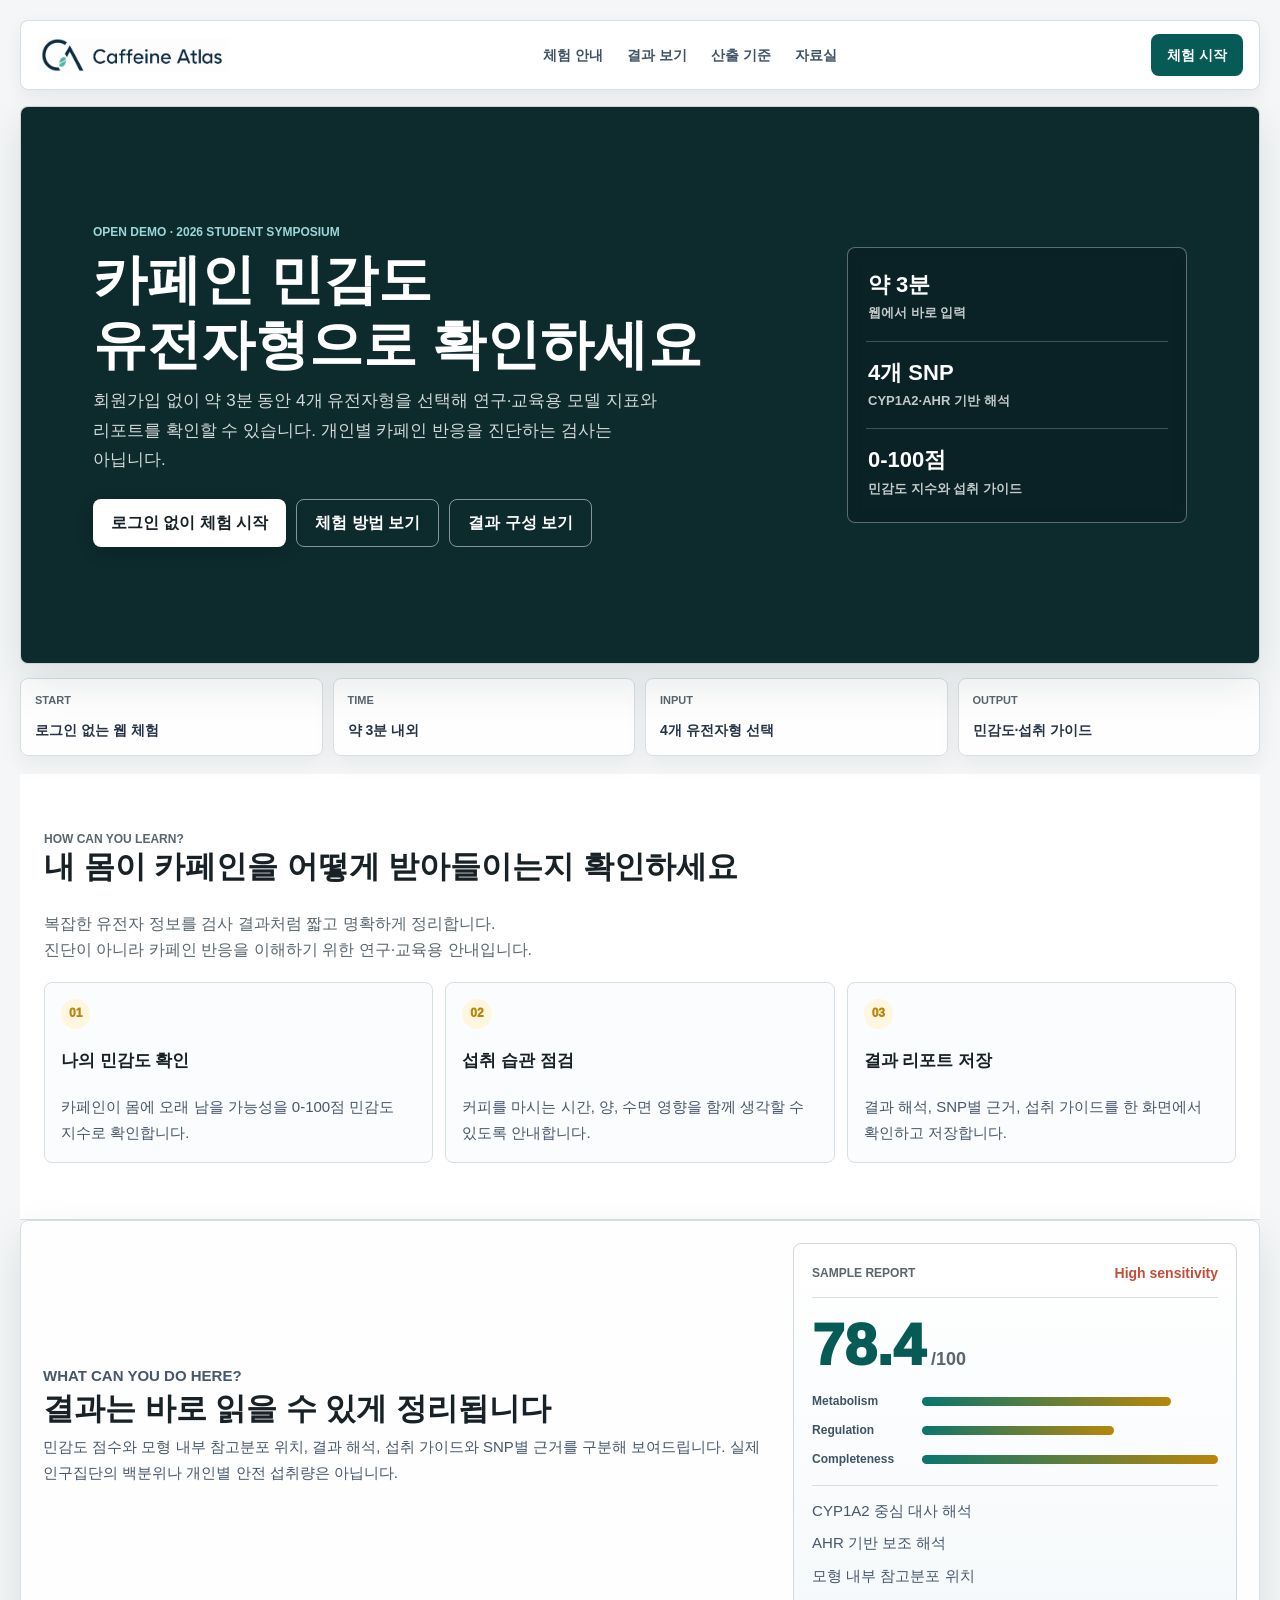
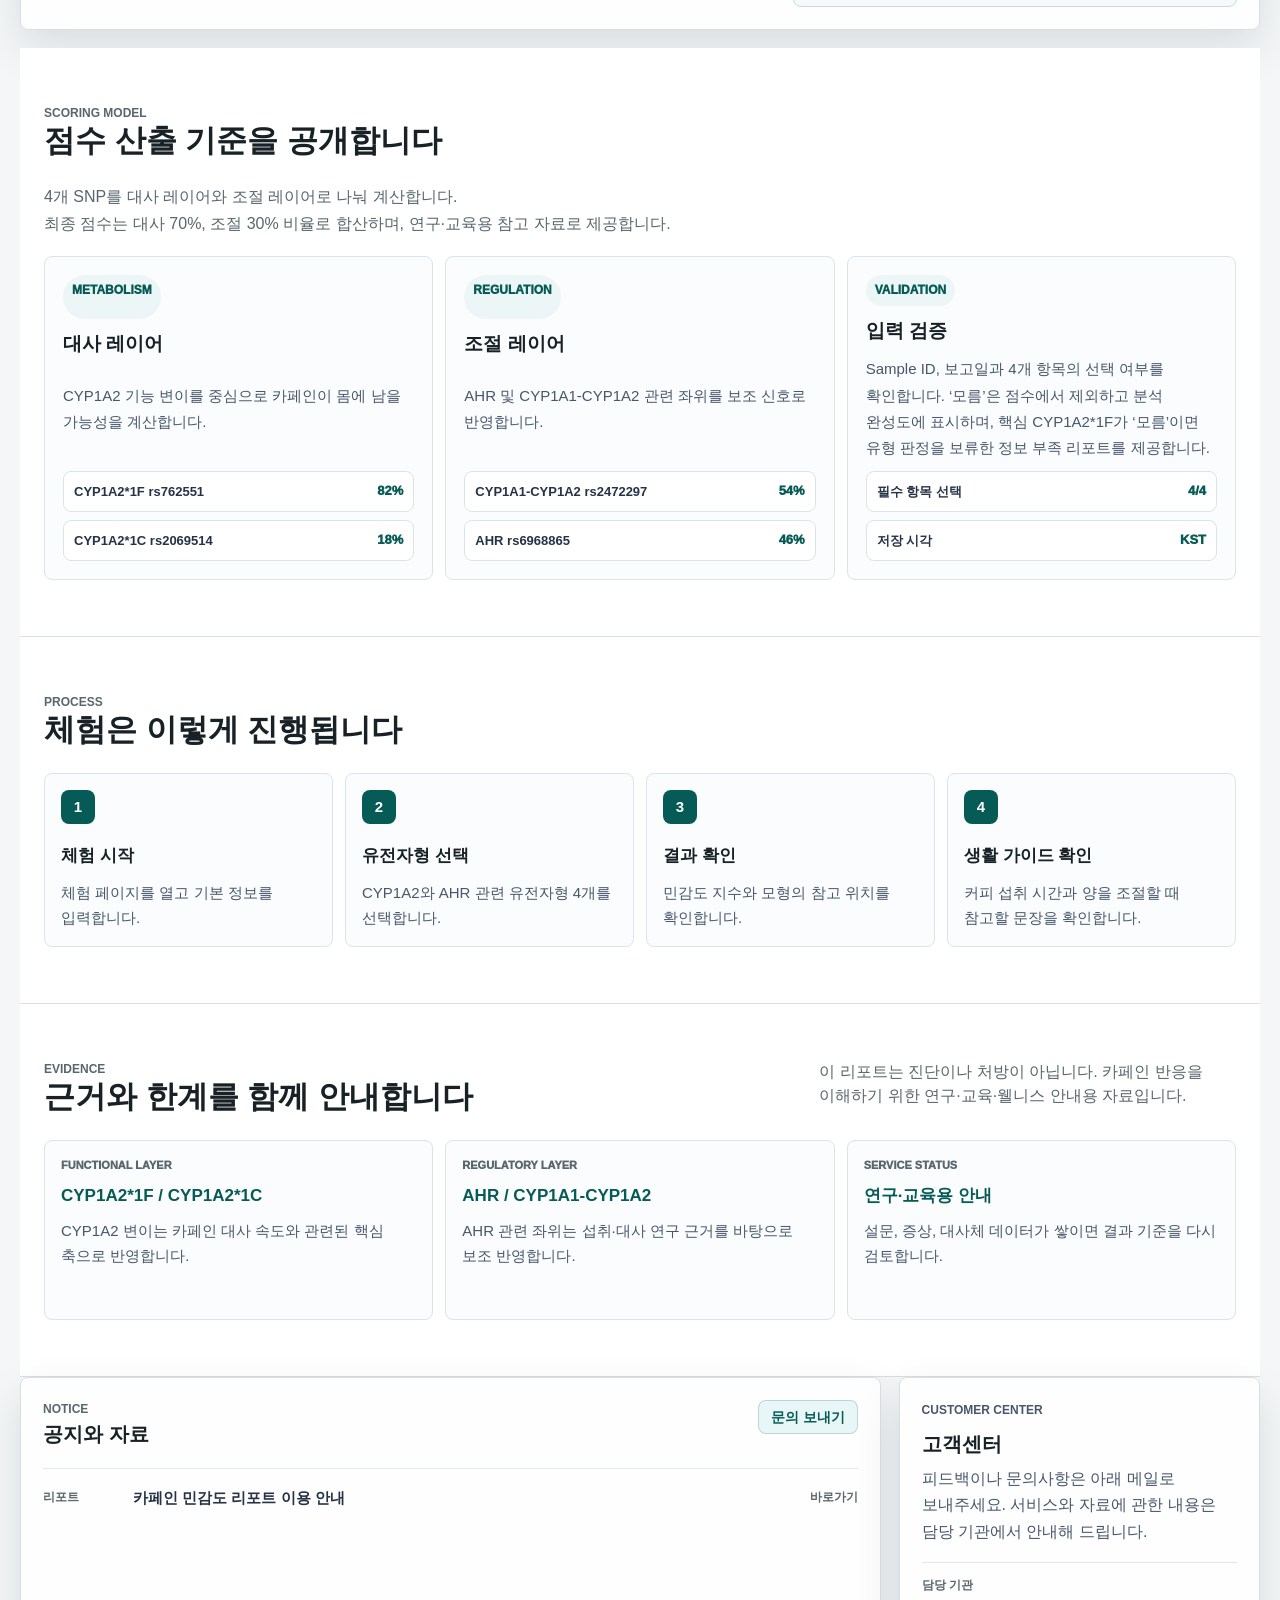
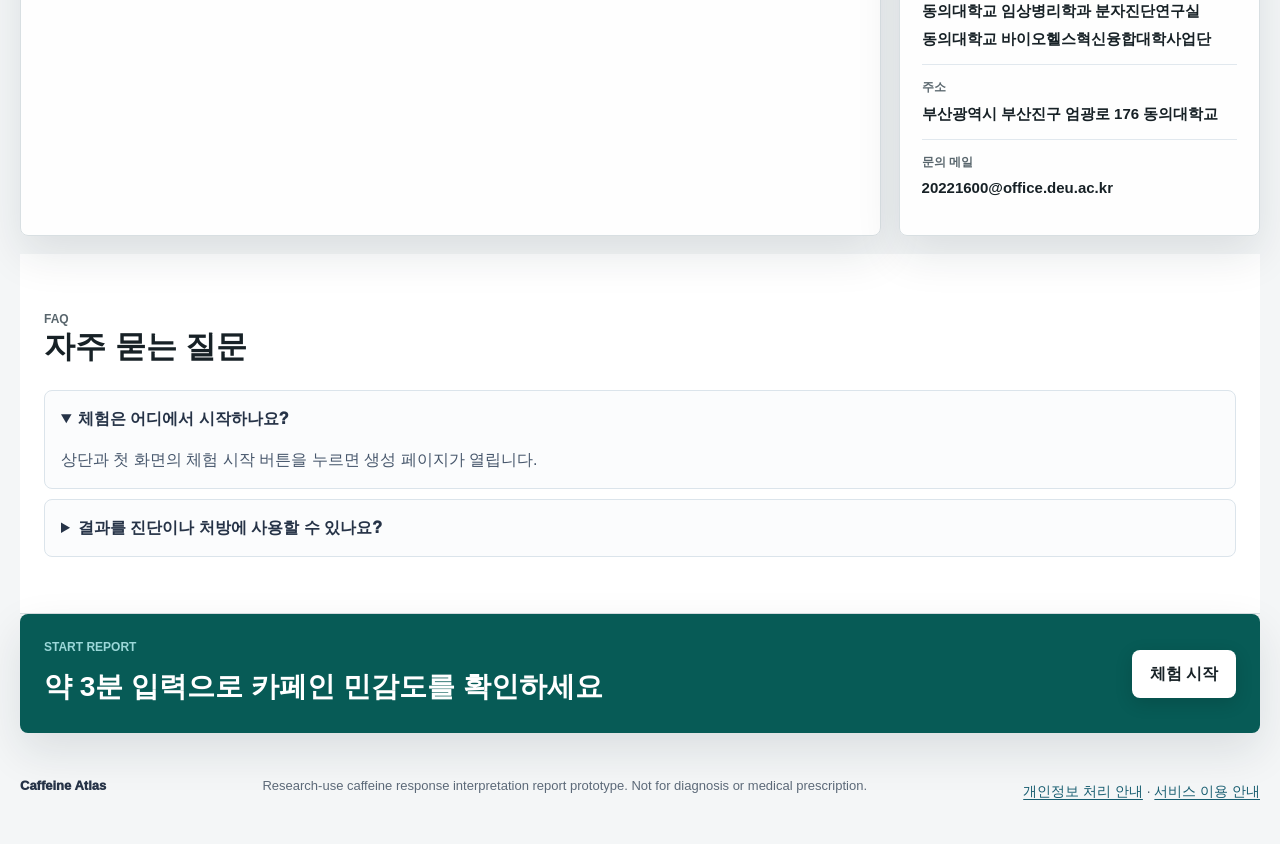
==== commit eaacd8ad: "Remove LABDAM and REPODAM ties from the public Caffeine Atlas site Caffeine Atlas is a lab research " ====
--- a/index.html
+++ b/index.html
@@ -5,7 +5,7 @@
   <meta name="viewport" content="width=device-width, initial-scale=1">
   <meta name="referrer" content="no-referrer">
   <title>Caffeine Atlas | 카페인 유전자 정보·리포트</title>
-  <meta name="description" content="Caffeine Atlas의 카페인 관련 유전자 정보와 연구·교육용 리포트를 살펴보세요. 통합 포털은 LABDAM입니다.">
+  <meta name="description" content="Caffeine Atlas의 카페인 관련 유전자 정보와 연구·교육용 리포트를 살펴보세요.">
   <meta name="robots" content="noindex,follow">
   <link rel="canonical" href="https://haru-today.github.io/caffeine-atlas/caffeine-sensitivity-app/index.html">
   <meta http-equiv="refresh" content="0; url=./caffeine-sensitivity-app/index.html">
@@ -28,9 +28,7 @@
     <p>카페인 관련 유전자 정보를 다루는 연구·교육용 서비스로 이동합니다. 자동 이동하지 않으면 아래 링크를 이용하세요.</p>
     <nav aria-label="이동 링크">
       <a href="./caffeine-sensitivity-app/index.html">Caffeine Atlas 서비스 열기</a>
-      <a href="https://haru-today.github.io/">LABDAM 통합 포털</a>
     </nav>
-    <small>개인 건강 통합 포털은 LABDAM 하나입니다. Caffeine Atlas는 그 아래 연결된 별도 서비스입니다.</small>
   </main>
 </body>
 </html>
